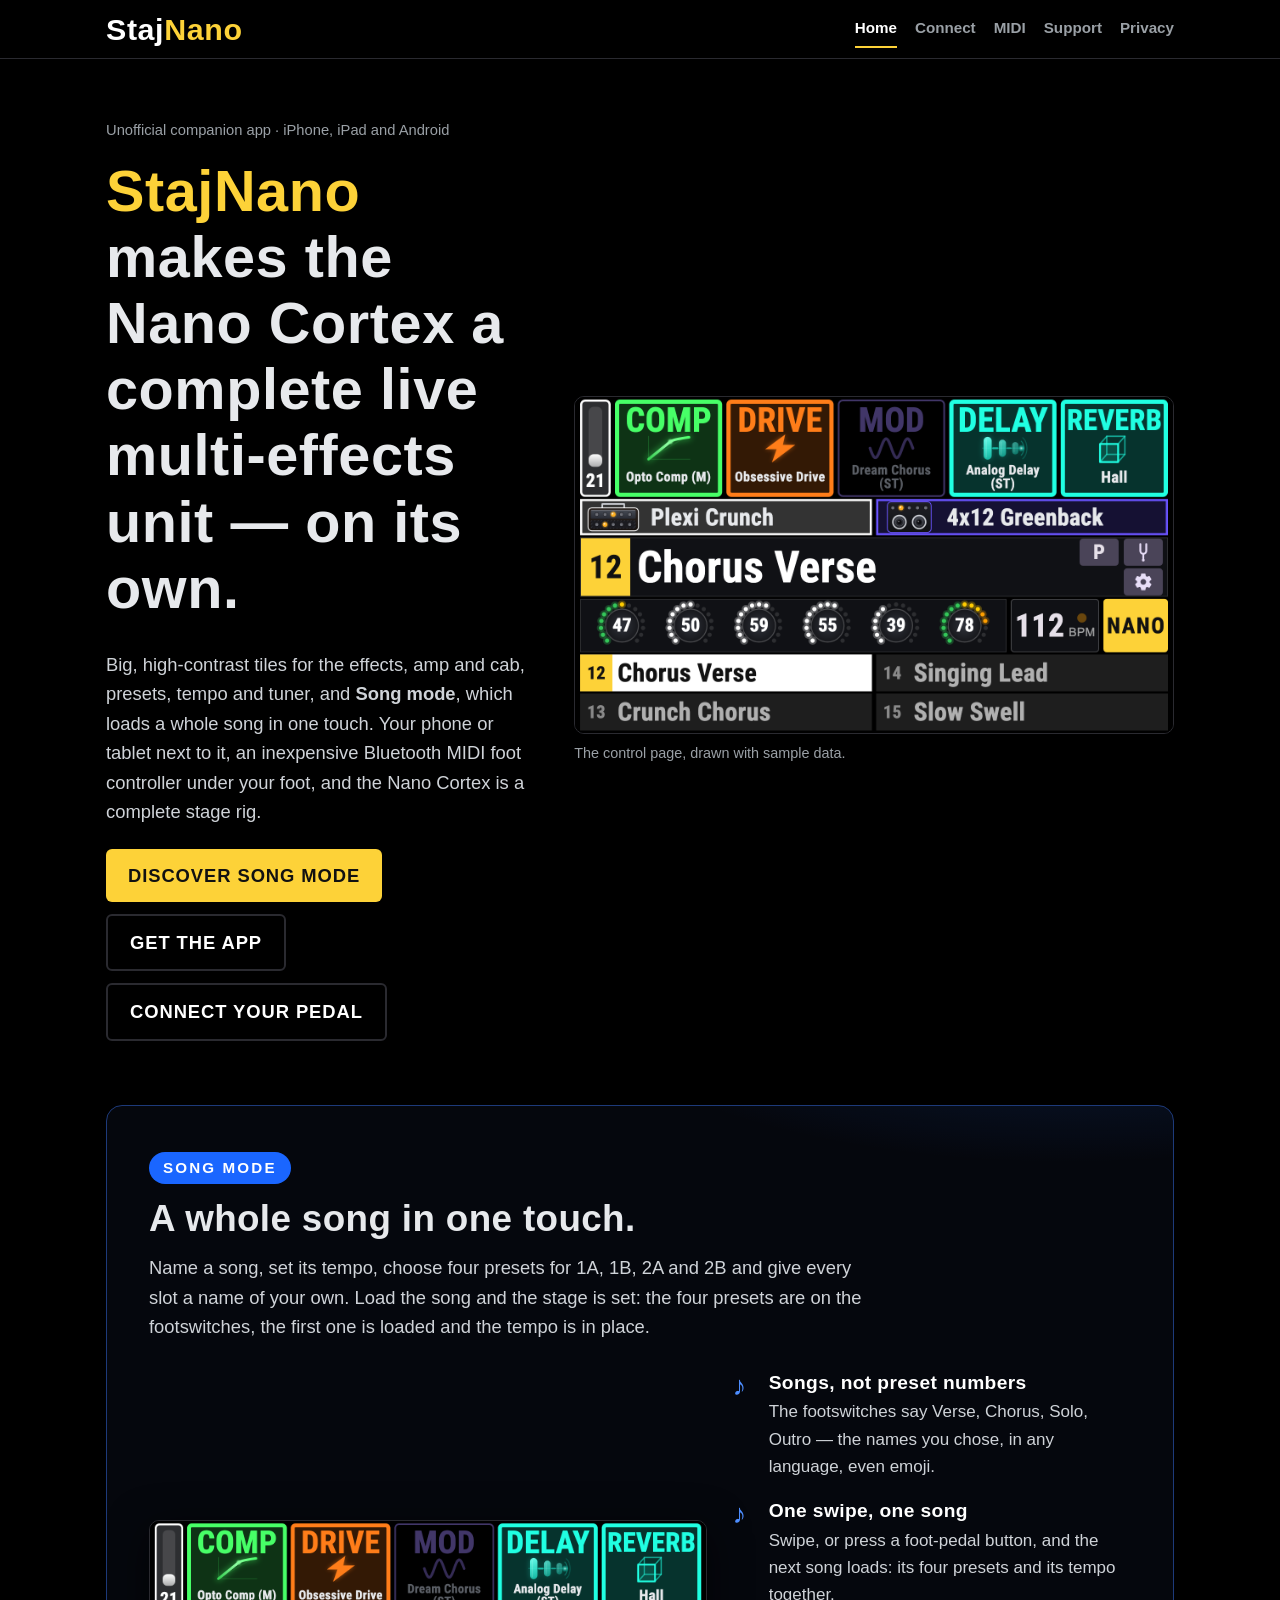
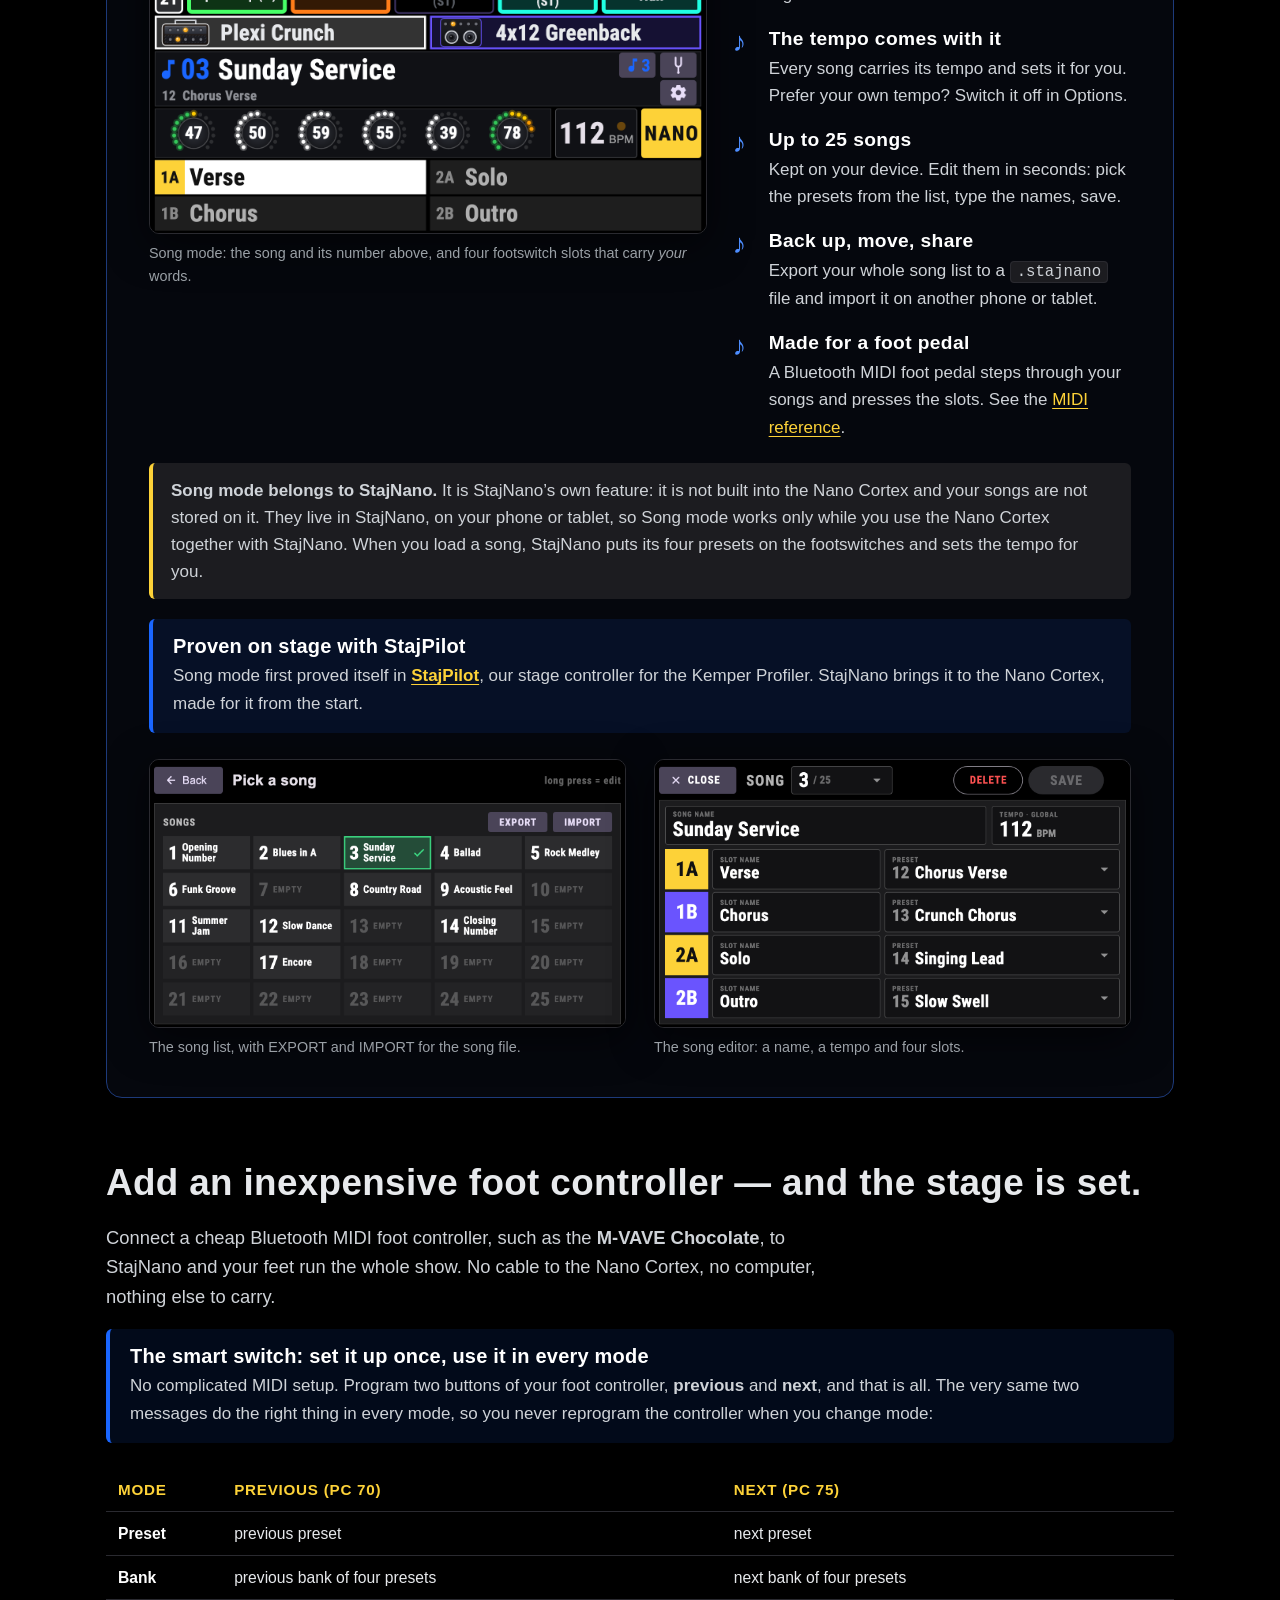
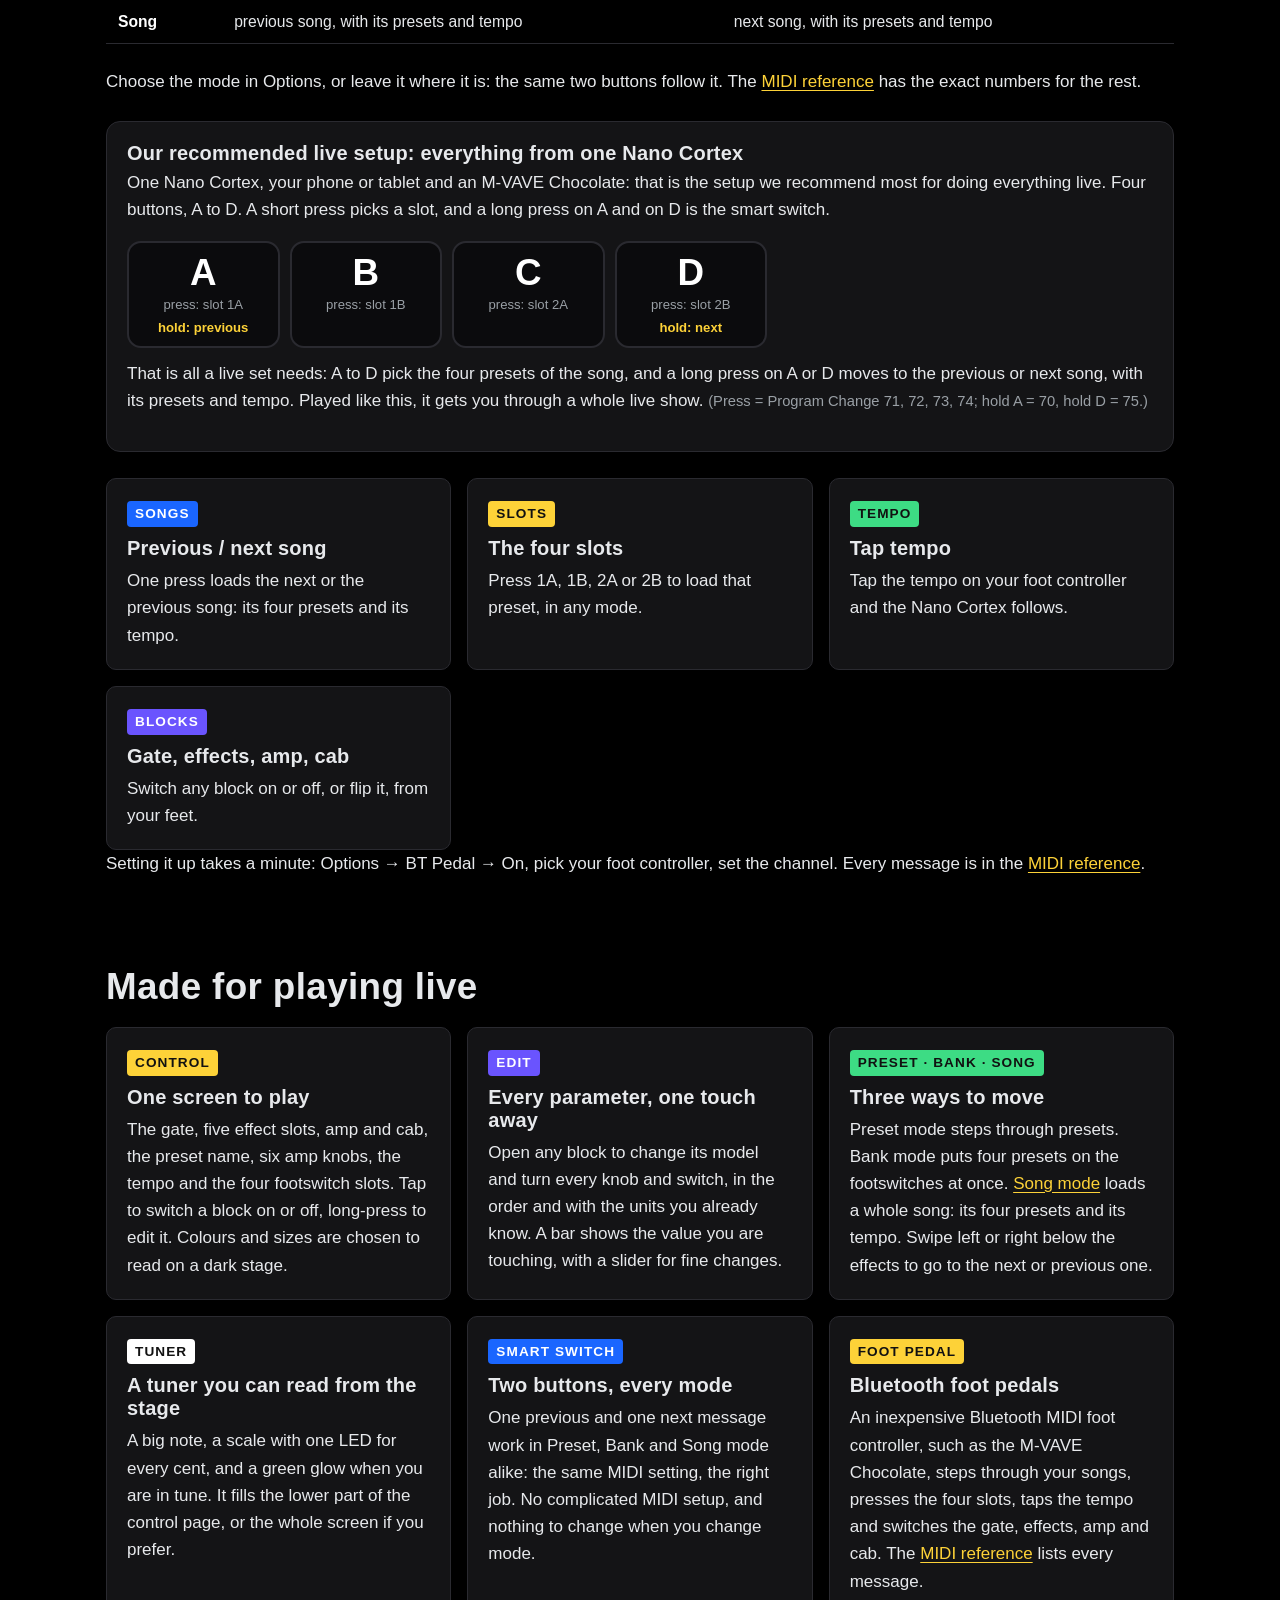
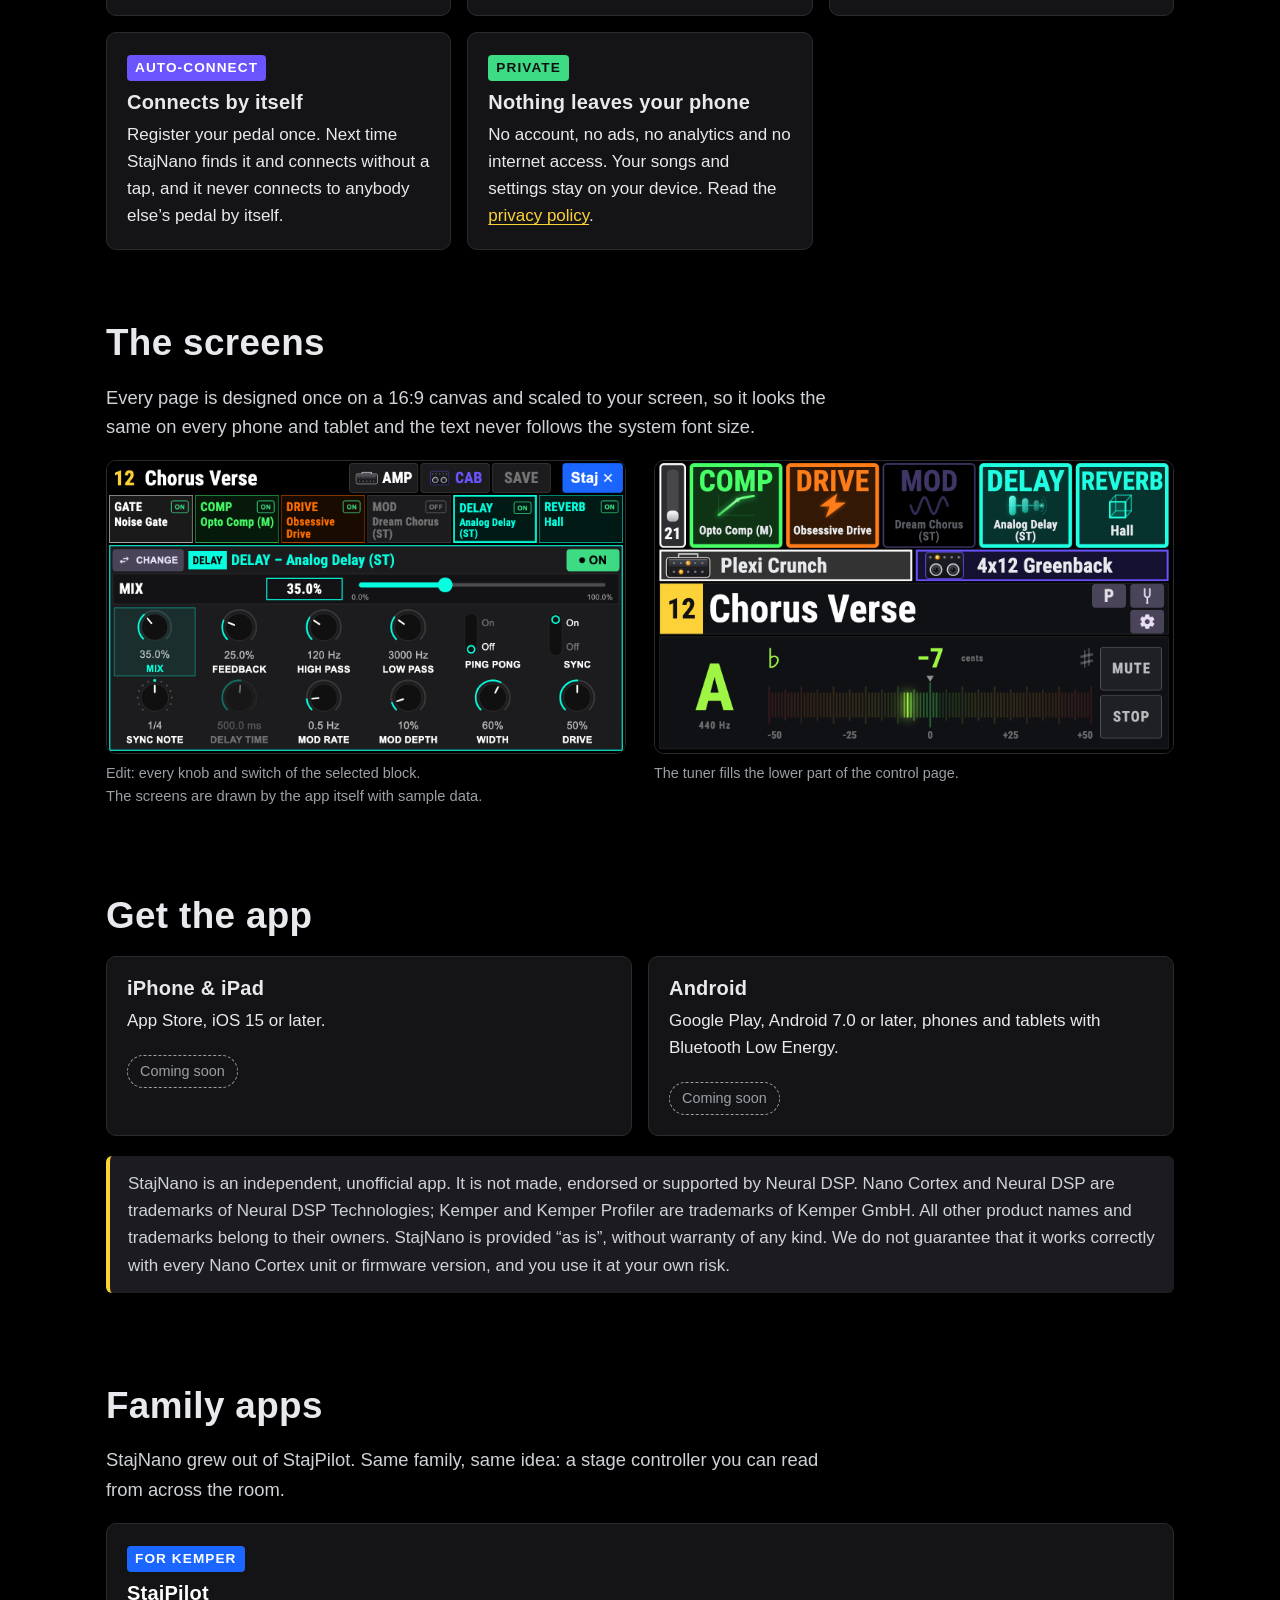
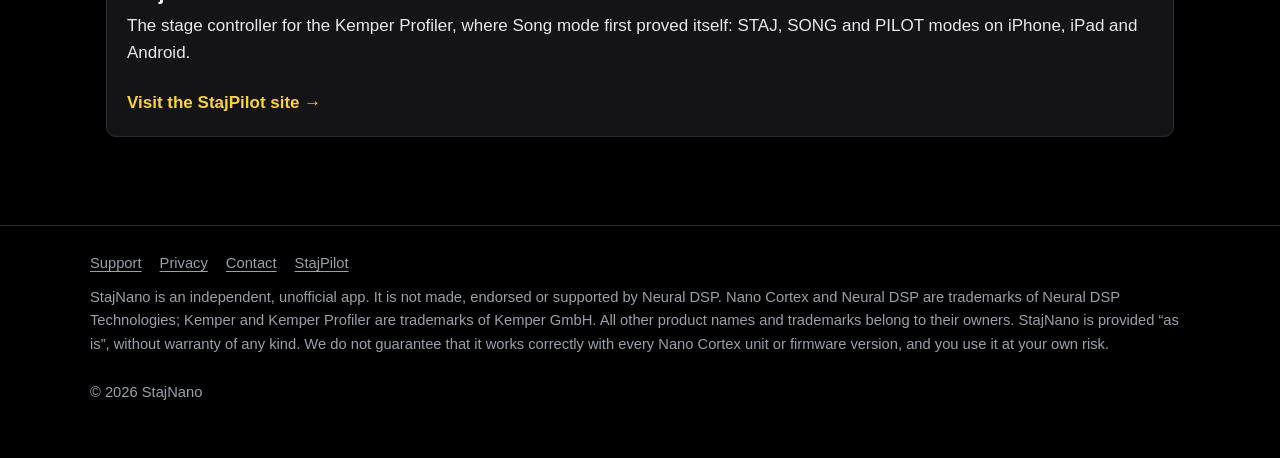
==== index.html @ 540491b1 "The recommended live setup: M-VAVE Chocolate A-D slots, hold A / D as the smart switch Home (four-bu" ====
<!DOCTYPE html>
<html lang="en">
<head>
<meta charset="UTF-8">
<meta name="viewport" content="width=device-width, initial-scale=1">
<title>StajNano | The Nano Cortex as a complete live multi-effects unit</title>
<meta name="description" content="StajNano is an unofficial stage controller app that makes the Nano Cortex a complete live multi-effects unit on its own. Song mode loads a whole song in one touch: four presets, your slot names and the tempo.">
<meta name="robots" content="noindex"><!-- DRAFT: remove this line when the site goes live -->
<meta name="theme-color" content="#000000">
<link rel="icon" type="image/png" sizes="32x32" href="assets/images/favicon-32.png">
<link rel="apple-touch-icon" href="assets/images/icon-192.png">
<link rel="stylesheet" href="assets/styles.css">
</head>
<body>

<header class="site-header">
  <div class="header-inner">
    <a class="wordmark" href="index.html" aria-label="StajNano home">Staj<span class="nano">Nano</span></a>
    <nav class="site-nav" aria-label="Primary">
      <a href="index.html" aria-current="page">Home</a>
      <a href="connect/index.html">Connect</a>
      <a href="midi/index.html">MIDI</a>
      <a href="support/index.html">Support</a>
      <a href="privacy/index.html">Privacy</a>
    </nav>
  </div>
</header>

<main>
  <section class="hero">
    <div class="hero-copy">
      <p class="meta">Unofficial companion app &middot; iPhone, iPad and Android</p>
      <h1><span class="nano">StajNano</span> makes the Nano Cortex a complete live multi-effects unit &mdash; on its own.</h1>
      <p class="lead">Big, high-contrast tiles for the effects, amp and cab, presets, tempo and tuner, and <strong>Song mode</strong>, which loads a
      whole song in one touch. Your phone or tablet next to it, an inexpensive Bluetooth MIDI foot controller under your foot, and the Nano Cortex is
      a complete stage rig.</p>
      <div class="buttons">
        <a class="button" href="#song-mode">Discover Song mode</a>
        <a class="button ghost" href="#get">Get the app</a>
        <a class="button ghost" href="connect/index.html">Connect your pedal</a>
      </div>
    </div>
    <figure class="hero-shot">
      <div class="shot"><img src="assets/images/control.png" width="1408" height="792" fetchpriority="high"
        alt="The StajNano control page: a noise gate and five effect tiles in their own colours, the amp and cab, the preset name Chorus Verse, six amp knobs, a tempo box and four footswitch slots."></div>
      <figcaption>The control page, drawn with sample data.</figcaption>
    </figure>
  </section>

  <section id="song-mode" class="spotlight">
    <span class="pill">SONG MODE</span>
    <h2>A whole song in one touch.</h2>
    <p class="lead">Name a song, set its tempo, choose four presets for 1A, 1B, 2A and 2B and give every slot a name of your own. Load the song and the
    stage is set: the four presets are on the footswitches, the first one is loaded and the tempo is in place.</p>

    <div class="spot-grid">
      <figure>
        <div class="shot"><img src="assets/images/control-song.png" width="1408" height="792" loading="lazy" alt="Song mode on the control page: song 03 Sunday Service with its number and a blue music note, the loaded preset under it, and the four slots named Verse, Chorus, Solo and Outro."></div>
        <figcaption>Song mode: the song and its number above, and four footswitch slots that carry <em>your</em> words.</figcaption>
      </figure>
      <ul class="checks">
        <li><strong>Songs, not preset numbers</strong>The footswitches say Verse, Chorus, Solo, Outro &mdash; the names you chose, in any language, even emoji.</li>
        <li><strong>One swipe, one song</strong>Swipe, or press a foot-pedal button, and the next song loads: its four presets and its tempo together.</li>
        <li><strong>The tempo comes with it</strong>Every song carries its tempo and sets it for you. Prefer your own tempo? Switch it off in Options.</li>
        <li><strong>Up to 25 songs</strong>Kept on your device. Edit them in seconds: pick the presets from the list, type the names, save.</li>
        <li><strong>Back up, move, share</strong>Export your whole song list to a <code>.stajnano</code> file and import it on another phone or tablet.</li>
        <li><strong>Made for a foot pedal</strong>A Bluetooth MIDI foot pedal steps through your songs and presses the slots. See the <a href="midi/index.html">MIDI reference</a>.</li>
      </ul>
    </div>

    <div class="notice">
      <strong>Song mode belongs to StajNano.</strong> It is StajNano&rsquo;s own feature: it is not built into the Nano Cortex and your songs are not
      stored on it. They live in StajNano, on your phone or tablet, so Song mode works only while you use the Nano Cortex together with StajNano. When
      you load a song, StajNano puts its four presets on the footswitches and sets the tempo for you.
    </div>

    <div class="origin">
      <h3>Proven on stage with StajPilot</h3>
      <p>Song mode first proved itself in <a href="https://stajd.github.io/stajpilot/" target="_blank" rel="noopener"><strong>StajPilot</strong></a>, our stage controller for the Kemper Profiler. StajNano brings it to the Nano Cortex,
      made for it from the start.</p>
    </div>

    <div class="gallery two">
      <figure>
        <div class="shot"><img src="assets/images/songs.png" width="1408" height="792" loading="lazy" alt="The song list: twenty-five tiles, the loaded song marked green, with EXPORT and IMPORT buttons."></div>
        <figcaption>The song list, with EXPORT and IMPORT for the song file.</figcaption>
      </figure>
      <figure>
        <div class="shot"><img src="assets/images/song-editor.png" width="1408" height="792" loading="lazy" alt="The song editor: a song name, a tempo, and four slots 1A, 1B, 2A and 2B each with a name and a preset."></div>
        <figcaption>The song editor: a name, a tempo and four slots.</figcaption>
      </figure>
    </div>
  </section>

  <section id="foot-controller">
    <h2>Add an inexpensive foot controller &mdash; and the stage is set.</h2>
    <p class="lead">Connect a cheap Bluetooth MIDI foot controller, such as the <strong>M-VAVE Chocolate</strong>, to StajNano and your feet run the whole
    show. No cable to the Nano Cortex, no computer, nothing else to carry.</p>

    <div class="origin">
      <h3>The smart switch: set it up once, use it in every mode</h3>
      <p>No complicated MIDI setup. Program two buttons of your foot controller, <strong>previous</strong> and <strong>next</strong>, and that is all.
      The very same two messages do the right thing in every mode, so you never reprogram the controller when you change mode:</p>
    </div>
    <div class="table-wrap">
      <table>
        <thead><tr><th>Mode</th><th>Previous (PC 70)</th><th>Next (PC 75)</th></tr></thead>
        <tbody>
          <tr><td>Preset</td><td>previous preset</td><td>next preset</td></tr>
          <tr><td>Bank</td><td>previous bank of four presets</td><td>next bank of four presets</td></tr>
          <tr><td>Song</td><td>previous song, with its presets and tempo</td><td>next song, with its presets and tempo</td></tr>
        </tbody>
      </table>
    </div>
    <p>Choose the mode in Options, or leave it where it is: the same two buttons follow it. The <a href="midi/index.html">MIDI reference</a> has the exact
    numbers for the rest.</p>

    <div class="choc">
      <h3>Our recommended live setup: everything from one Nano Cortex</h3>
      <p>One Nano Cortex, your phone or tablet and an M-VAVE Chocolate: that is the setup we recommend most for doing everything live. Four buttons, A to D.
      A short press picks a slot, and a long press on A and on D is the smart switch.</p>
      <div class="choc-grid">
        <div class="choc-btn"><b>A</b><span>press: slot 1A</span><span class="hold">hold: previous</span></div>
        <div class="choc-btn"><b>B</b><span>press: slot 1B</span></div>
        <div class="choc-btn"><b>C</b><span>press: slot 2A</span></div>
        <div class="choc-btn"><b>D</b><span>press: slot 2B</span><span class="hold">hold: next</span></div>
      </div>
      <p>That is all a live set needs: A to D pick the four presets of the song, and a long press on A or D moves to the previous or next song, with its
      presets and tempo. Played like this, it gets you through a whole live show. <span class="meta">(Press = Program Change 71, 72, 73, 74; hold A = 70,
      hold D = 75.)</span></p>
    </div>

    <div class="grid">
      <div class="card">
        <span class="tag blue">SONGS</span>
        <h3>Previous / next song</h3>
        <p>One press loads the next or the previous song: its four presets and its tempo.</p>
      </div>
      <div class="card">
        <span class="tag">SLOTS</span>
        <h3>The four slots</h3>
        <p>Press 1A, 1B, 2A or 2B to load that preset, in any mode.</p>
      </div>
      <div class="card">
        <span class="tag green">TEMPO</span>
        <h3>Tap tempo</h3>
        <p>Tap the tempo on your foot controller and the Nano Cortex follows.</p>
      </div>
      <div class="card">
        <span class="tag violet">BLOCKS</span>
        <h3>Gate, effects, amp, cab</h3>
        <p>Switch any block on or off, or flip it, from your feet.</p>
      </div>
    </div>
    <p>Setting it up takes a minute: Options &rarr; BT Pedal &rarr; On, pick your foot controller, set the channel. Every message is in the
    <a href="midi/index.html">MIDI reference</a>.</p>
  </section>

  <section id="features">
    <h2>Made for playing live</h2>
    <div class="grid">
      <div class="card">
        <span class="tag">CONTROL</span>
        <h3>One screen to play</h3>
        <p>The gate, five effect slots, amp and cab, the preset name, six amp knobs, the tempo and the four footswitch slots. Tap to switch a
        block on or off, long-press to edit it. Colours and sizes are chosen to read on a dark stage.</p>
      </div>
      <div class="card">
        <span class="tag violet">EDIT</span>
        <h3>Every parameter, one touch away</h3>
        <p>Open any block to change its model and turn every knob and switch, in the order and with the units you already know. A bar shows
        the value you are touching, with a slider for fine changes.</p>
      </div>
      <div class="card">
        <span class="tag green">PRESET &middot; BANK &middot; SONG</span>
        <h3>Three ways to move</h3>
        <p>Preset mode steps through presets. Bank mode puts four presets on the footswitches at once. <a href="#song-mode">Song mode</a> loads a whole
        song: its four presets and its tempo. Swipe left or right below the effects to go to the next or previous one.</p>
      </div>
      <div class="card">
        <span class="tag white">TUNER</span>
        <h3>A tuner you can read from the stage</h3>
        <p>A big note, a scale with one LED for every cent, and a green glow when you are in tune. It fills the lower part of the control page,
        or the whole screen if you prefer.</p>
      </div>
      <div class="card">
        <span class="tag blue">SMART SWITCH</span>
        <h3>Two buttons, every mode</h3>
        <p>One previous and one next message work in Preset, Bank and Song mode alike: the same MIDI setting, the right job. No complicated
        MIDI setup, and nothing to change when you change mode.</p>
      </div>
      <div class="card">
        <span class="tag">FOOT PEDAL</span>
        <h3>Bluetooth foot pedals</h3>
        <p>An inexpensive Bluetooth MIDI foot controller, such as the M-VAVE Chocolate, steps through your songs, presses the four slots, taps the
        tempo and switches the gate, effects, amp and cab. The <a href="midi/index.html">MIDI reference</a> lists every message.</p>
      </div>
      <div class="card">
        <span class="tag violet">AUTO-CONNECT</span>
        <h3>Connects by itself</h3>
        <p>Register your pedal once. Next time StajNano finds it and connects without a tap, and it never connects to anybody else&rsquo;s
        pedal by itself.</p>
      </div>
      <div class="card">
        <span class="tag green">PRIVATE</span>
        <h3>Nothing leaves your phone</h3>
        <p>No account, no ads, no analytics and no internet access. Your songs and settings stay on your device. Read the
        <a href="privacy/index.html">privacy policy</a>.</p>
      </div>
    </div>
  </section>

  <section id="screens">
    <h2>The screens</h2>
    <p class="lead">Every page is designed once on a 16:9 canvas and scaled to your screen, so it looks the same on every phone and tablet and the text
    never follows the system font size.</p>
    <div class="gallery">
      <figure>
        <div class="shot"><img src="assets/images/edit.png" width="1408" height="792" loading="lazy" alt="The edit page with the delay block selected: a mix slider and a grid of knobs and switches."></div>
        <figcaption>Edit: every knob and switch of the selected block.</figcaption>
      </figure>
      <figure>
        <div class="shot"><img src="assets/images/tuner.png" width="1408" height="792" loading="lazy" alt="The tuner in the lower part of the control page: the note A, minus 7 cents, and an LED scale."></div>
        <figcaption>The tuner fills the lower part of the control page.</figcaption>
      </figure>
    </div>
    <p class="meta">The screens are drawn by the app itself with sample data.</p>
  </section>

  <section id="get">
    <h2>Get the app</h2>
    <div class="store">
      <div class="card">
        <h3>iPhone &amp; iPad</h3>
        <p>App Store, iOS 15 or later.</p>
        <span class="soon">Coming soon</span>
      </div>
      <div class="card">
        <h3>Android</h3>
        <p>Google Play, Android 7.0 or later, phones and tablets with Bluetooth Low Energy.</p>
        <span class="soon">Coming soon</span>
      </div>
    </div>
    <p class="notice">StajNano is an independent, unofficial app. It is not made, endorsed or supported by Neural DSP. Nano Cortex and Neural DSP are trademarks of Neural DSP Technologies; Kemper and Kemper Profiler are trademarks of Kemper GmbH. All other product names and trademarks belong to their owners. StajNano is provided &ldquo;as is&rdquo;, without warranty of any kind. We do not guarantee that it works correctly with every Nano Cortex unit or firmware version, and you use it at your own risk.</p>
  </section>
  <section id="family">
    <h2>Family apps</h2>
    <p class="lead">StajNano grew out of StajPilot. Same family, same idea: a stage controller you can read from across the room.</p>
    <div class="family">
      <a class="card" href="https://stajd.github.io/stajpilot/" target="_blank" rel="noopener">
        <span class="tag blue">FOR KEMPER</span>
        <h3>StajPilot</h3>
        <p>The stage controller for the Kemper Profiler, where Song mode first proved itself: STAJ, SONG and PILOT modes on iPhone, iPad and Android.</p>
        <span class="more">Visit the StajPilot site &rarr;</span>
      </a>
    </div>
  </section>
</main>

<footer class="site-footer">
  <div class="footer-inner">
    <nav aria-label="Footer">
      <a href="support/index.html">Support</a>
      <a href="privacy/index.html">Privacy</a>
      <a href="mailto:sk5054@hotmail.com">Contact</a>
      <a href="https://stajd.github.io/stajpilot/" target="_blank" rel="noopener">StajPilot</a>
    </nav>
    <p>StajNano is an independent, unofficial app. It is not made, endorsed or supported by Neural DSP. Nano Cortex and Neural DSP are trademarks of Neural DSP Technologies; Kemper and Kemper Profiler are trademarks of Kemper GmbH. All other product names and trademarks belong to their owners. StajNano is provided &ldquo;as is&rdquo;, without warranty of any kind. We do not guarantee that it works correctly with every Nano Cortex unit or firmware version, and you use it at your own risk.</p>
    <p>&copy; 2026 StajNano</p>
  </div>
</footer>

</body>
</html>
---- assets/styles.css ----
/* StajNano site: one stylesheet, no external fonts, no scripts, no trackers. */

:root {
  --bg: #000;
  --panel: #141416;
  --panel-2: #1c1c20;
  --line: #2a2a30;
  --text: #e7e9ec;
  --muted: #9aa0a6;
  --yellow: #fdd238;
  --violet: #6a54fe;
  --blue: #1a66ff;
  --green: #3ddc84;
  --radius: 10px;
  --head: "Roboto Condensed", "Arial Narrow", "Helvetica Neue", Arial, sans-serif;
  --body: -apple-system, BlinkMacSystemFont, "Segoe UI", Roboto, "Helvetica Neue", Arial, sans-serif;
}

* { box-sizing: border-box; }

html { -webkit-text-size-adjust: 100%; scroll-behavior: smooth; }

body {
  margin: 0;
  background: var(--bg);
  color: var(--text);
  font-family: var(--body);
  font-size: 17px;
  line-height: 1.6;
}

a { color: var(--yellow); text-underline-offset: 3px; }
a:hover { color: #fff; }
a:focus-visible, summary:focus-visible { outline: 3px solid var(--blue); outline-offset: 3px; border-radius: 4px; }

img { max-width: 100%; height: auto; display: block; }

h1, h2, h3 { font-family: var(--head); font-weight: 800; line-height: 1.15; margin: 0 0 .5em; letter-spacing: .01em; }
h1 { font-size: clamp(2.2rem, 6vw, 3.6rem); }
h2 { font-size: clamp(1.6rem, 4vw, 2.3rem); margin-top: 0; }
h3 { font-size: 1.25rem; }
p { margin: 0 0 1em; }

/* ---------- header ---------- */

.site-header { border-bottom: 1px solid var(--line); background: #000; position: sticky; top: 0; z-index: 10; }
.header-inner { max-width: 1100px; margin: 0 auto; padding: 10px 16px; display: flex; flex-wrap: wrap; align-items: center; gap: 6px 24px; }

.wordmark { font-family: var(--head); font-weight: 800; font-size: 1.9rem; letter-spacing: .02em; color: #fff; text-decoration: none; line-height: 1; }
.wordmark .nano { color: var(--yellow); }

.site-nav { display: flex; flex-wrap: wrap; gap: 2px 18px; margin-left: auto; }
.site-nav a { color: var(--muted); text-decoration: none; padding: 6px 0; font-weight: 600; font-size: .95rem; border-bottom: 2px solid transparent; }
.site-nav a:hover { color: #fff; }
.site-nav a[aria-current="page"] { color: #fff; border-bottom-color: var(--yellow); }

/* ---------- layout ---------- */

main { max-width: 1100px; margin: 0 auto; padding: 0 16px 40px; }
main.narrow { max-width: 780px; }
section { padding: 44px 0 8px; }
.lead { font-size: 1.15rem; color: #cfd3d8; max-width: 46rem; }
.meta { color: var(--muted); font-size: .92rem; }

.hero { padding: 40px 0 8px; display: grid; gap: 28px; }
.hero h1 .nano { color: var(--yellow); }
.hero-copy .lead { margin-bottom: 1.2em; }
.hero-shot { margin: 0; }

.shot { border: 1px solid var(--line); border-radius: var(--radius); overflow: hidden; background: #000; box-shadow: 0 10px 40px rgba(0, 0, 0, .6); }
.shot img { width: 100%; }
figure { margin: 0; }
figcaption { color: var(--muted); font-size: .9rem; margin-top: 8px; }

.buttons { display: flex; flex-wrap: wrap; gap: 12px; }
.button { display: inline-block; padding: 12px 22px; border-radius: 6px; background: var(--yellow); color: #111; font-family: var(--head); font-weight: 800; font-size: 1.15rem; letter-spacing: .05em; text-decoration: none; text-transform: uppercase; }
.button:hover { background: #fff; color: #111; }
.button.ghost { background: transparent; color: #fff; border: 2px solid var(--line); }
.button.ghost:hover { border-color: var(--yellow); color: var(--yellow); }

/* ---------- cards ---------- */

.grid { display: grid; gap: 16px; grid-template-columns: repeat(auto-fit, minmax(280px, 1fr)); }
.card { background: var(--panel); border: 1px solid var(--line); border-radius: var(--radius); padding: 20px; }
.card h3 { margin-bottom: .35em; }
.card p:last-child { margin-bottom: 0; }
.card .tag { display: inline-block; font-family: var(--head); font-weight: 800; letter-spacing: .08em; font-size: .85rem; padding: 2px 8px; border-radius: 4px; margin-bottom: 10px; color: #111; background: var(--yellow); }
.card .tag.violet { background: var(--violet); color: #fff; }
.card .tag.green { background: var(--green); }
.card .tag.blue { background: var(--blue); color: #fff; }
.card .tag.white { background: #fff; }

.gallery { display: grid; gap: 28px; grid-template-columns: repeat(auto-fit, minmax(320px, 1fr)); }

.store { display: flex; flex-wrap: wrap; gap: 16px; }
.store .card { flex: 1 1 260px; }
.soon { display: inline-block; margin-top: 4px; padding: 4px 12px; border: 1px dashed var(--muted); border-radius: 999px; color: var(--muted); font-size: .9rem; }

.notice { background: var(--panel-2); border-left: 4px solid var(--yellow); border-radius: 6px; padding: 14px 18px; margin: 20px 0; color: #cfd3d8; }

/* ---------- Song mode, the spotlight of the home page ---------- */

.spotlight { margin-top: 56px; padding: 30px 20px 26px; border: 1px solid #1d3a7a; border-radius: 16px;
  background: radial-gradient(900px 360px at 90% -10%, rgba(26, 102, 255, .26), transparent 60%), #05070d; }
.spotlight h2 { margin-bottom: .35em; }
.pill { display: inline-block; font-family: var(--head); font-weight: 800; letter-spacing: .14em; font-size: .95rem; color: #fff;
  background: var(--blue); padding: 4px 14px; border-radius: 999px; margin-bottom: 14px; }
.spot-grid { display: grid; gap: 26px; margin: 26px 0 22px; }
.checks { list-style: none; padding: 0; margin: 0; display: grid; gap: 16px; }
.checks li { position: relative; padding-left: 36px; color: #cfd3d8; }
.checks li::before { content: "\266A"; position: absolute; left: 0; top: -4px; font-size: 1.7rem; color: #4d8dff; }
.checks strong { display: block; color: #fff; font-family: var(--head); font-size: 1.2rem; letter-spacing: .02em; }
.origin { margin: 0 0 26px; padding: 16px 20px; border-left: 4px solid var(--blue); background: rgba(26, 102, 255, .1); border-radius: 6px; }
.origin h3 { margin-bottom: .2em; color: #fff; }
.origin p { margin: 0; color: #cfd3d8; }
.gallery.two { grid-template-columns: repeat(auto-fit, minmax(300px, 1fr)); }

@media (min-width: 900px) {
  .spotlight { padding: 46px 42px 38px; }
  .spot-grid { grid-template-columns: 7fr 5fr; align-items: center; }
}

/* ---------- the foot controller: the four buttons ---------- */

.choc { margin: 26px 0; padding: 20px; border: 1px solid var(--line); border-radius: 14px; background: var(--panel); }
.choc h3 { margin-bottom: .2em; }
.choc-grid { display: grid; grid-template-columns: repeat(4, minmax(0, 1fr)); gap: 10px; max-width: 640px; margin: 16px 0 12px; }
.choc-btn { background: #0b0b0d; border: 2px solid var(--line); border-radius: 14px; padding: 12px 6px 10px; text-align: center; }
.choc-btn b { display: block; font-family: var(--head); font-size: 2.3rem; line-height: 1; color: #fff; margin-bottom: 6px; }
.choc-btn span { display: block; font-size: .82rem; line-height: 1.25; color: var(--muted); }
.choc-btn .hold { margin-top: 6px; color: var(--yellow); font-weight: 700; }

/* ---------- family apps ---------- */

.family { display: grid; gap: 16px; grid-template-columns: repeat(auto-fit, minmax(280px, 1fr)); }
a.card { display: block; color: inherit; text-decoration: none; transition: border-color .15s, background .15s; }
a.card:hover, a.card:focus-visible { border-color: var(--yellow); background: var(--panel-2); }
a.card h3 { color: #fff; }
.more { display: inline-block; margin-top: 6px; color: var(--yellow); font-weight: 700; }

/* ---------- text pages ---------- */

.steps { counter-reset: step; list-style: none; padding: 0; margin: 0 0 1.5em; }
.steps li { counter-increment: step; position: relative; padding: 4px 0 18px 54px; }
.steps li::before { content: counter(step); position: absolute; left: 0; top: 0; width: 38px; height: 38px; border-radius: 6px; background: var(--yellow); color: #111; font-family: var(--head); font-weight: 800; font-size: 1.4rem; display: grid; place-items: center; }
.steps strong { color: #fff; }

table { width: 100%; border-collapse: collapse; margin: 0 0 1.5em; font-size: .98rem; }
th, td { text-align: left; padding: 9px 12px; border-bottom: 1px solid var(--line); vertical-align: top; }
th { font-family: var(--head); letter-spacing: .05em; color: var(--yellow); font-size: .95rem; text-transform: uppercase; }
td:first-child { white-space: nowrap; font-weight: 700; color: #fff; }
.table-wrap { overflow-x: auto; }

code, kbd { font-family: ui-monospace, "SF Mono", Menlo, Consolas, monospace; background: var(--panel-2); border: 1px solid var(--line); border-radius: 4px; padding: 1px 6px; font-size: .92em; }

details { background: var(--panel); border: 1px solid var(--line); border-radius: var(--radius); margin: 0 0 10px; }
summary { cursor: pointer; padding: 14px 18px; font-weight: 700; list-style-position: inside; }
details[open] summary { border-bottom: 1px solid var(--line); }
details > :not(summary) { margin-left: 18px; margin-right: 18px; }
details > p:first-of-type { margin-top: 14px; }
details > :last-child { margin-bottom: 16px; }

ul.clean { padding-left: 1.2em; margin: 0 0 1em; }
ul.clean li { margin-bottom: .35em; }

/* ---------- footer ---------- */

.site-footer { border-top: 1px solid var(--line); margin-top: 40px; padding: 26px 16px 40px; color: var(--muted); font-size: .92rem; }
.footer-inner { max-width: 1100px; margin: 0 auto; display: grid; gap: 10px; }
.footer-inner nav { display: flex; flex-wrap: wrap; gap: 4px 18px; }
.footer-inner a { color: var(--muted); }
.footer-inner a:hover { color: #fff; }

@media (min-width: 900px) {
  .hero { grid-template-columns: 5fr 7fr; align-items: center; gap: 40px; padding-top: 60px; }
  section { padding-top: 64px; }
}

@media (max-width: 560px) {
  body { font-size: 16px; }
  .site-nav { margin-left: 0; }
  .steps li { padding-left: 48px; }
}

@media (prefers-reduced-motion: reduce) { html { scroll-behavior: auto; } }
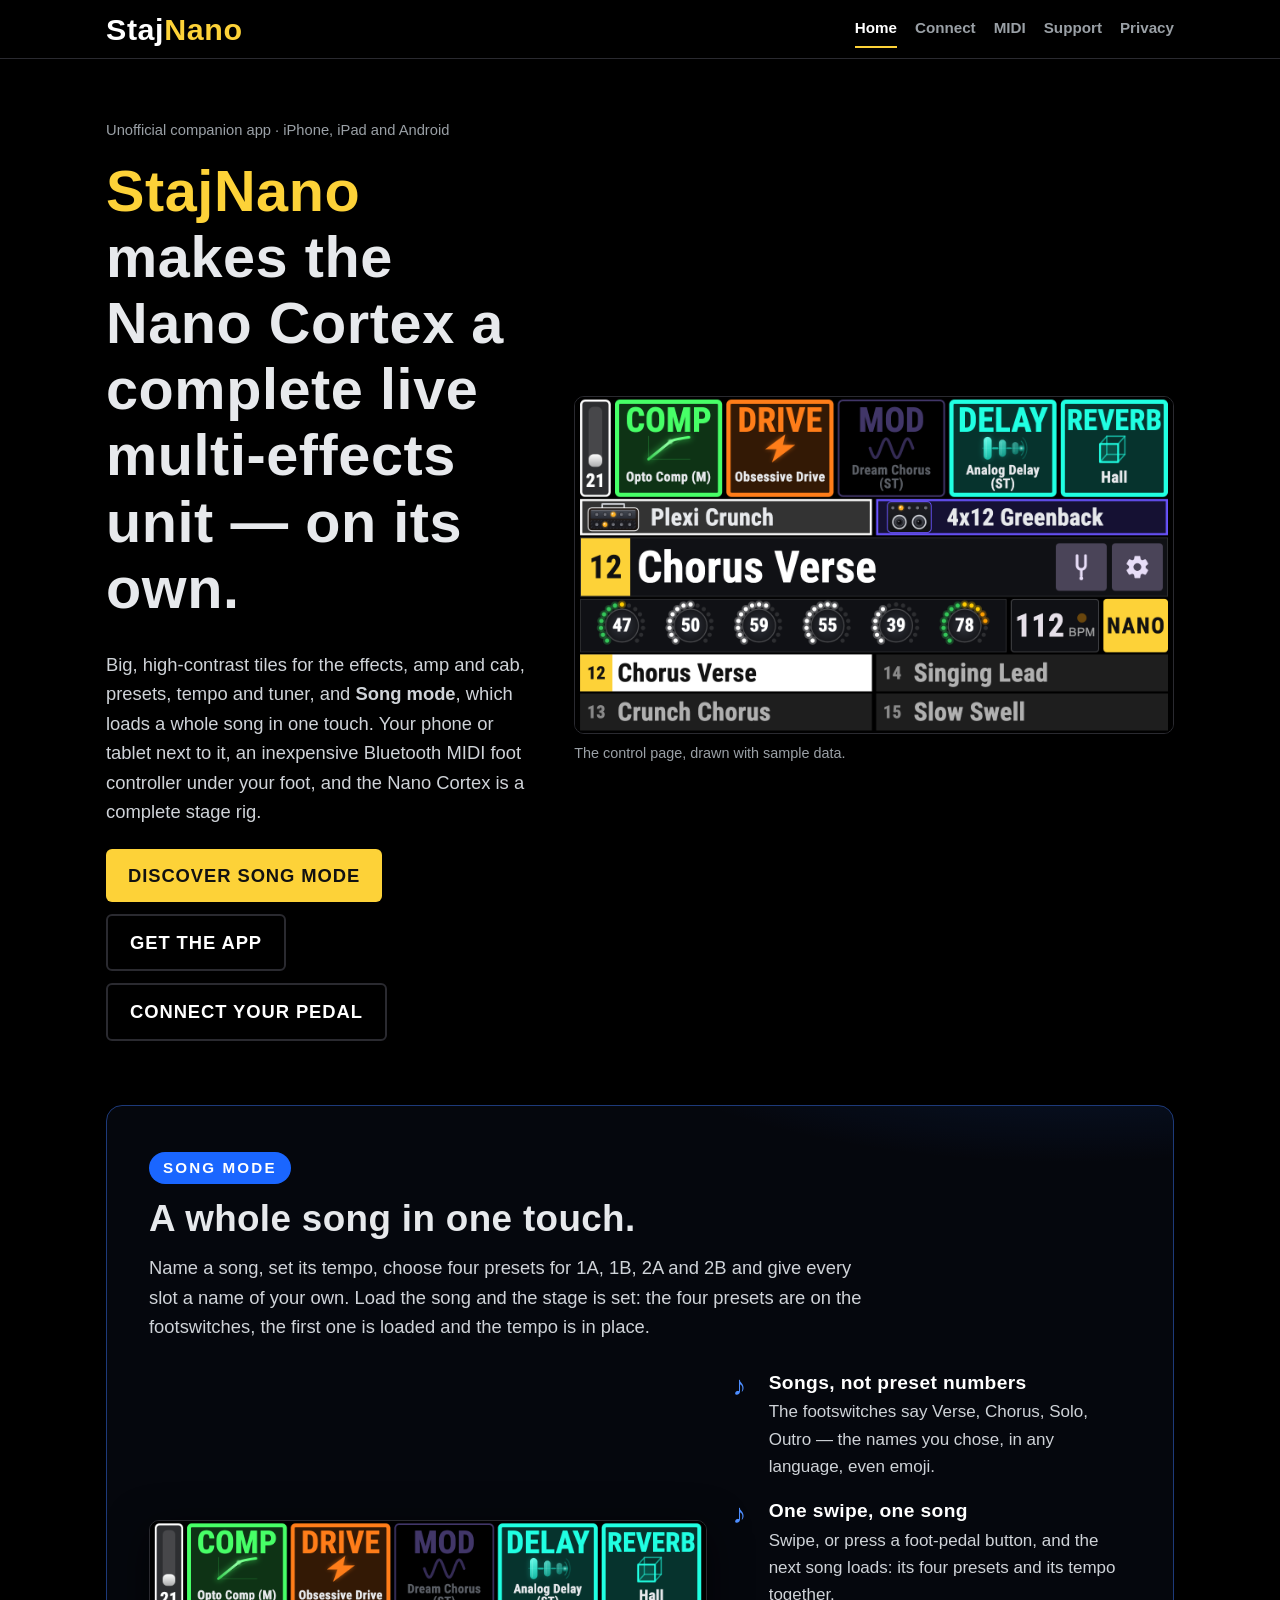
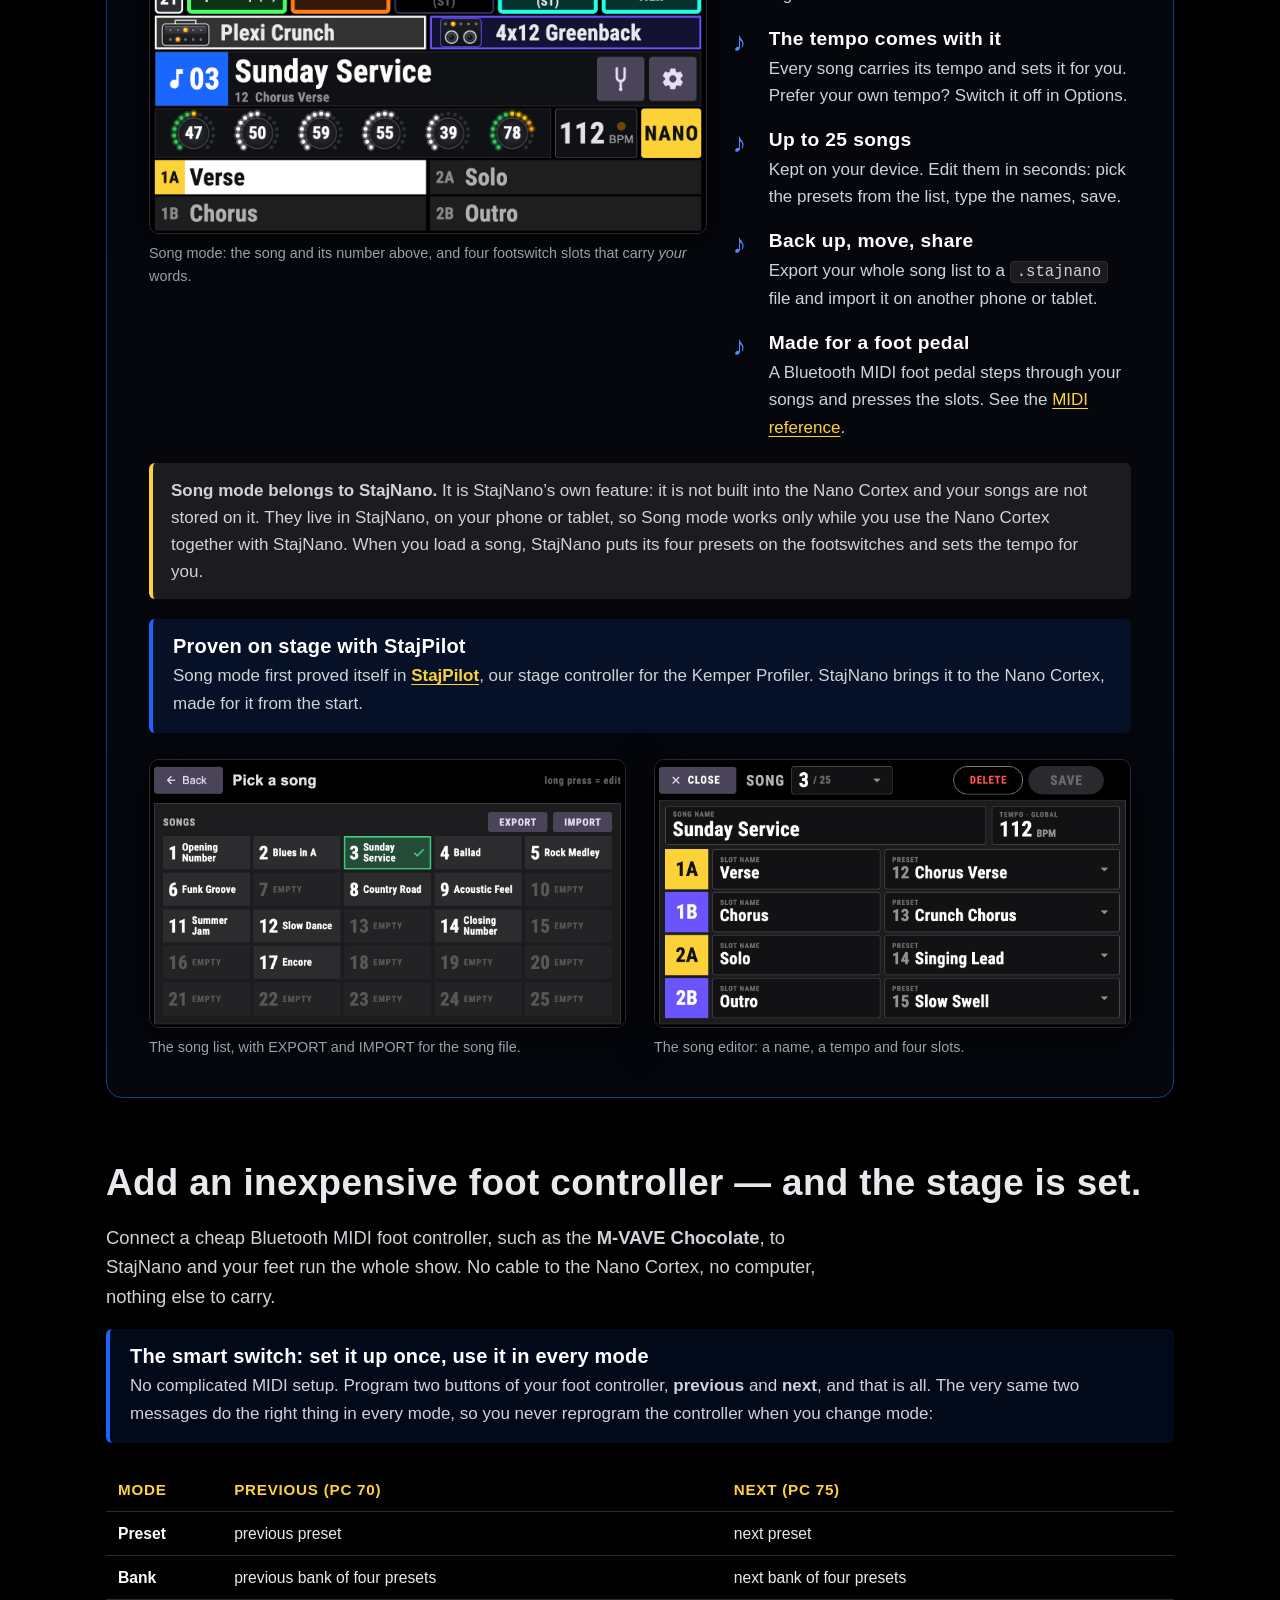
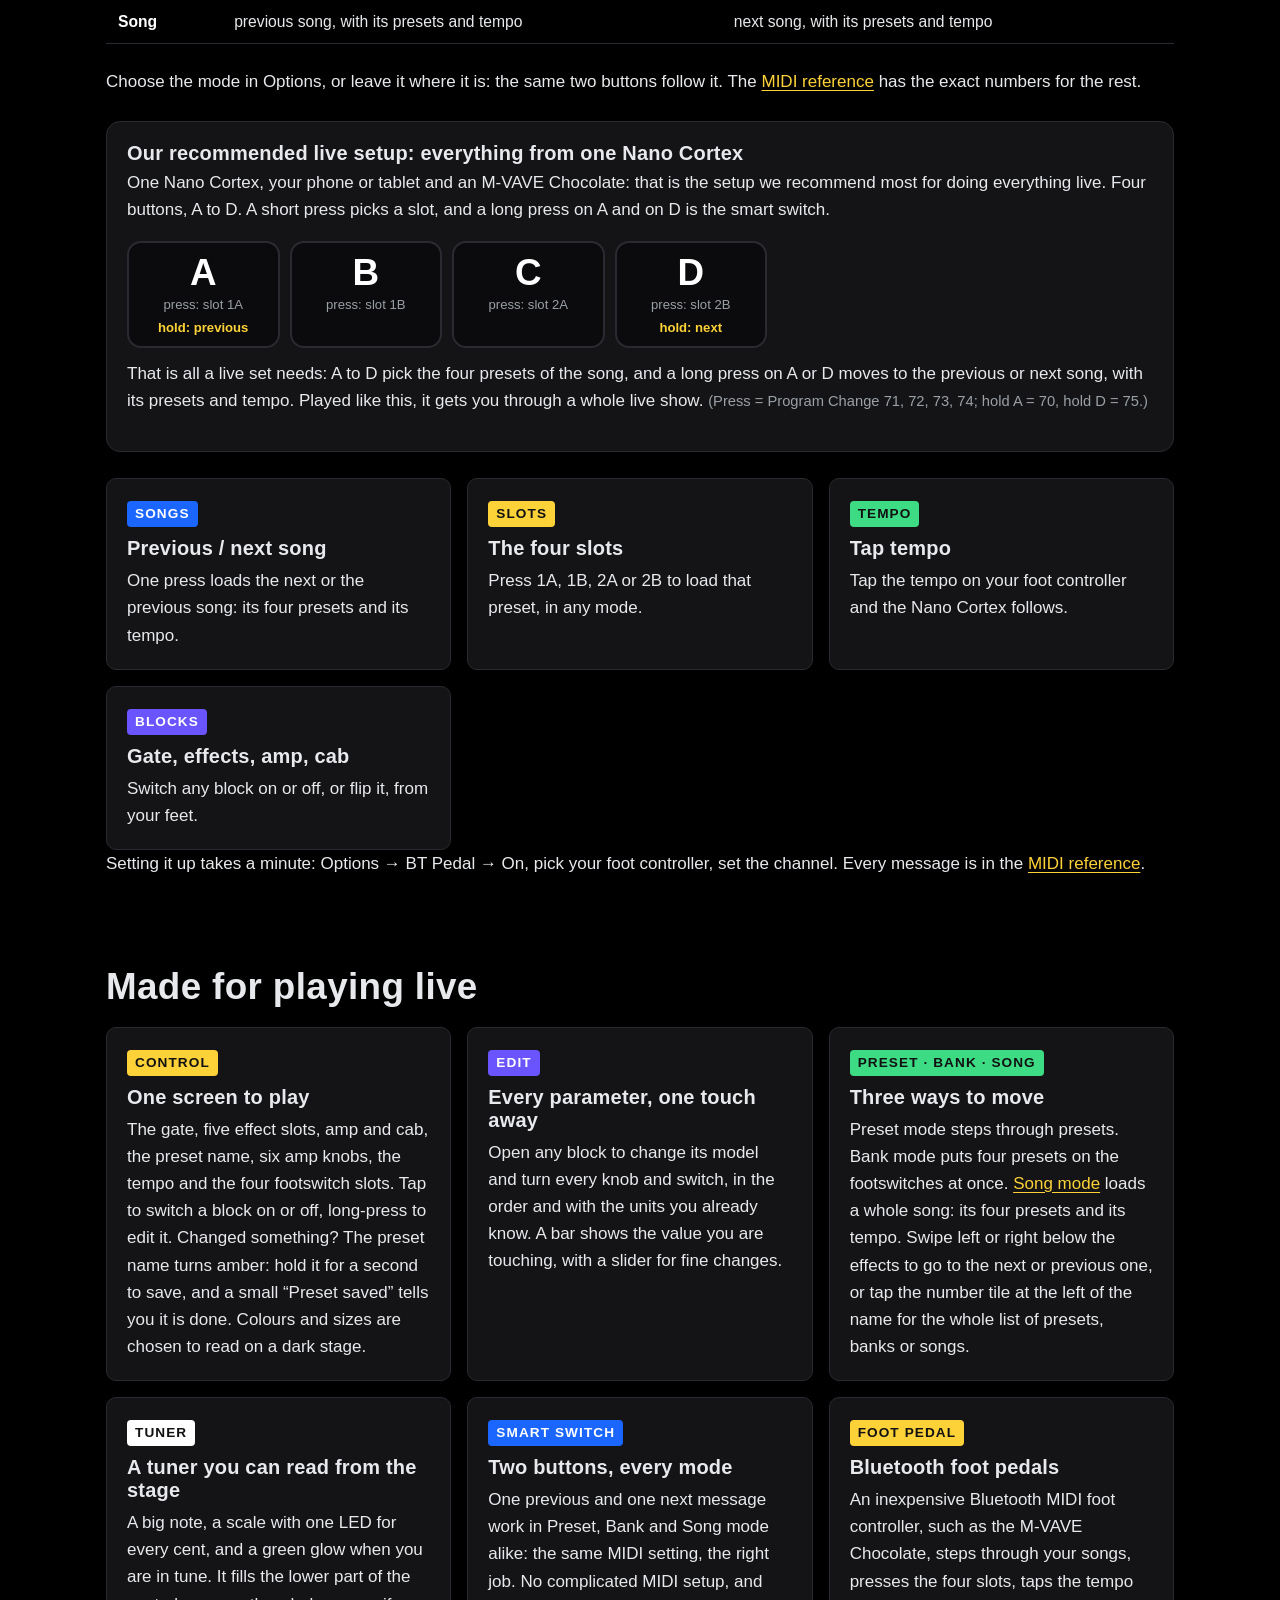
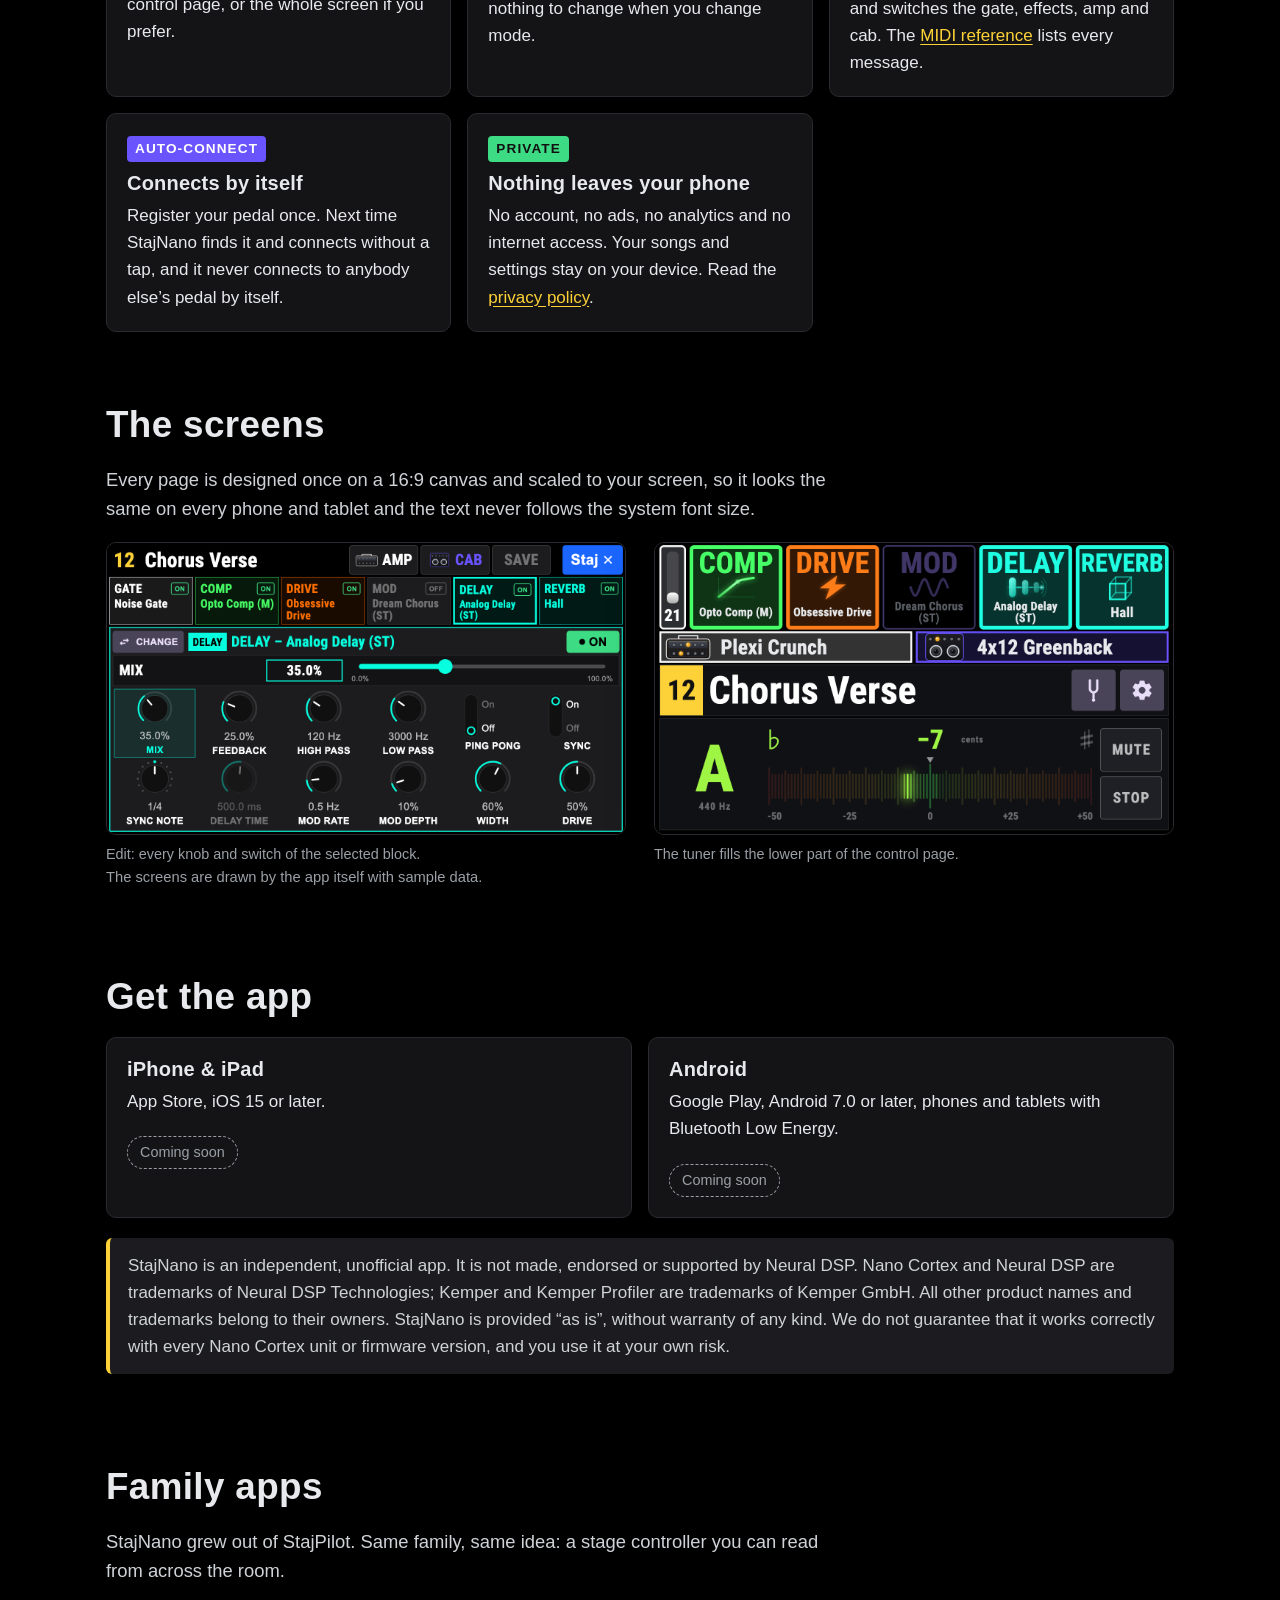
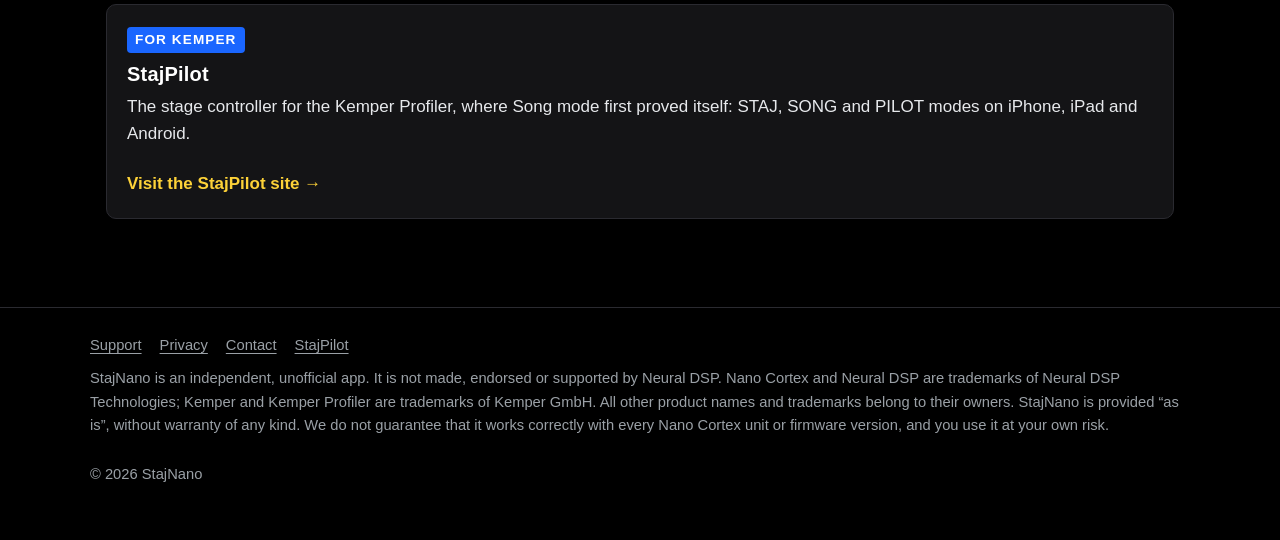
==== commit d0f3eae0: "Screens of 2026-11-09: tuner and options only on the name bar, blue song tile, 1-second hold to save" ====
--- a/index.html
+++ b/index.html
@@ -163,7 +163,8 @@
         <span class="tag">CONTROL</span>
         <h3>One screen to play</h3>
         <p>The gate, five effect slots, amp and cab, the preset name, six amp knobs, the tempo and the four footswitch slots. Tap to switch a
-        block on or off, long-press to edit it. Colours and sizes are chosen to read on a dark stage.</p>
+        block on or off, long-press to edit it. Changed something? The preset name turns amber: hold it for a second to save, and a
+        small &ldquo;Preset saved&rdquo; tells you it is done. Colours and sizes are chosen to read on a dark stage.</p>
       </div>
       <div class="card">
         <span class="tag violet">EDIT</span>
@@ -175,7 +176,8 @@
         <span class="tag green">PRESET &middot; BANK &middot; SONG</span>
         <h3>Three ways to move</h3>
         <p>Preset mode steps through presets. Bank mode puts four presets on the footswitches at once. <a href="#song-mode">Song mode</a> loads a whole
-        song: its four presets and its tempo. Swipe left or right below the effects to go to the next or previous one.</p>
+        song: its four presets and its tempo. Swipe left or right below the effects to go to the next or previous one, or tap the number tile
+        at the left of the name for the whole list of presets, banks or songs.</p>
       </div>
       <div class="card">
         <span class="tag white">TUNER</span>
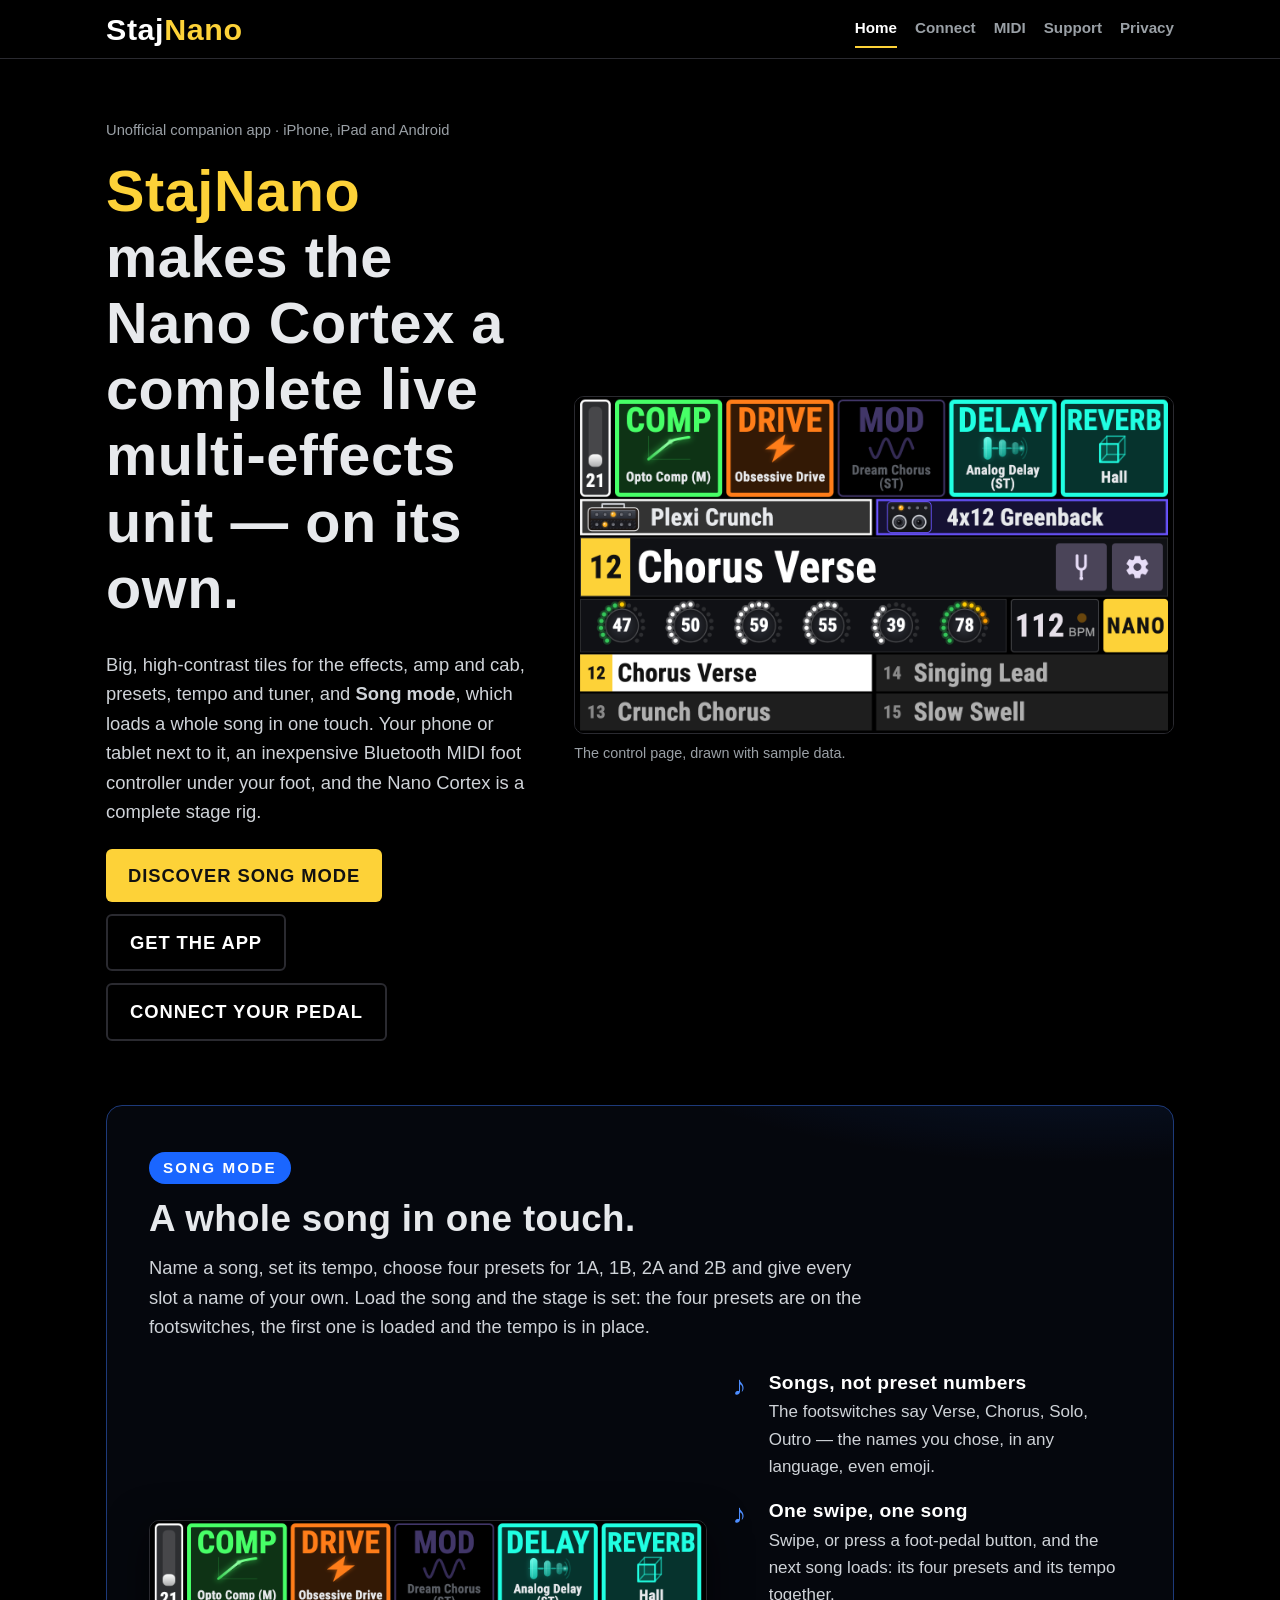
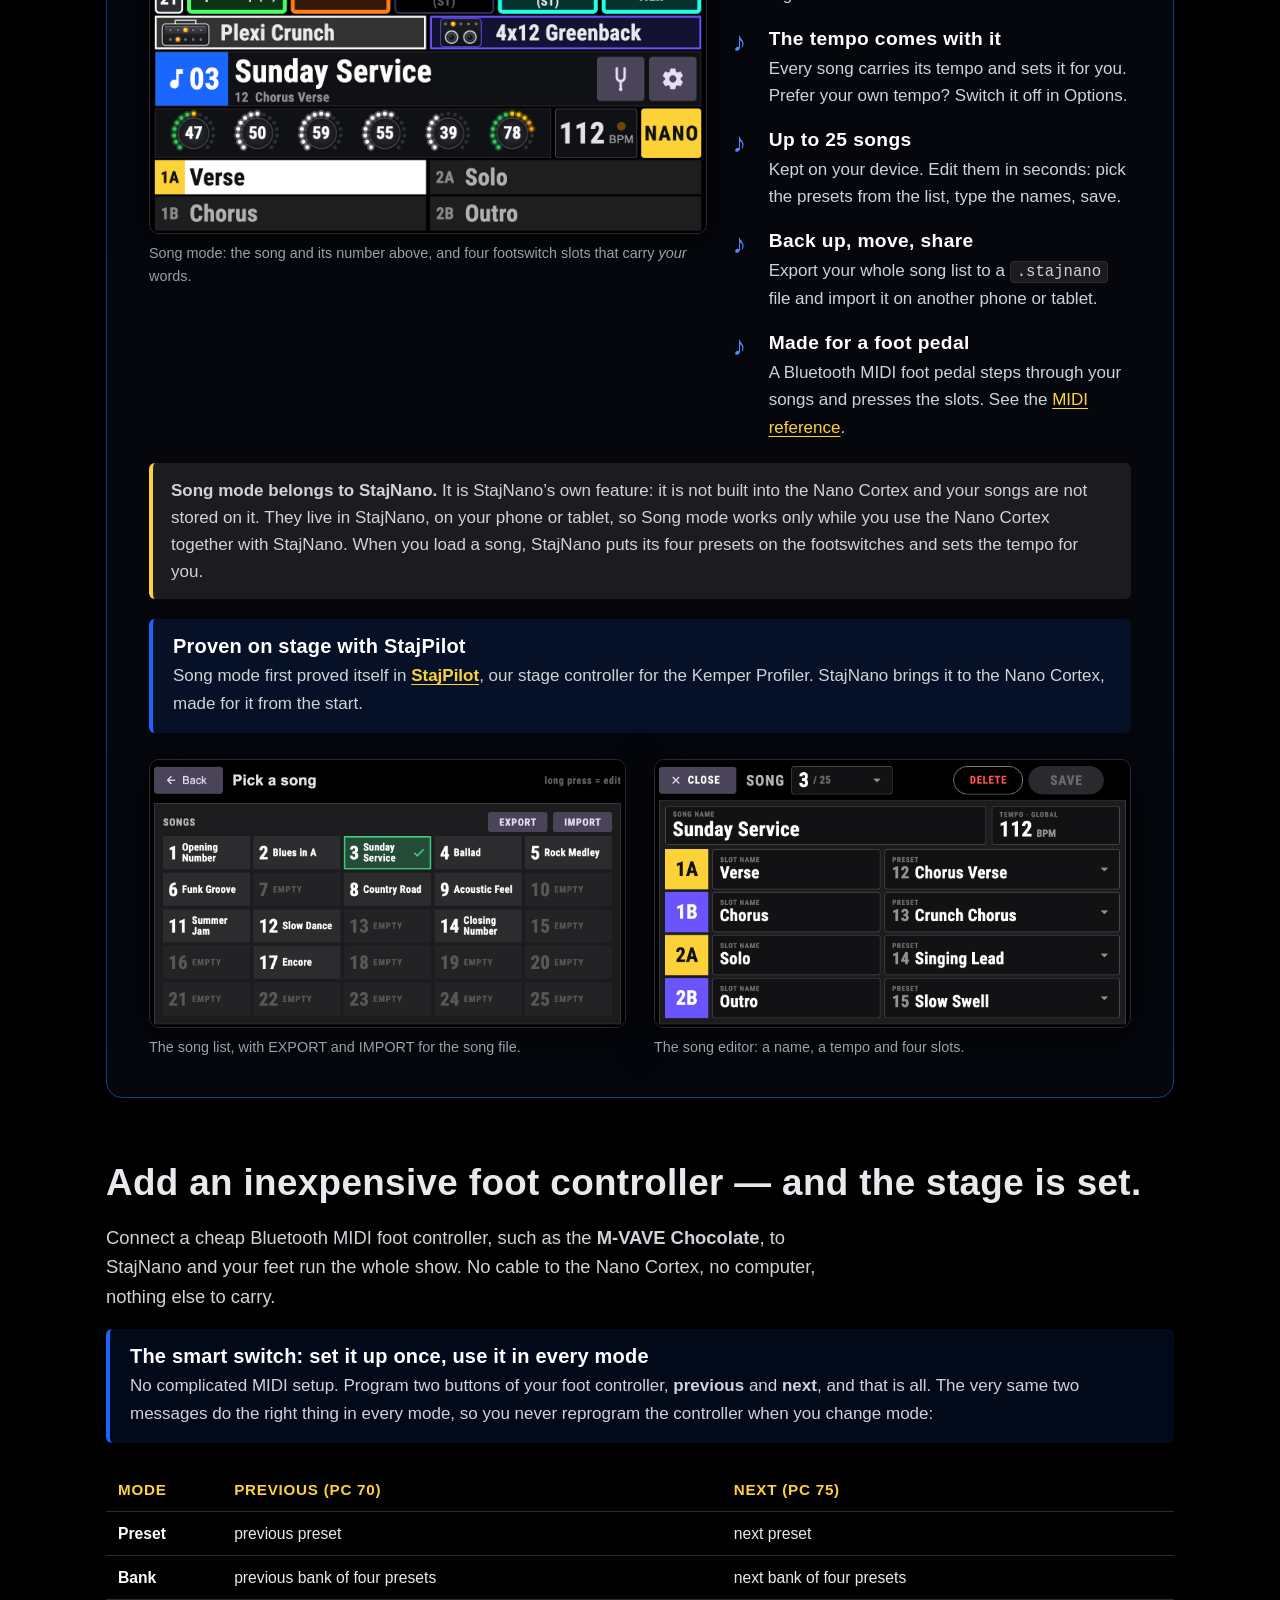
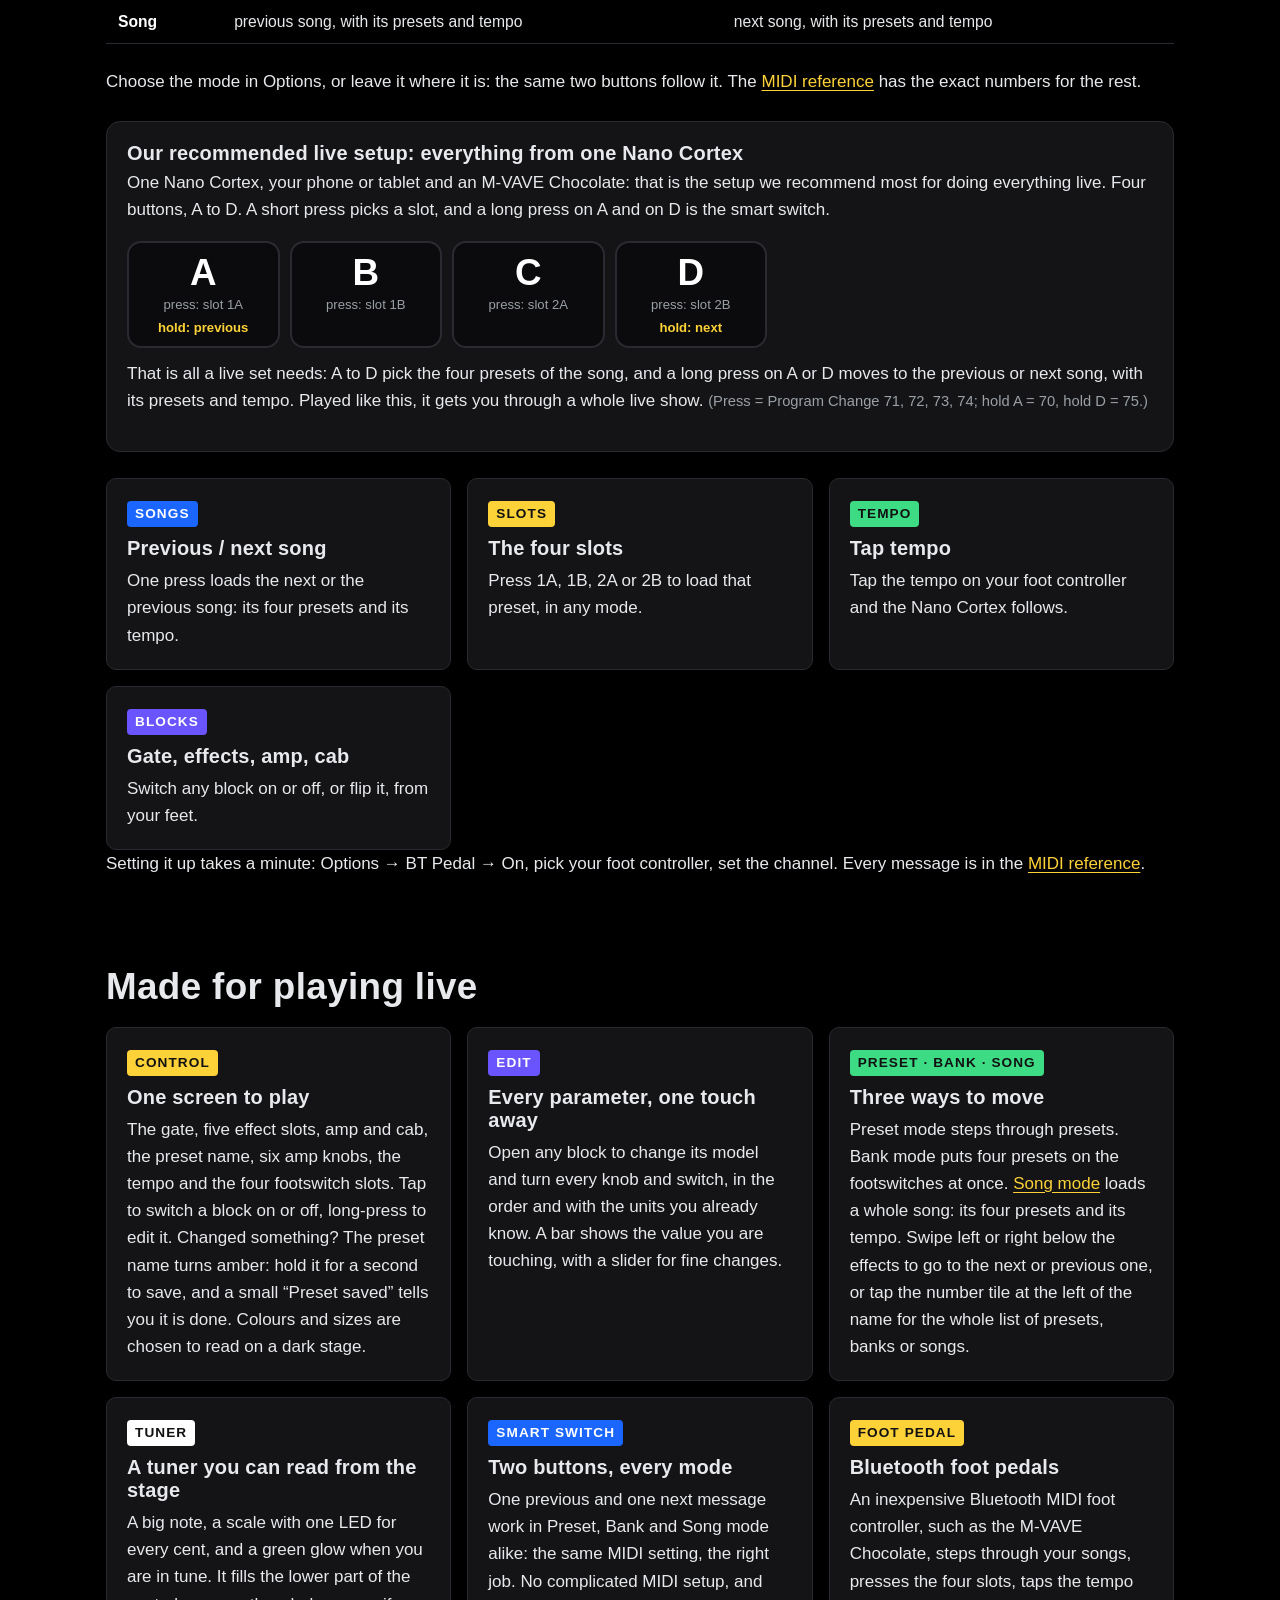
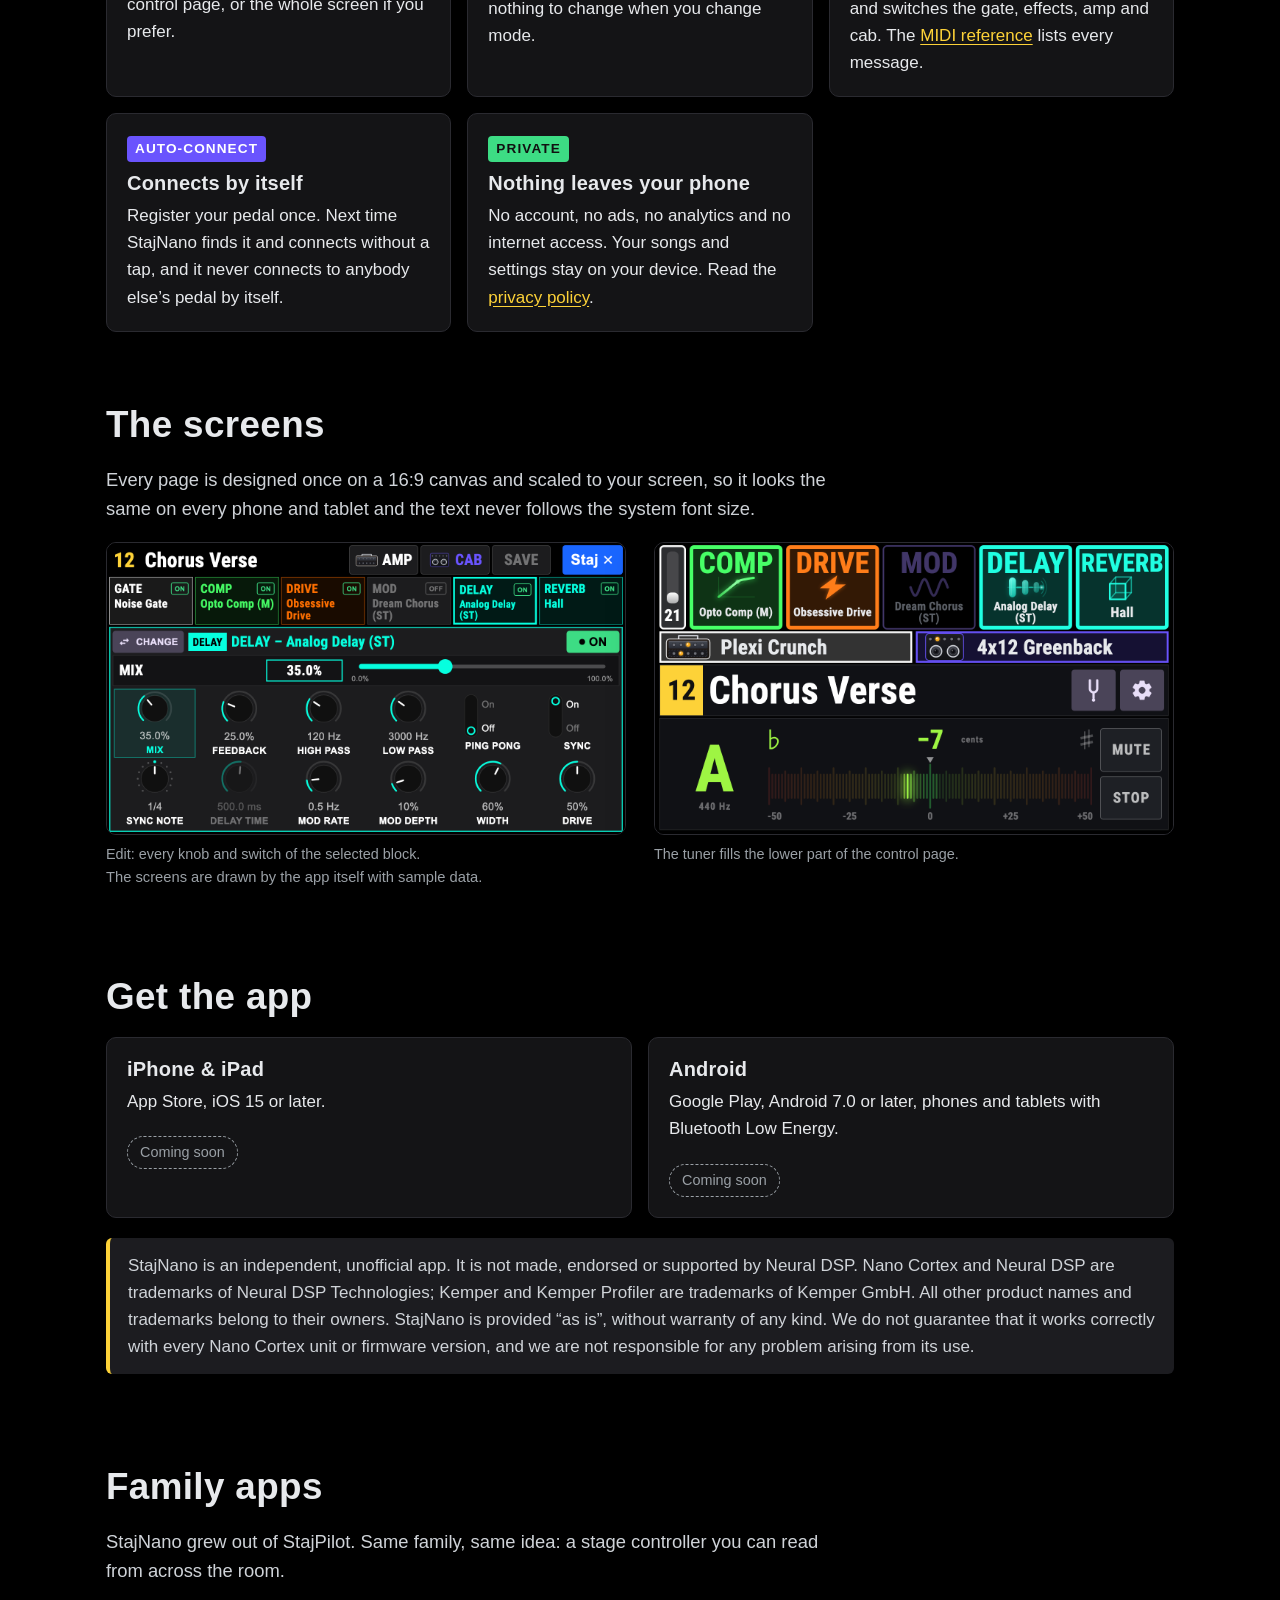
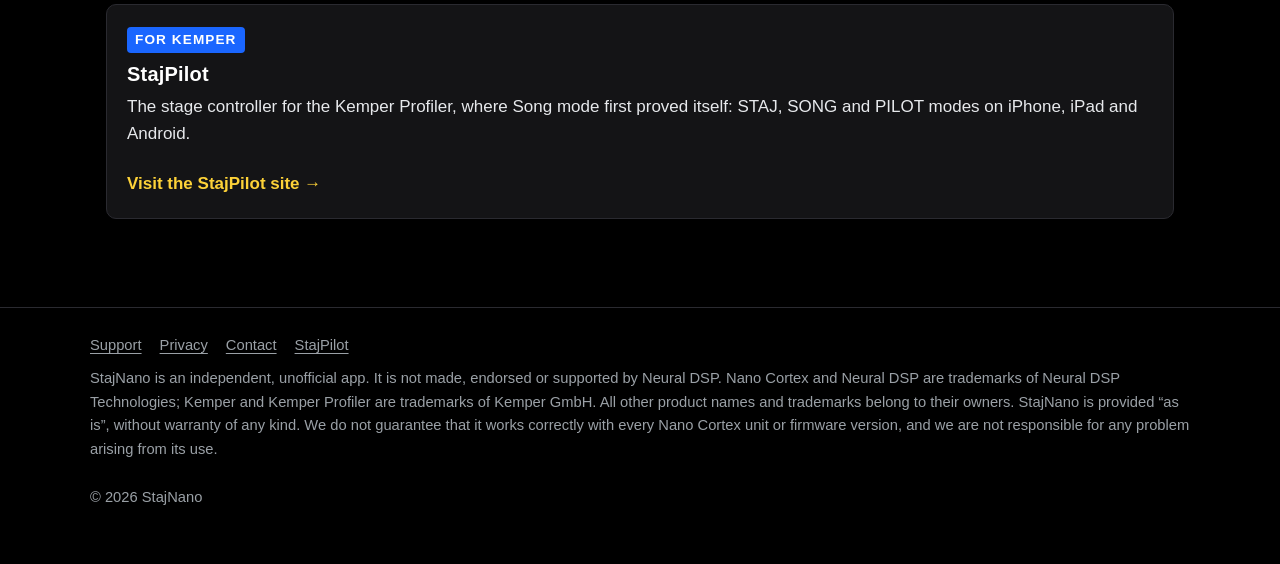
==== commit b1c85e4d: "Footer: 'we are not responsible for any problem arising from its use' instead of 'you use it at your" ====
--- a/index.html
+++ b/index.html
@@ -243,7 +243,7 @@
         <span class="soon">Coming soon</span>
       </div>
     </div>
-    <p class="notice">StajNano is an independent, unofficial app. It is not made, endorsed or supported by Neural DSP. Nano Cortex and Neural DSP are trademarks of Neural DSP Technologies; Kemper and Kemper Profiler are trademarks of Kemper GmbH. All other product names and trademarks belong to their owners. StajNano is provided &ldquo;as is&rdquo;, without warranty of any kind. We do not guarantee that it works correctly with every Nano Cortex unit or firmware version, and you use it at your own risk.</p>
+    <p class="notice">StajNano is an independent, unofficial app. It is not made, endorsed or supported by Neural DSP. Nano Cortex and Neural DSP are trademarks of Neural DSP Technologies; Kemper and Kemper Profiler are trademarks of Kemper GmbH. All other product names and trademarks belong to their owners. StajNano is provided &ldquo;as is&rdquo;, without warranty of any kind. We do not guarantee that it works correctly with every Nano Cortex unit or firmware version, and we are not responsible for any problem arising from its use.</p>
   </section>
   <section id="family">
     <h2>Family apps</h2>
@@ -267,7 +267,7 @@
       <a href="mailto:sk5054@hotmail.com">Contact</a>
       <a href="https://stajd.github.io/stajpilot/" target="_blank" rel="noopener">StajPilot</a>
     </nav>
-    <p>StajNano is an independent, unofficial app. It is not made, endorsed or supported by Neural DSP. Nano Cortex and Neural DSP are trademarks of Neural DSP Technologies; Kemper and Kemper Profiler are trademarks of Kemper GmbH. All other product names and trademarks belong to their owners. StajNano is provided &ldquo;as is&rdquo;, without warranty of any kind. We do not guarantee that it works correctly with every Nano Cortex unit or firmware version, and you use it at your own risk.</p>
+    <p>StajNano is an independent, unofficial app. It is not made, endorsed or supported by Neural DSP. Nano Cortex and Neural DSP are trademarks of Neural DSP Technologies; Kemper and Kemper Profiler are trademarks of Kemper GmbH. All other product names and trademarks belong to their owners. StajNano is provided &ldquo;as is&rdquo;, without warranty of any kind. We do not guarantee that it works correctly with every Nano Cortex unit or firmware version, and we are not responsible for any problem arising from its use.</p>
     <p>&copy; 2026 StajNano</p>
   </div>
 </footer>
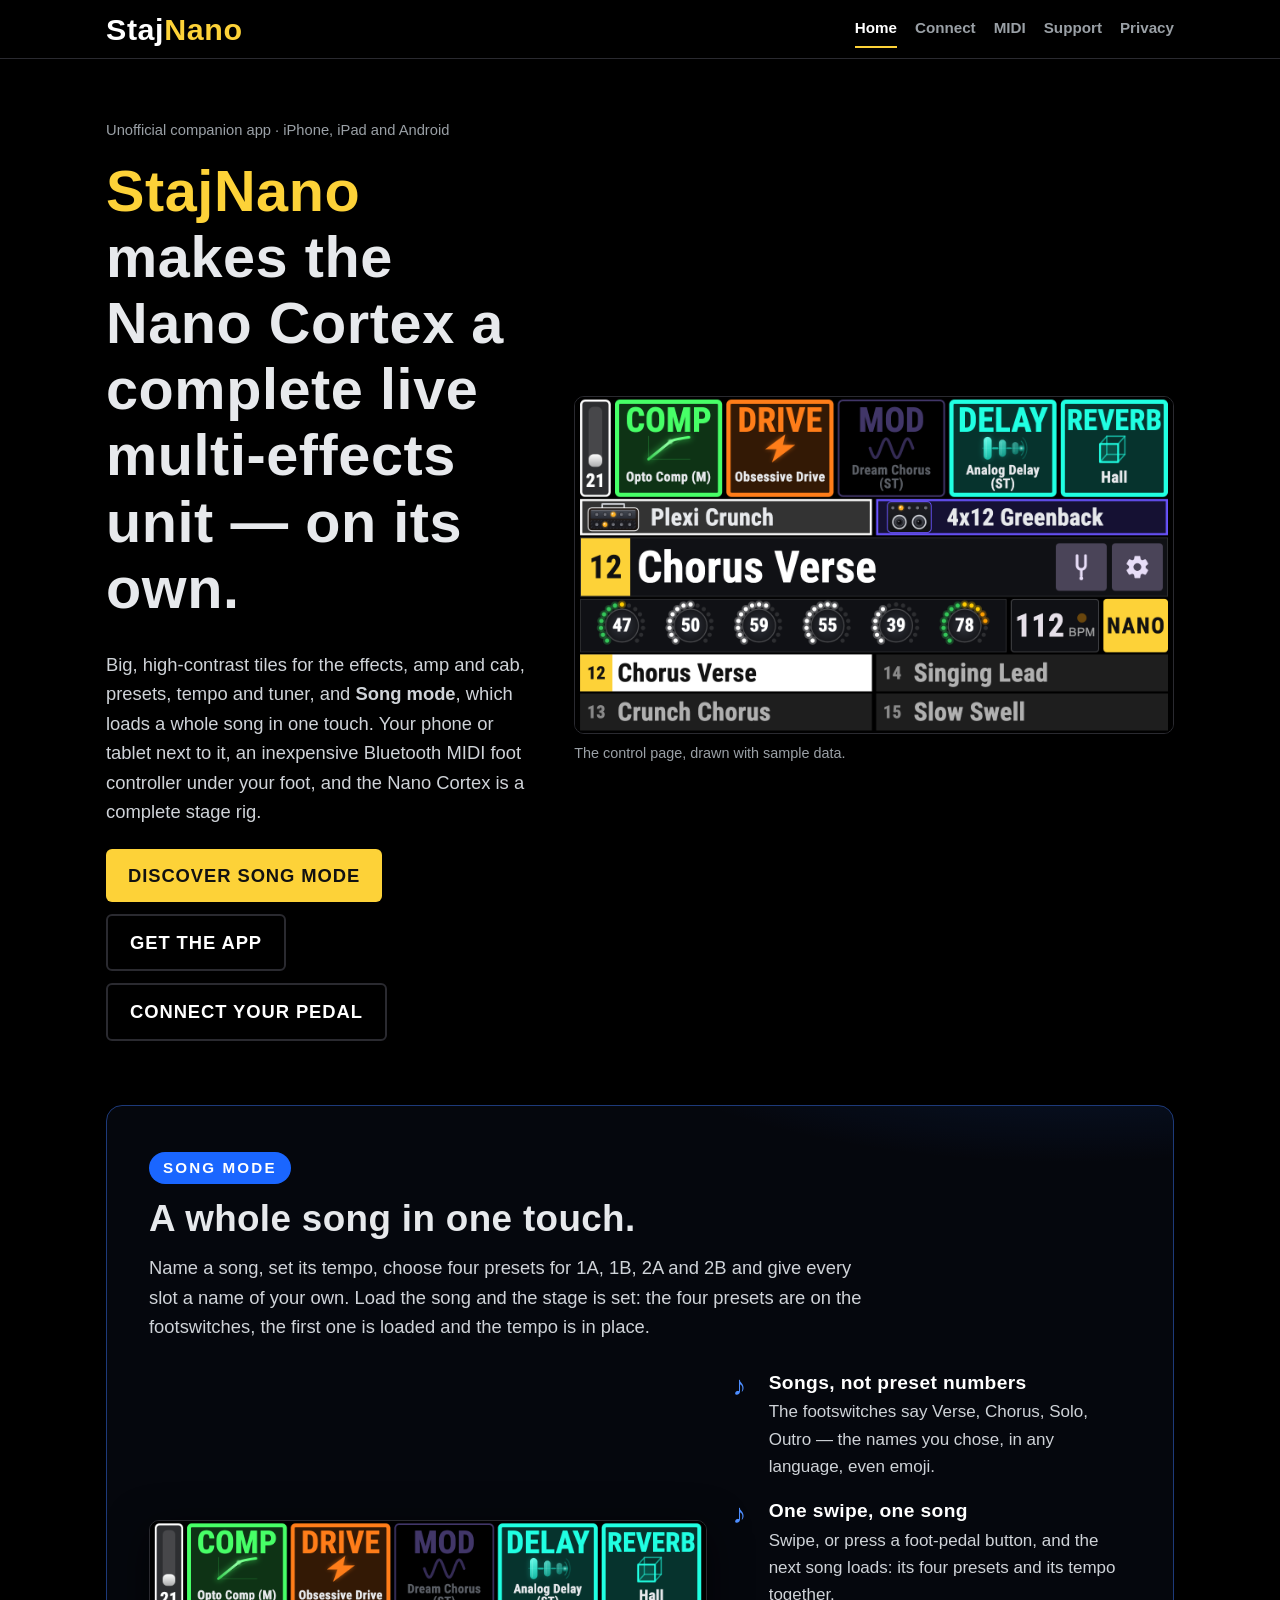
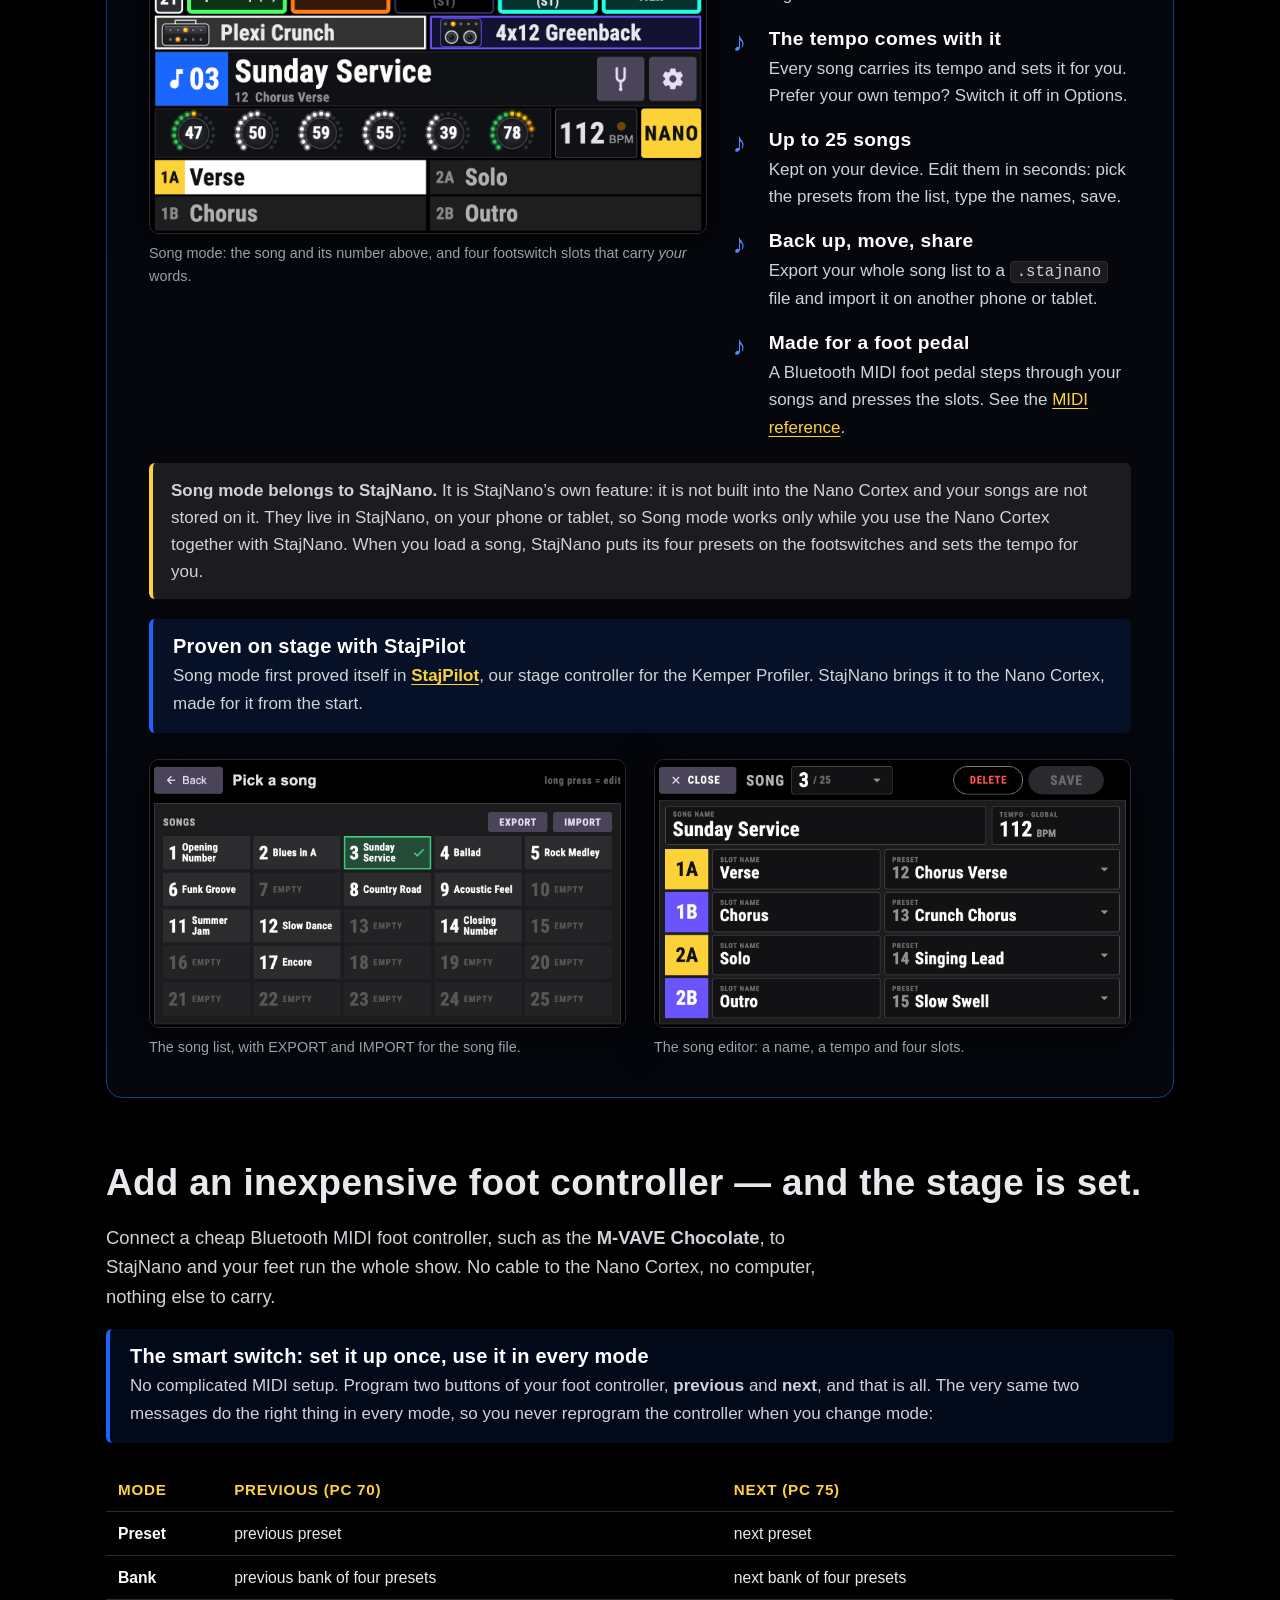
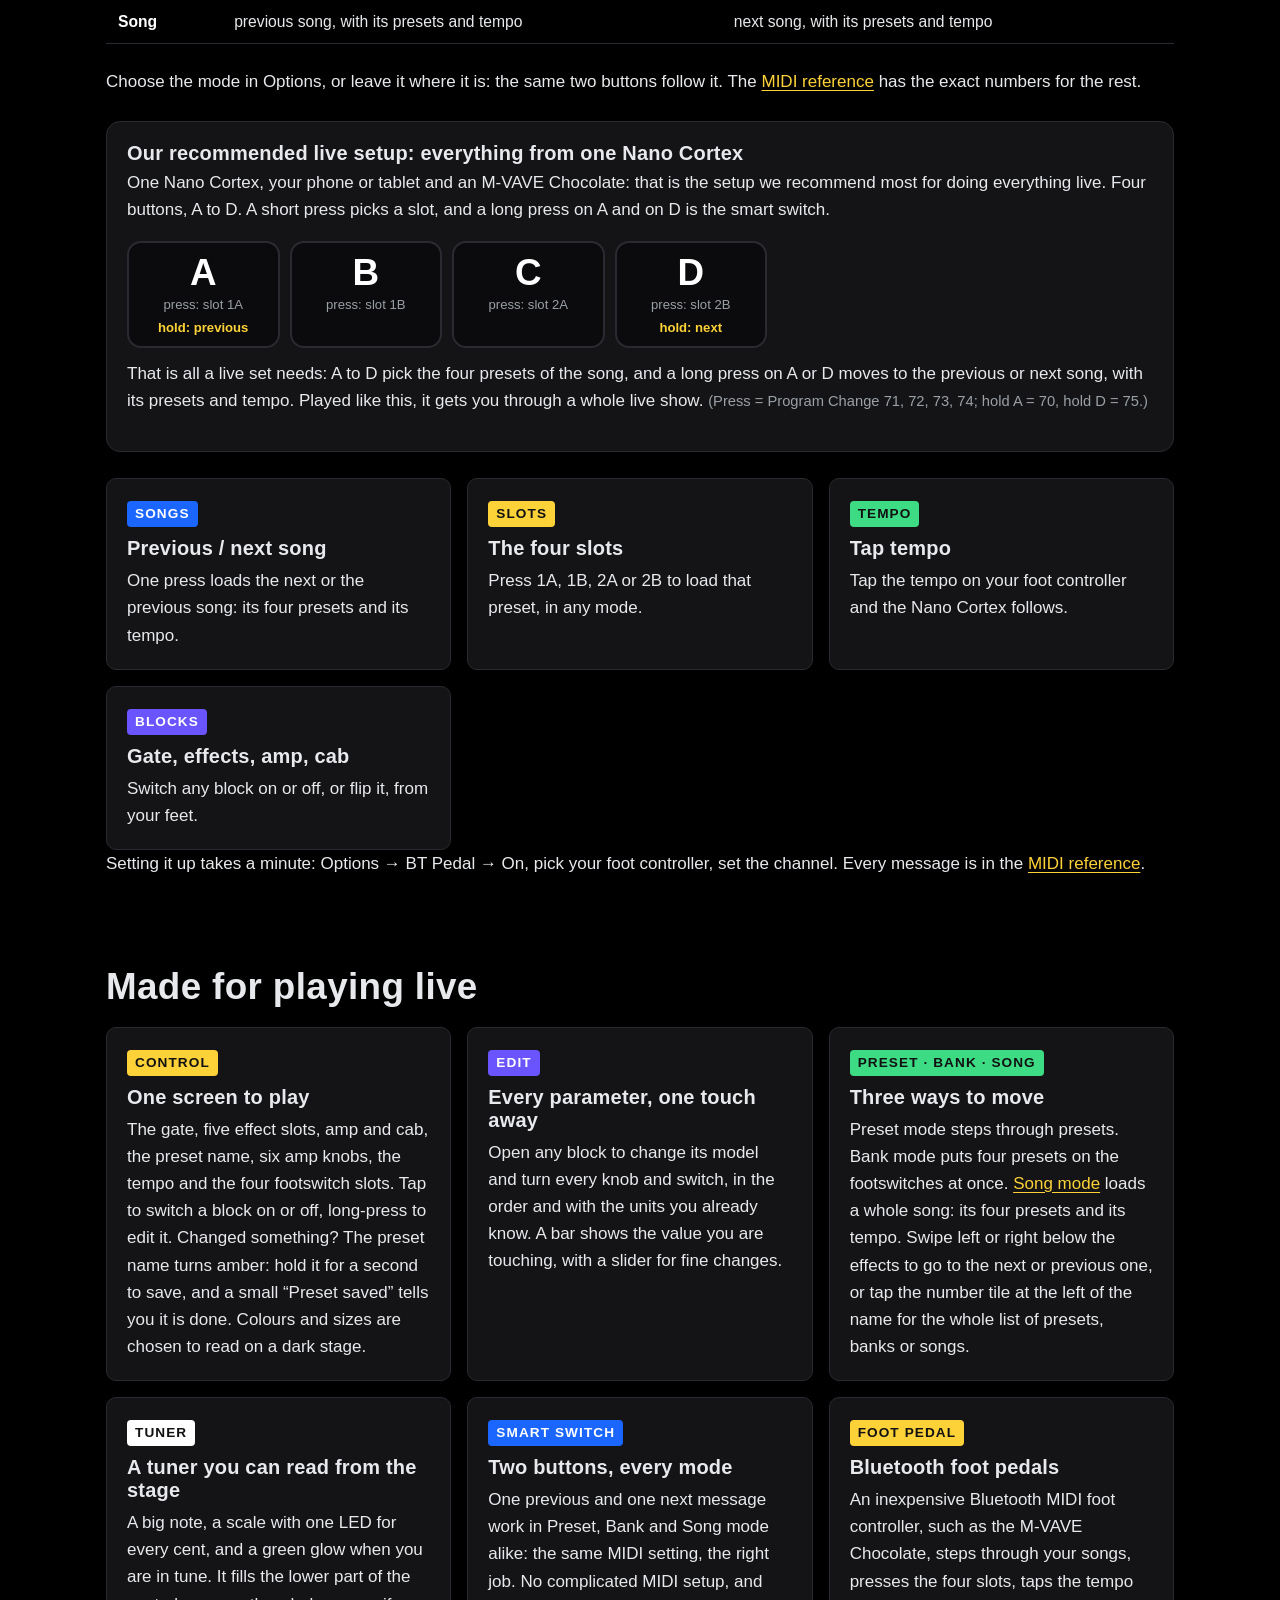
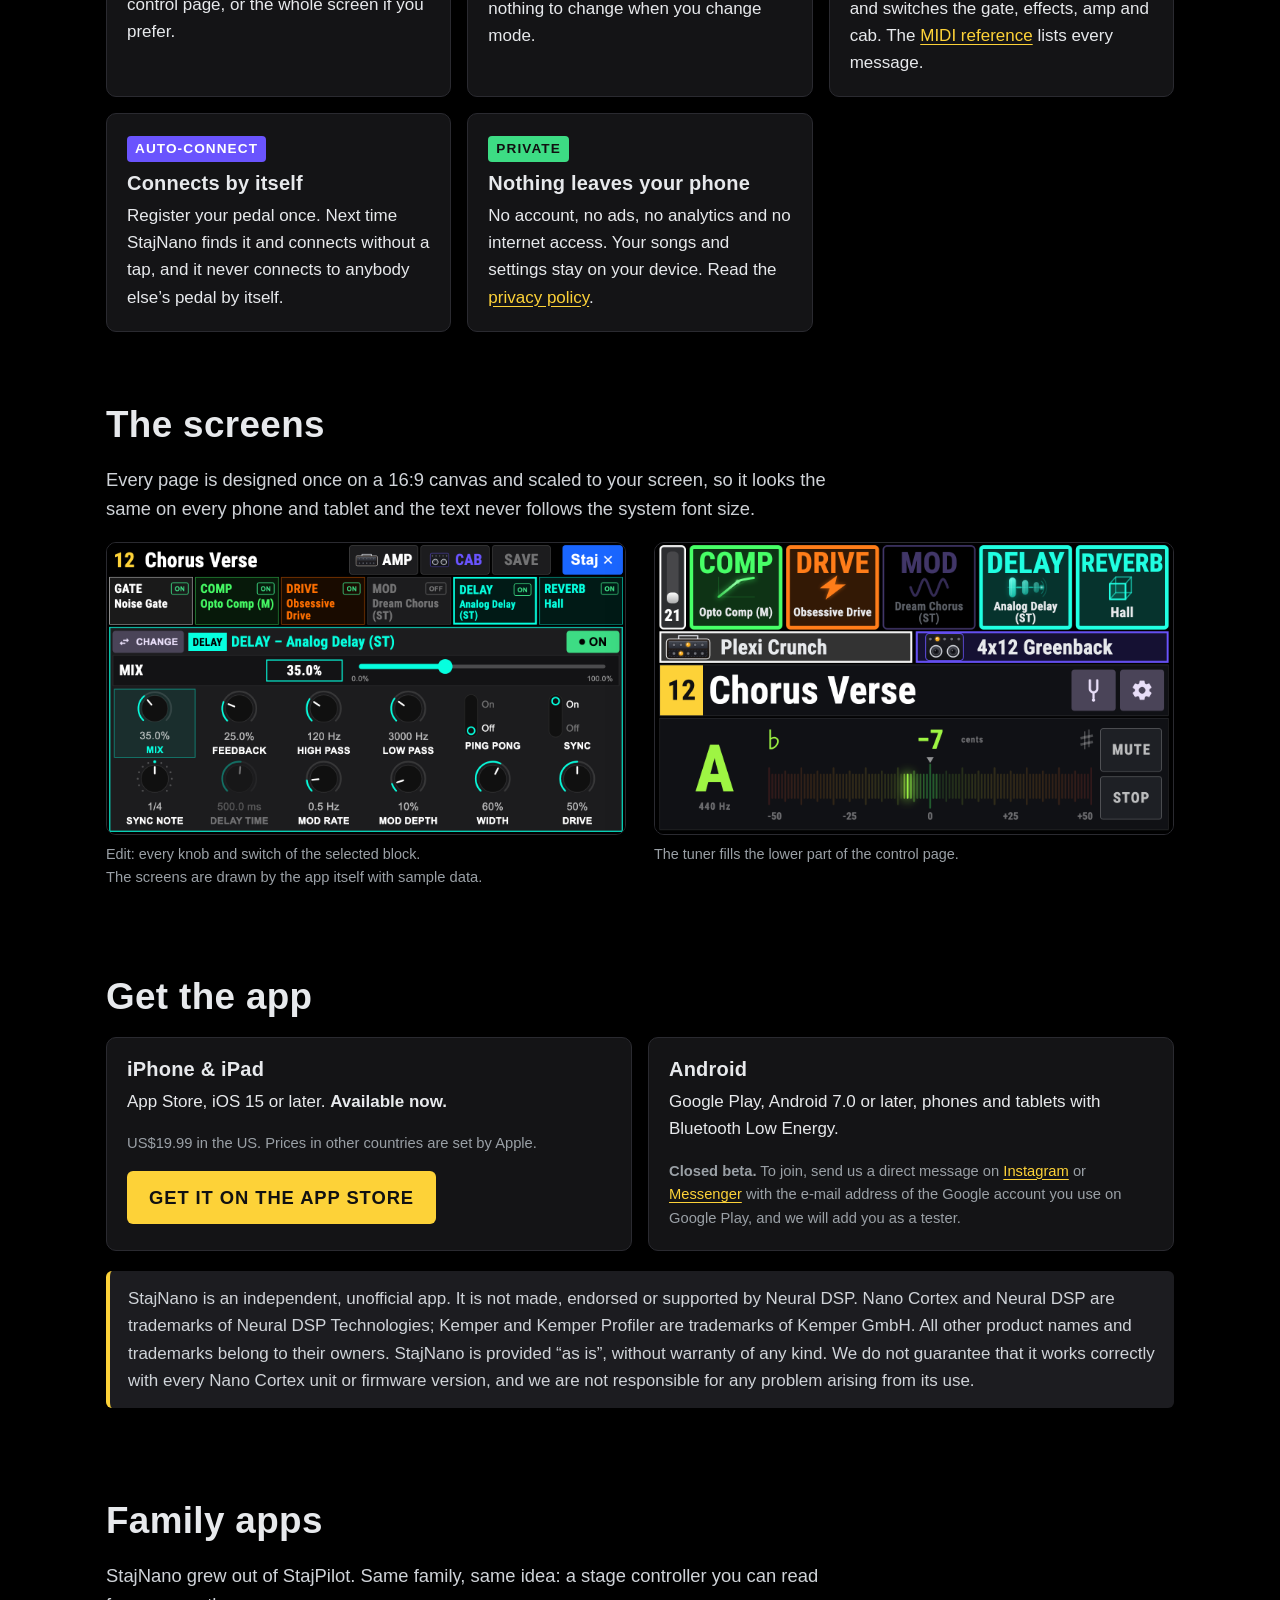
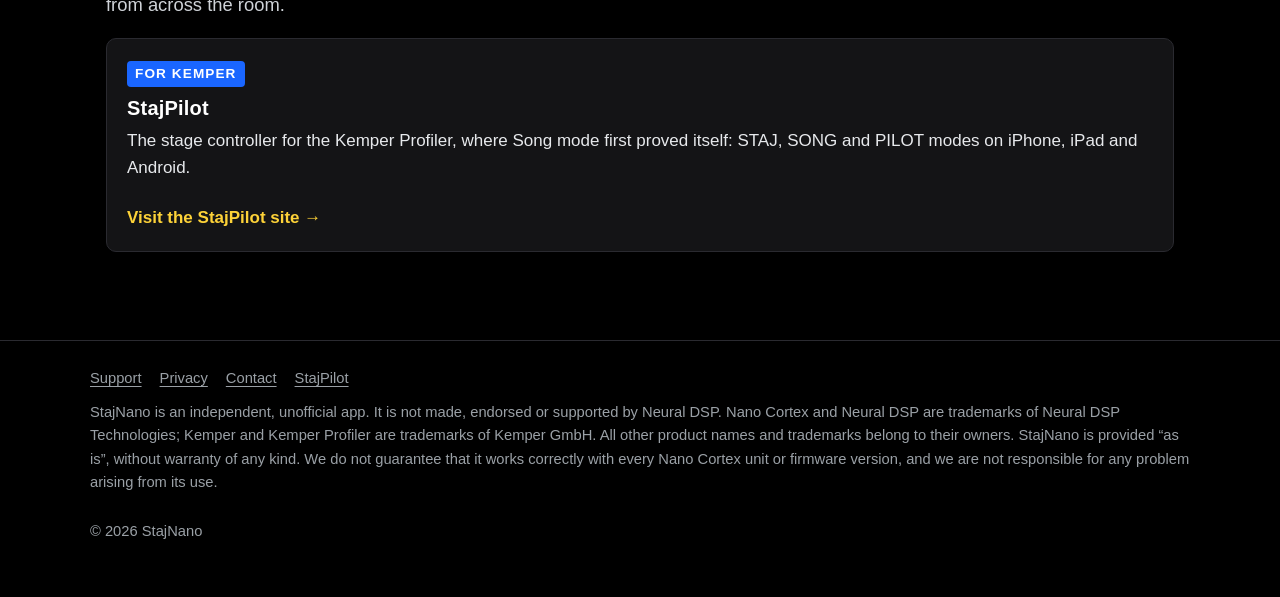
==== commit de79c3ae: "Home: the App Store version is out (Available now, US$19.99, link); Android is in closed beta (join " ====
--- a/index.html
+++ b/index.html
@@ -234,13 +234,14 @@
     <div class="store">
       <div class="card">
         <h3>iPhone &amp; iPad</h3>
-        <p>App Store, iOS 15 or later.</p>
-        <span class="soon">Coming soon</span>
+        <p>App Store, iOS 15 or later. <strong>Available now.</strong></p>
+        <p class="meta">US$19.99 in the US. Prices in other countries are set by Apple.</p>
+        <p><a class="button" href="https://apps.apple.com/app/id6832845690" target="_blank" rel="noopener">Get it on the App Store</a></p>
       </div>
       <div class="card">
         <h3>Android</h3>
         <p>Google Play, Android 7.0 or later, phones and tablets with Bluetooth Low Energy.</p>
-        <span class="soon">Coming soon</span>
+        <p class="meta"><strong>Closed beta.</strong> To join, send us a direct message on <a href="https://www.instagram.com/stajpilot/" target="_blank" rel="noopener">Instagram</a> or <a href="https://m.me/61593274005028" target="_blank" rel="noopener">Messenger</a> with the e-mail address of the Google account you use on Google Play, and we will add you as a tester.</p>
       </div>
     </div>
     <p class="notice">StajNano is an independent, unofficial app. It is not made, endorsed or supported by Neural DSP. Nano Cortex and Neural DSP are trademarks of Neural DSP Technologies; Kemper and Kemper Profiler are trademarks of Kemper GmbH. All other product names and trademarks belong to their owners. StajNano is provided &ldquo;as is&rdquo;, without warranty of any kind. We do not guarantee that it works correctly with every Nano Cortex unit or firmware version, and we are not responsible for any problem arising from its use.</p>
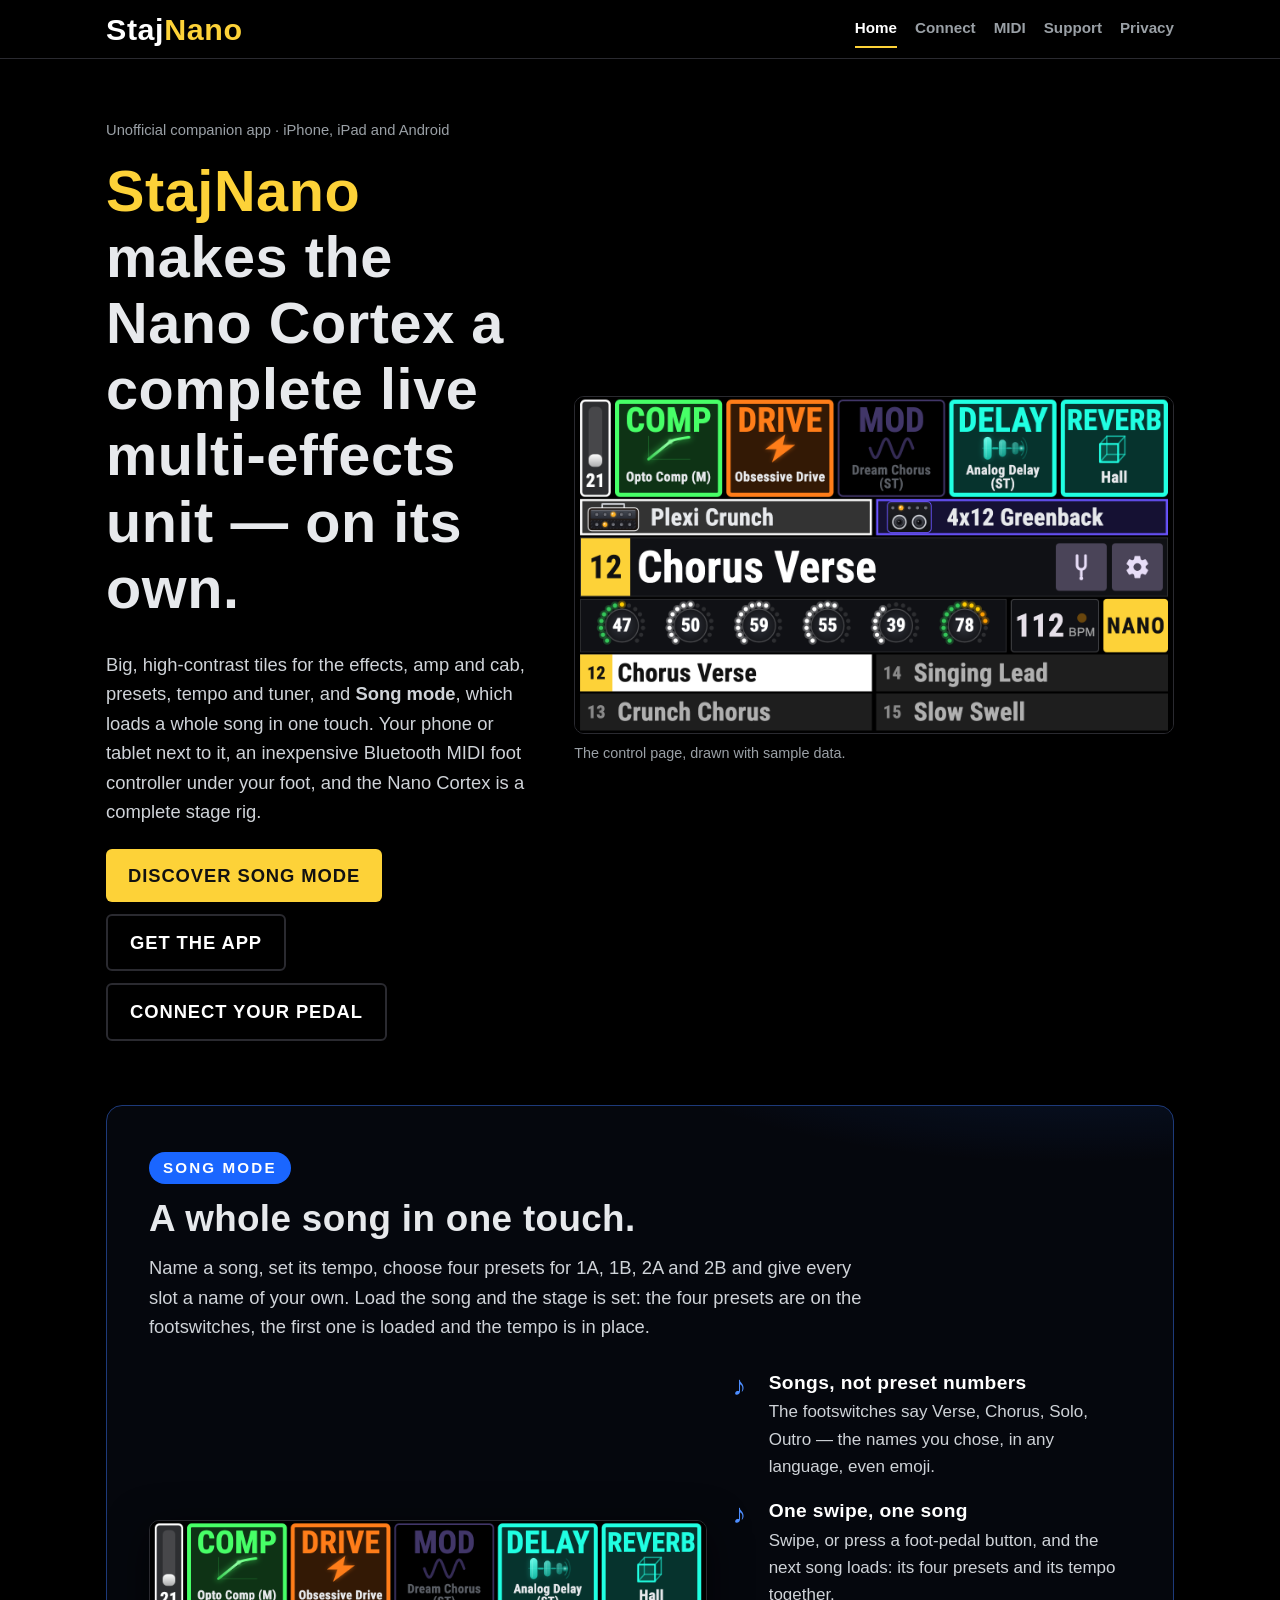
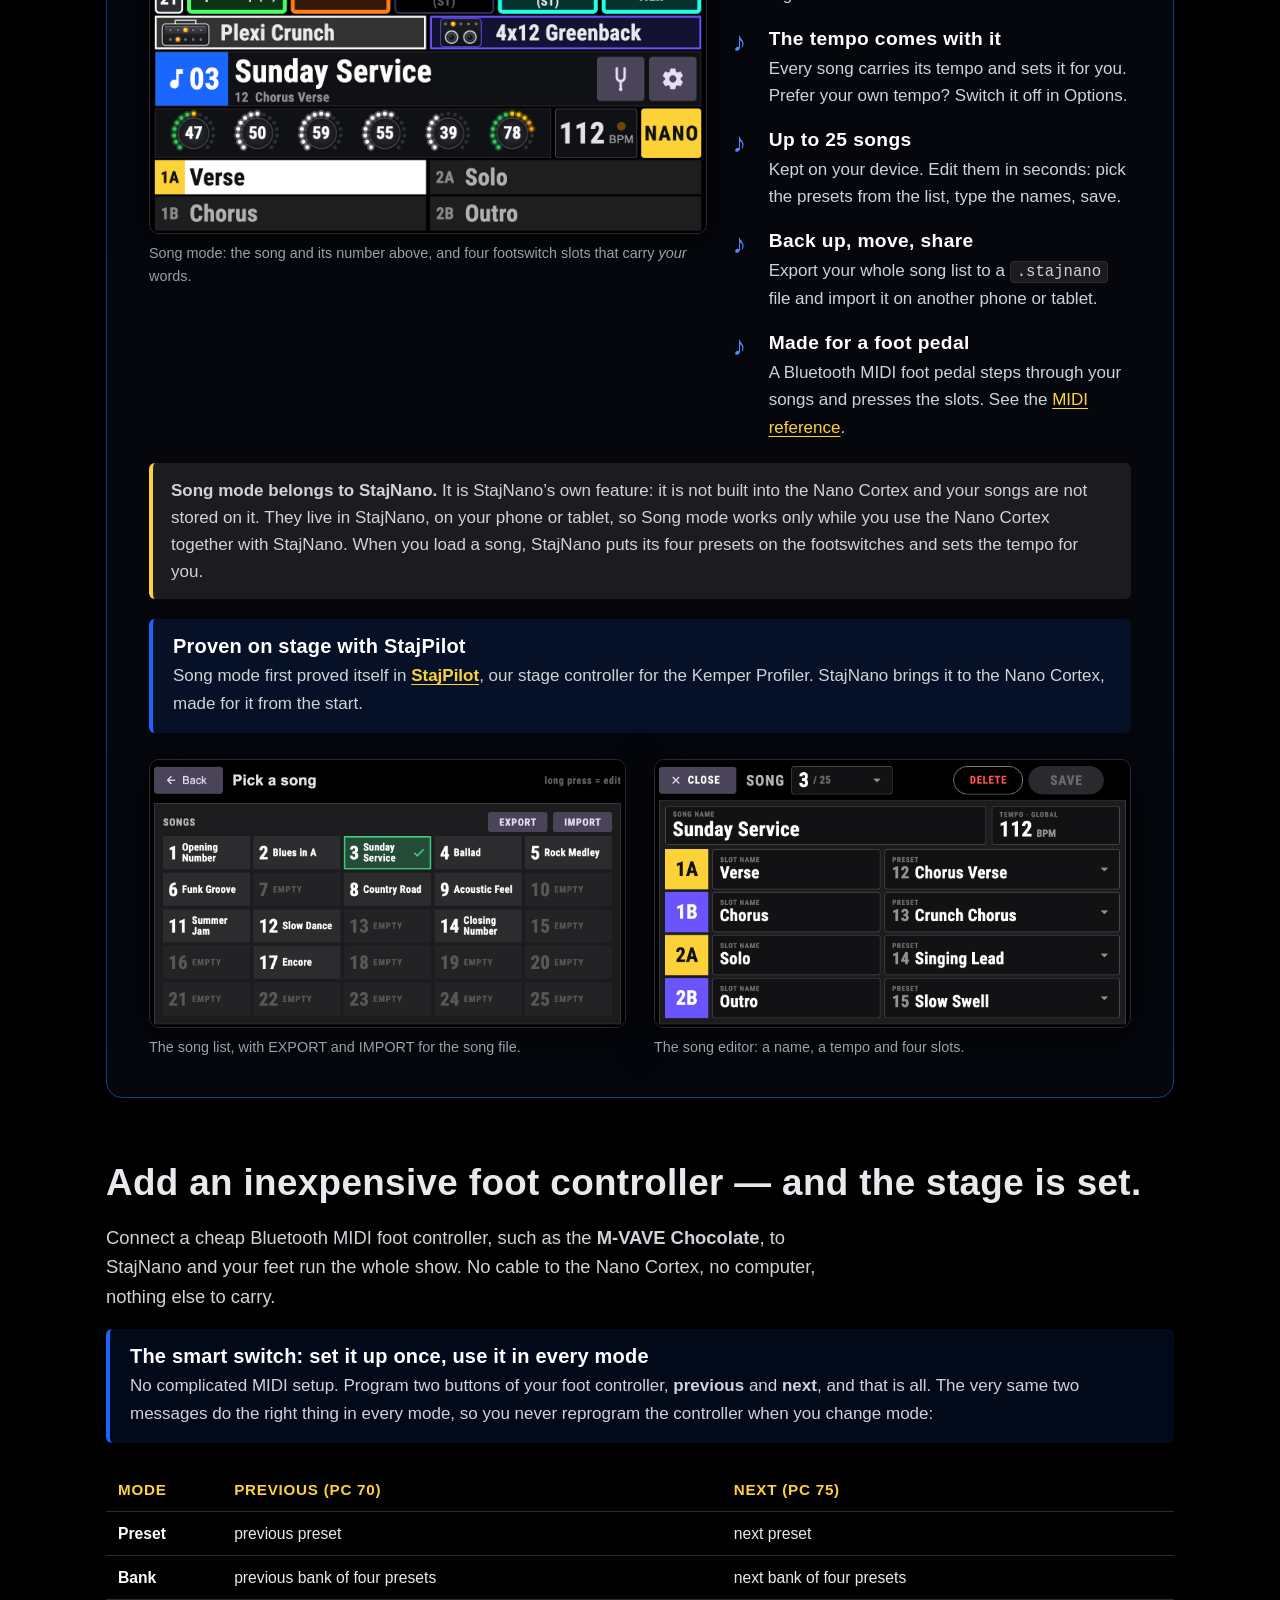
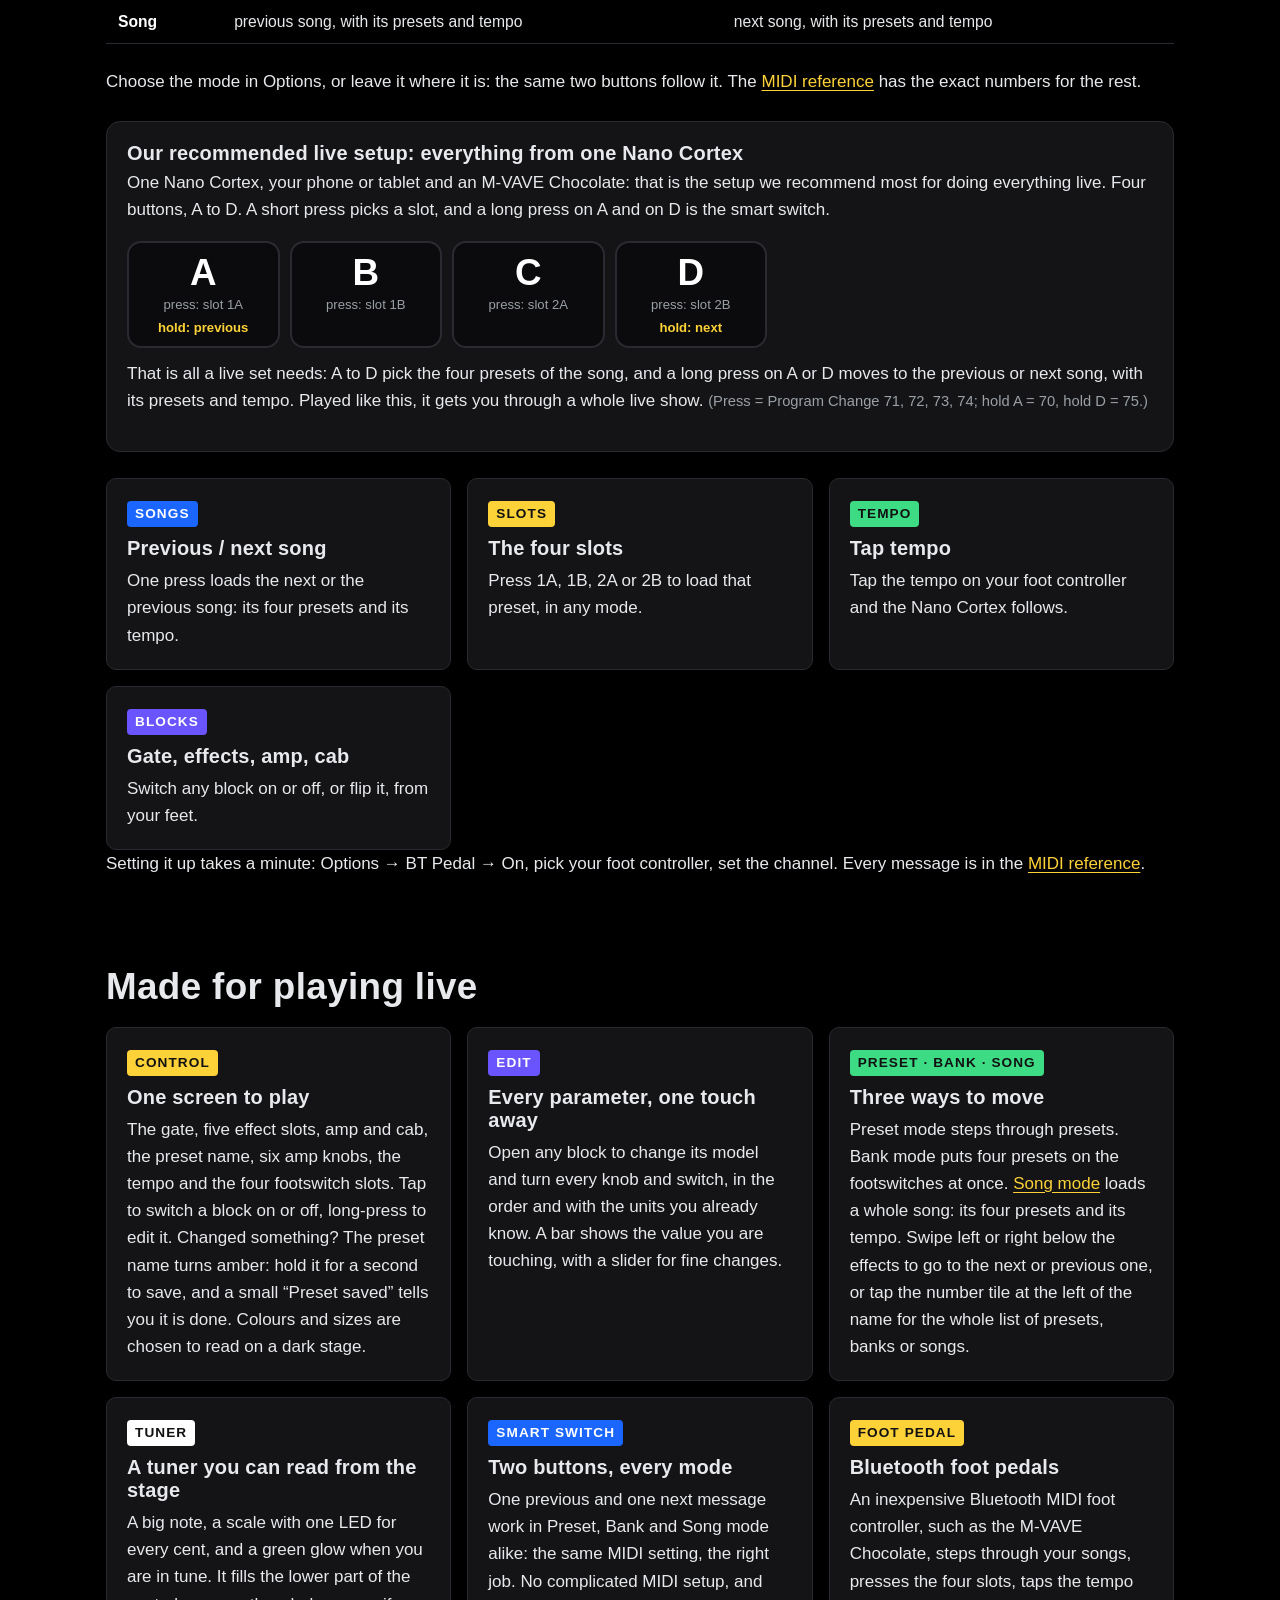
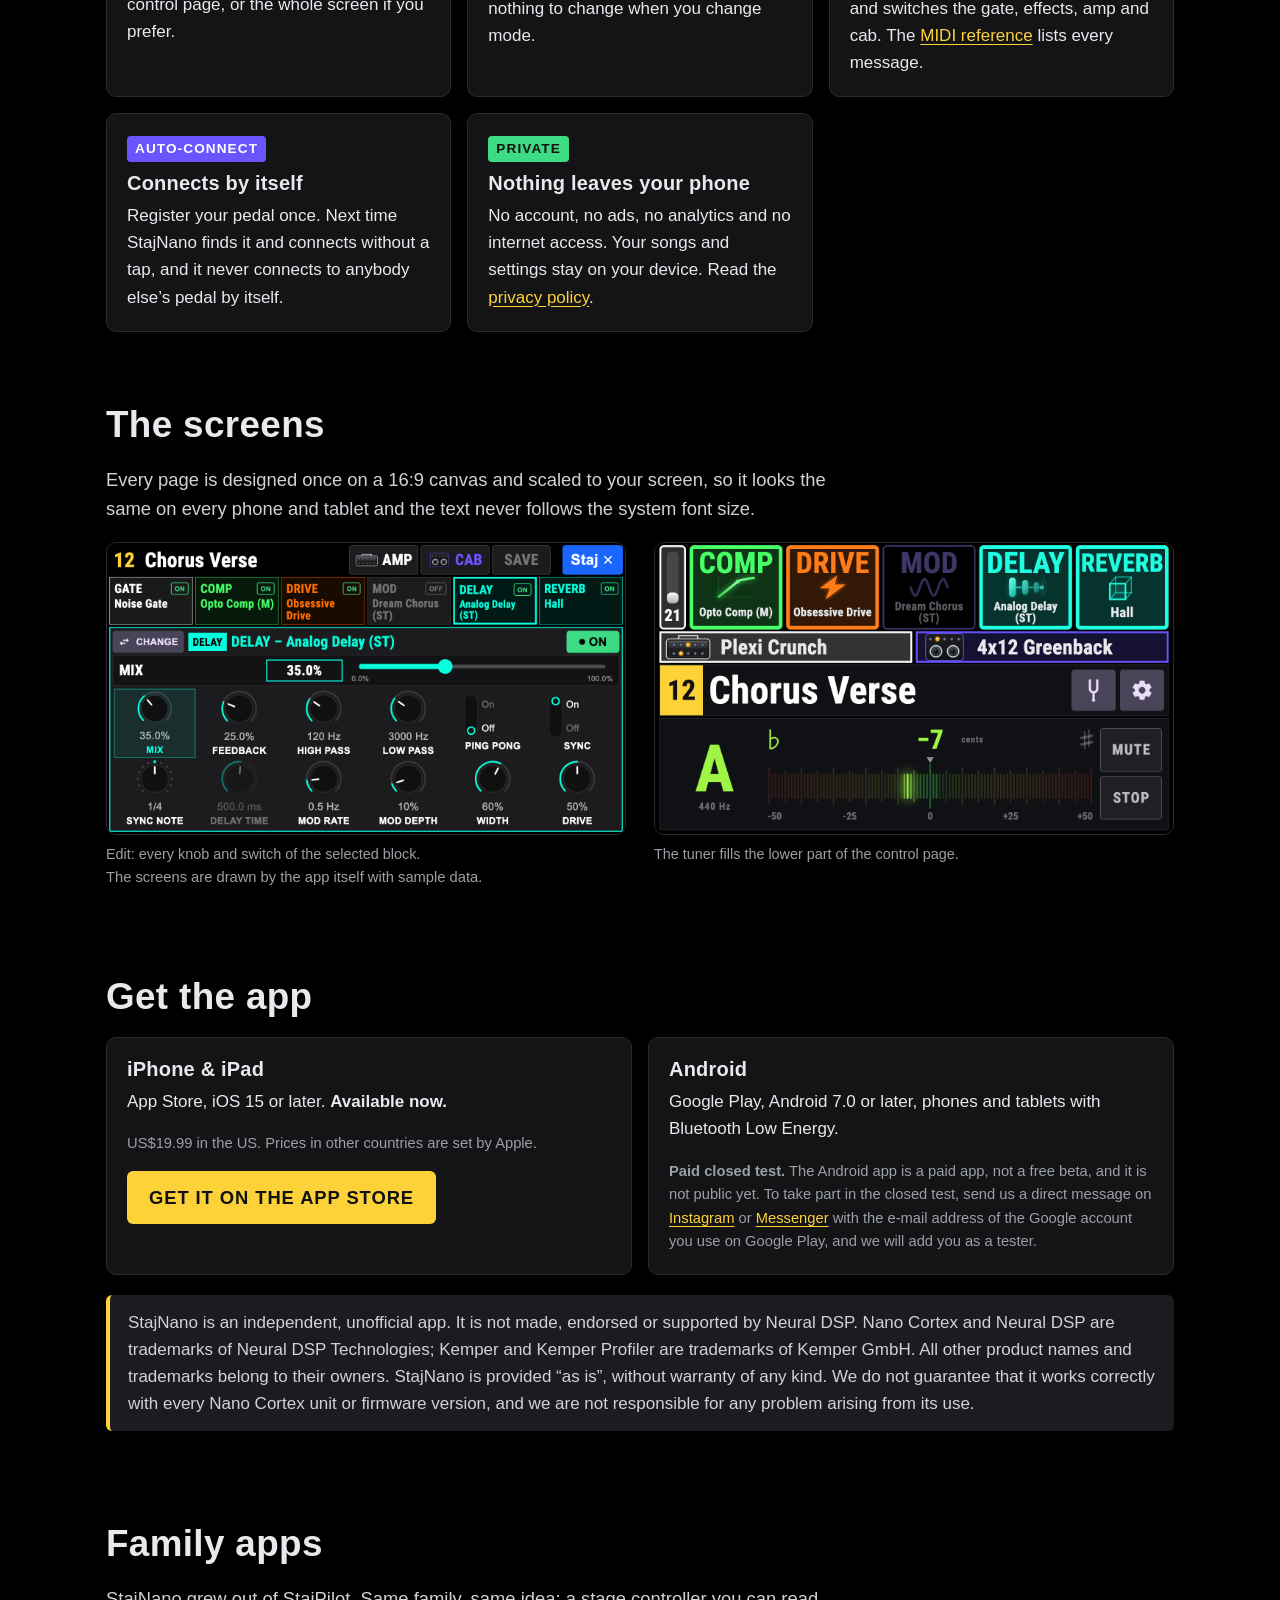
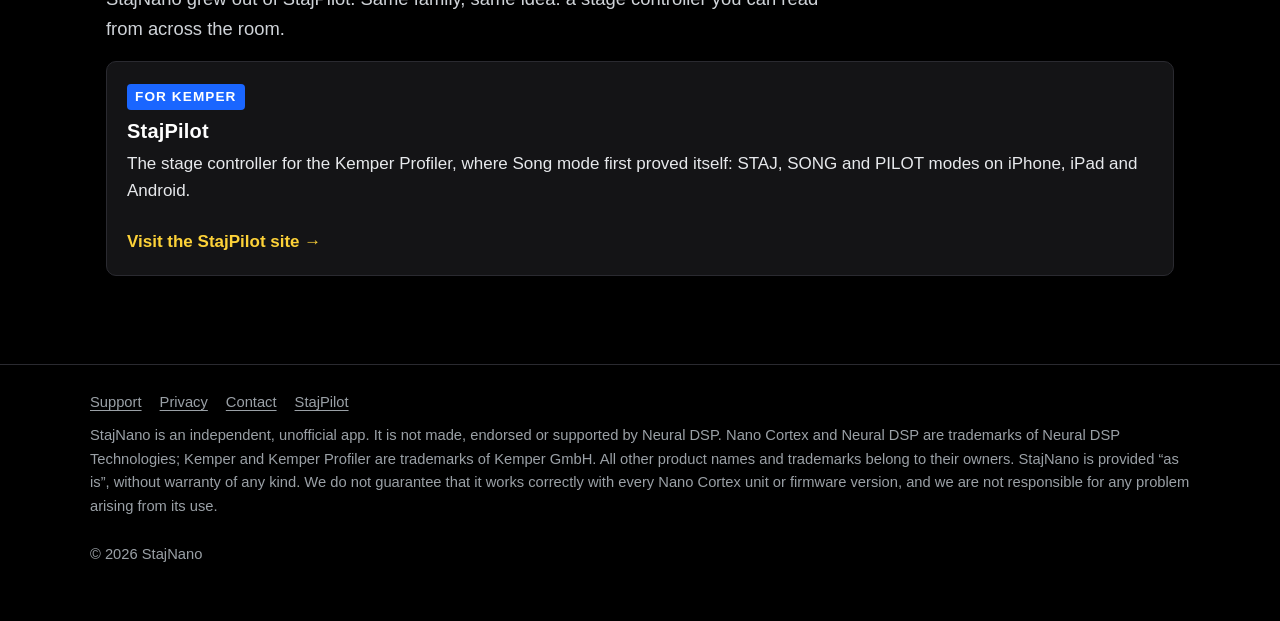
==== commit fd46f2af: "Home: Android card says PAID closed test (not a free beta, not public yet) Co-Authored-By: Claude So" ====
--- a/index.html
+++ b/index.html
@@ -241,7 +241,7 @@
       <div class="card">
         <h3>Android</h3>
         <p>Google Play, Android 7.0 or later, phones and tablets with Bluetooth Low Energy.</p>
-        <p class="meta"><strong>Closed beta.</strong> To join, send us a direct message on <a href="https://www.instagram.com/stajpilot/" target="_blank" rel="noopener">Instagram</a> or <a href="https://m.me/61593274005028" target="_blank" rel="noopener">Messenger</a> with the e-mail address of the Google account you use on Google Play, and we will add you as a tester.</p>
+        <p class="meta"><strong>Paid closed test.</strong> The Android app is a paid app, not a free beta, and it is not public yet. To take part in the closed test, send us a direct message on <a href="https://www.instagram.com/stajpilot/" target="_blank" rel="noopener">Instagram</a> or <a href="https://m.me/61593274005028" target="_blank" rel="noopener">Messenger</a> with the e-mail address of the Google account you use on Google Play, and we will add you as a tester.</p>
       </div>
     </div>
     <p class="notice">StajNano is an independent, unofficial app. It is not made, endorsed or supported by Neural DSP. Nano Cortex and Neural DSP are trademarks of Neural DSP Technologies; Kemper and Kemper Profiler are trademarks of Kemper GmbH. All other product names and trademarks belong to their owners. StajNano is provided &ldquo;as is&rdquo;, without warranty of any kind. We do not guarantee that it works correctly with every Nano Cortex unit or firmware version, and we are not responsible for any problem arising from its use.</p>
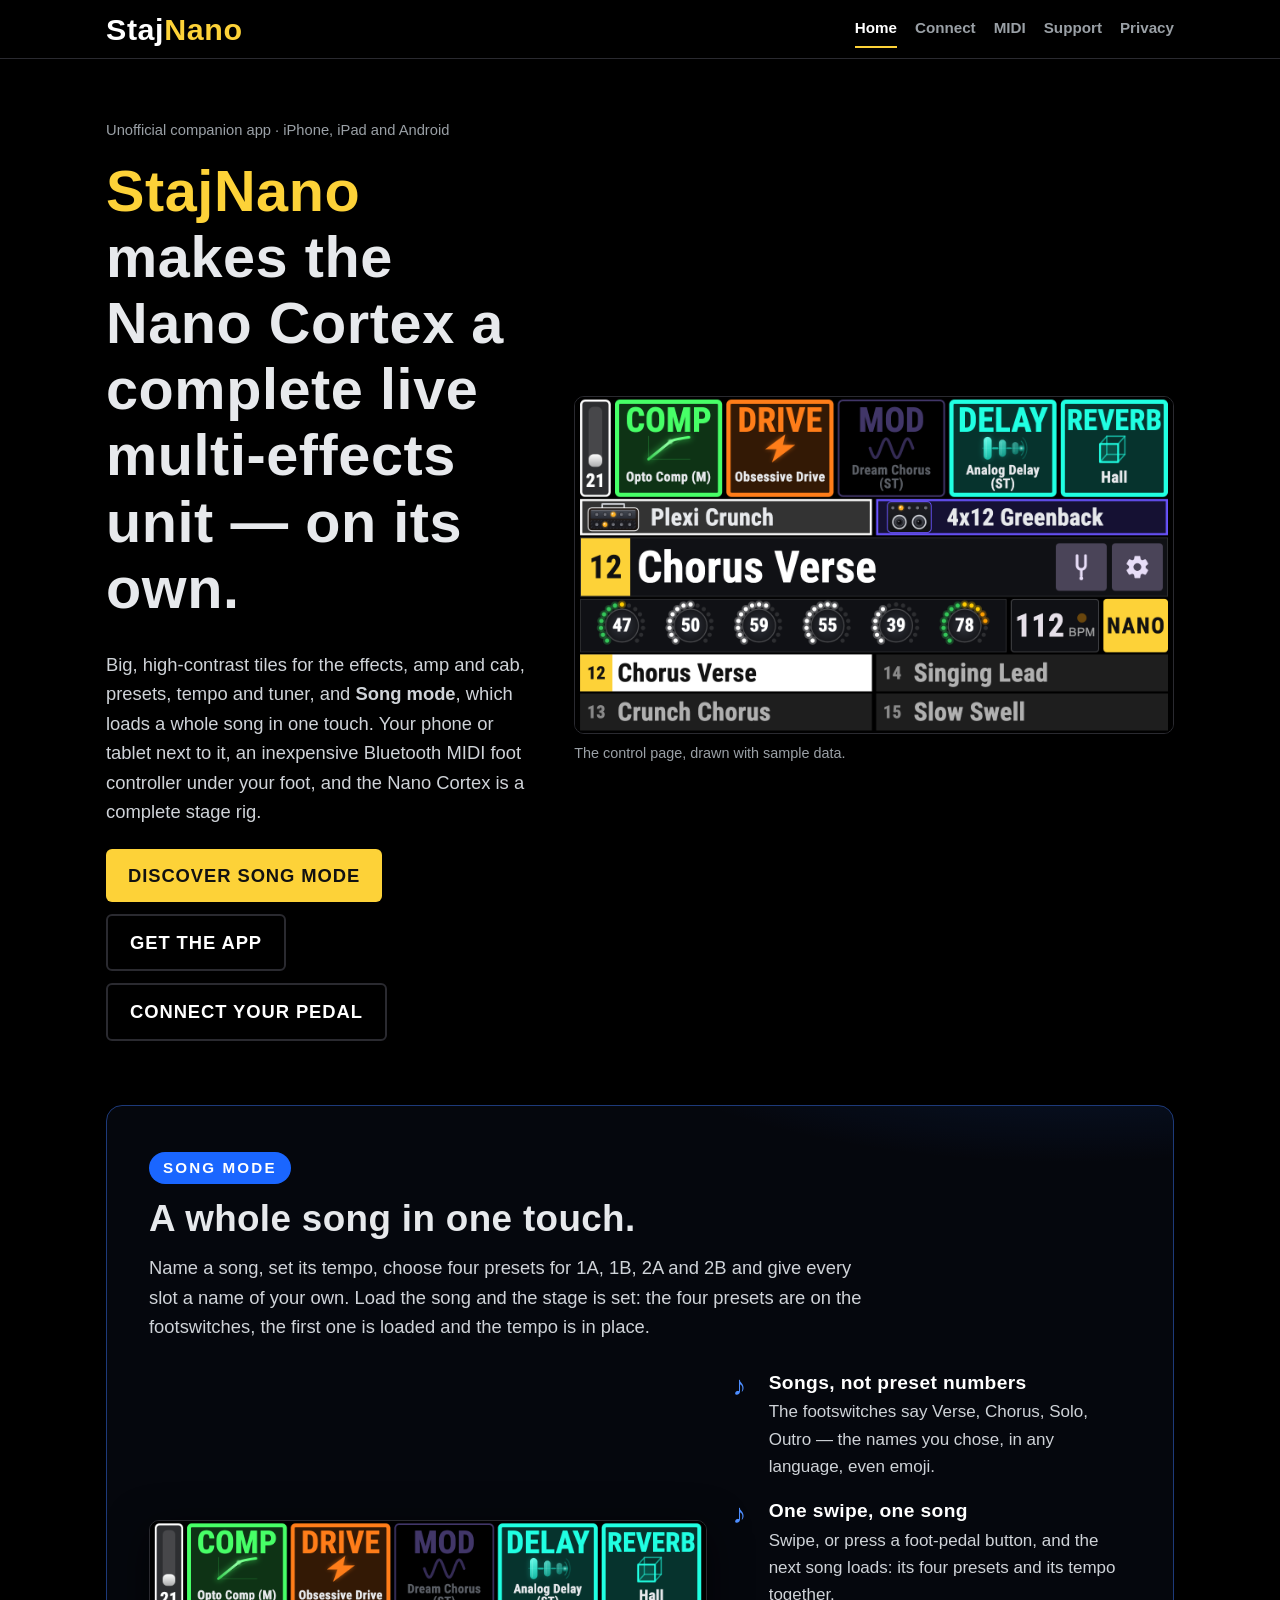
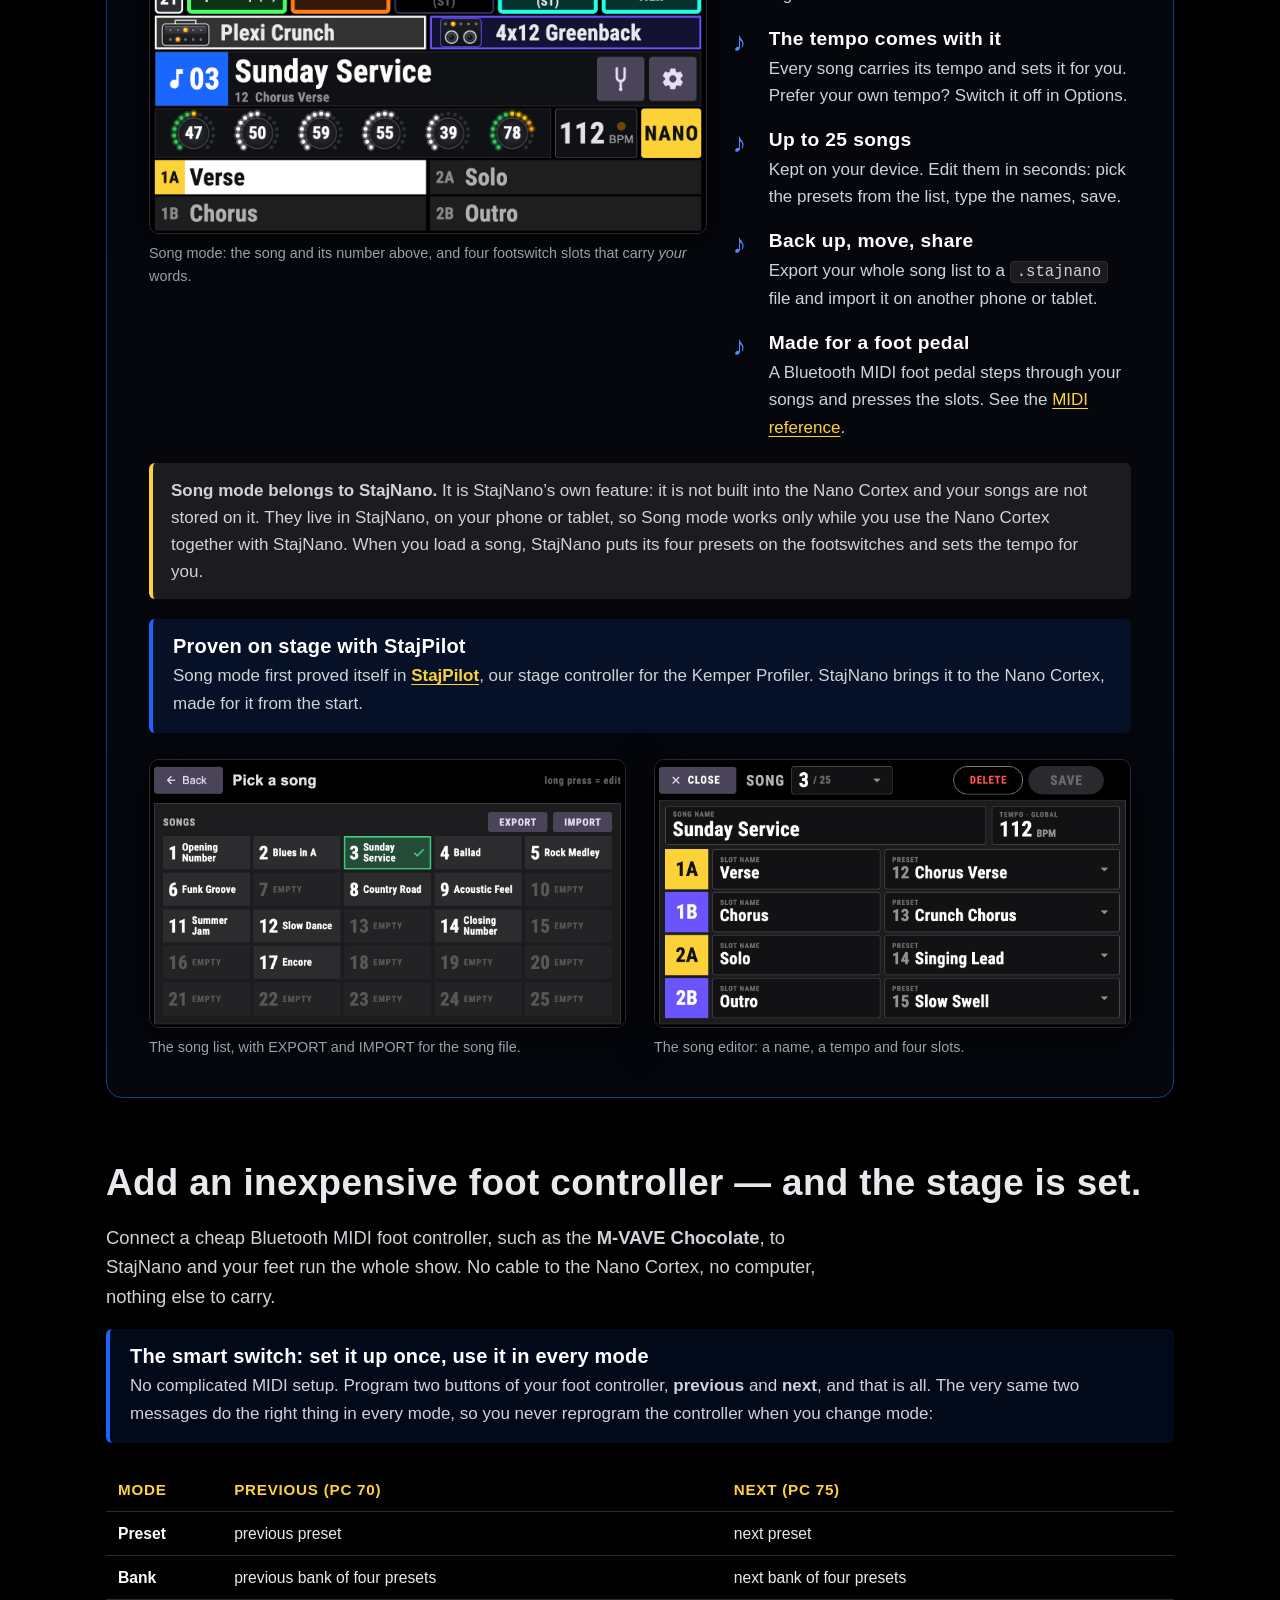
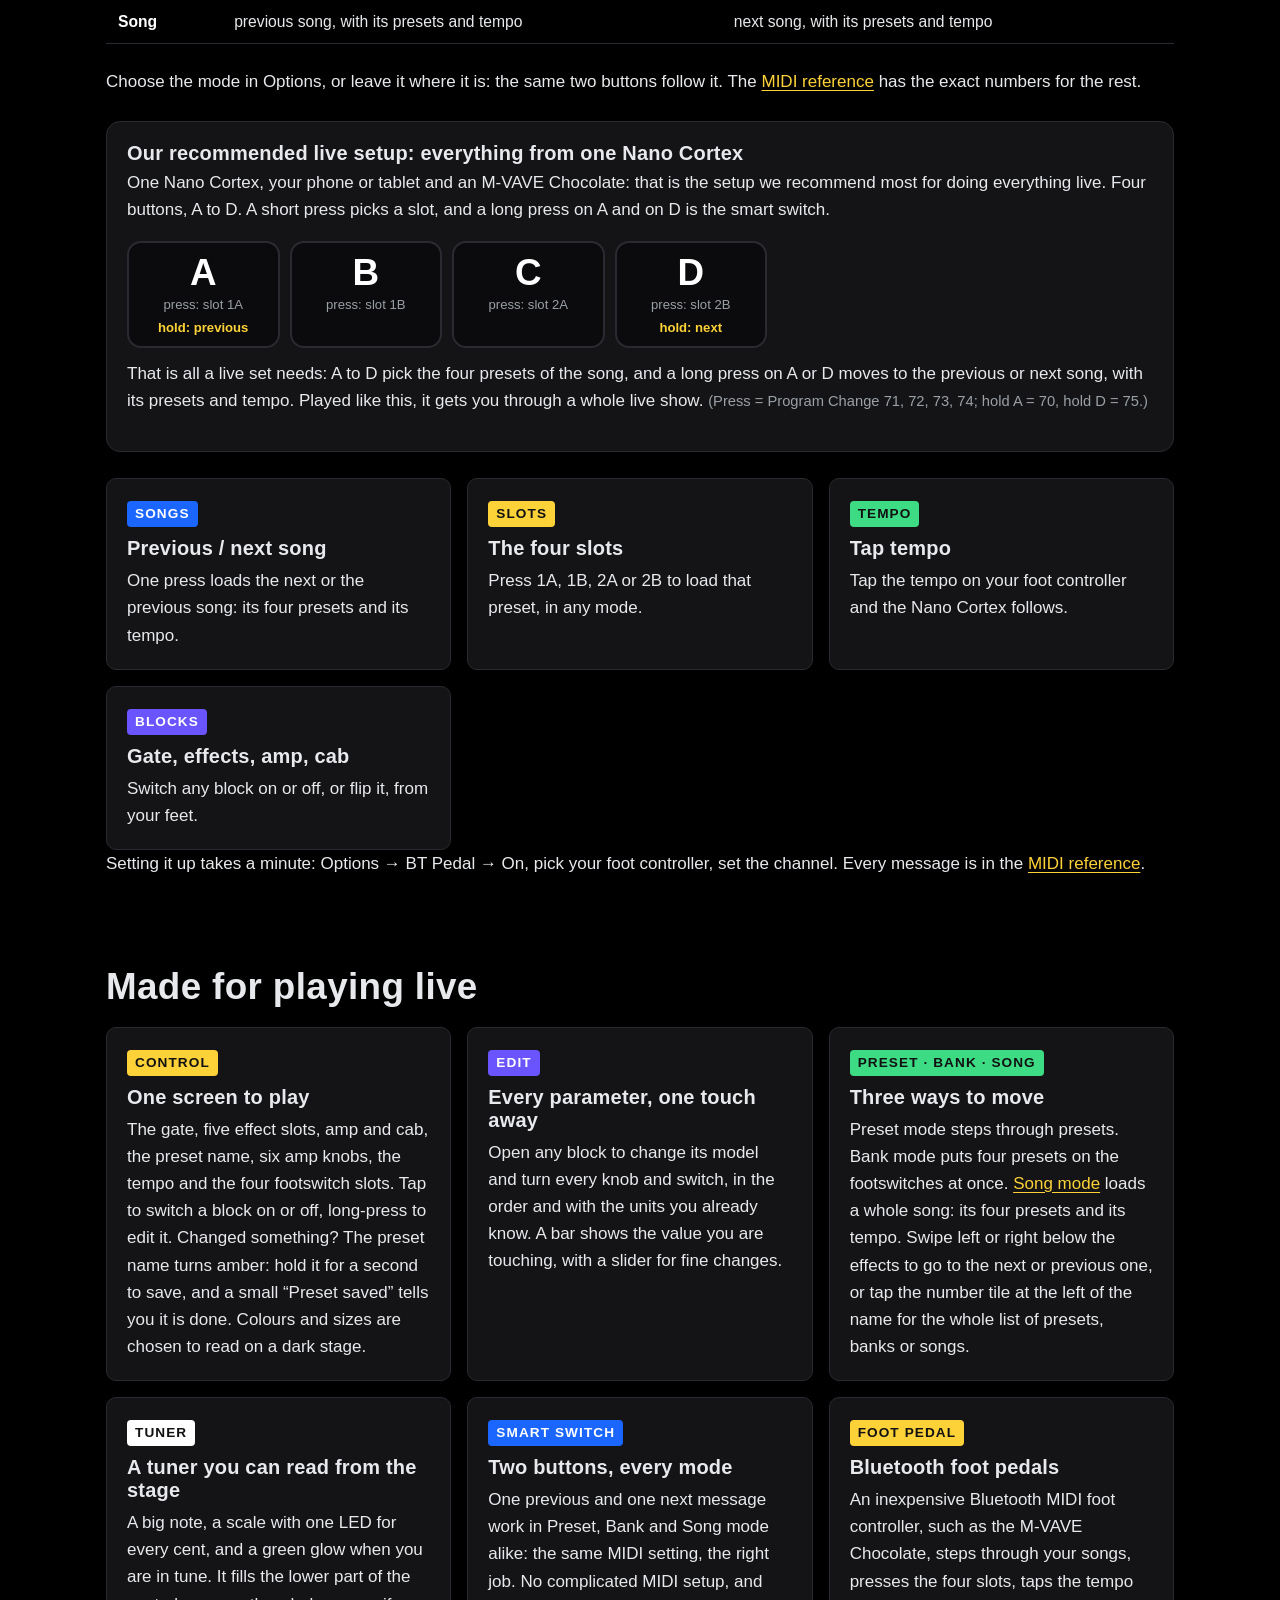
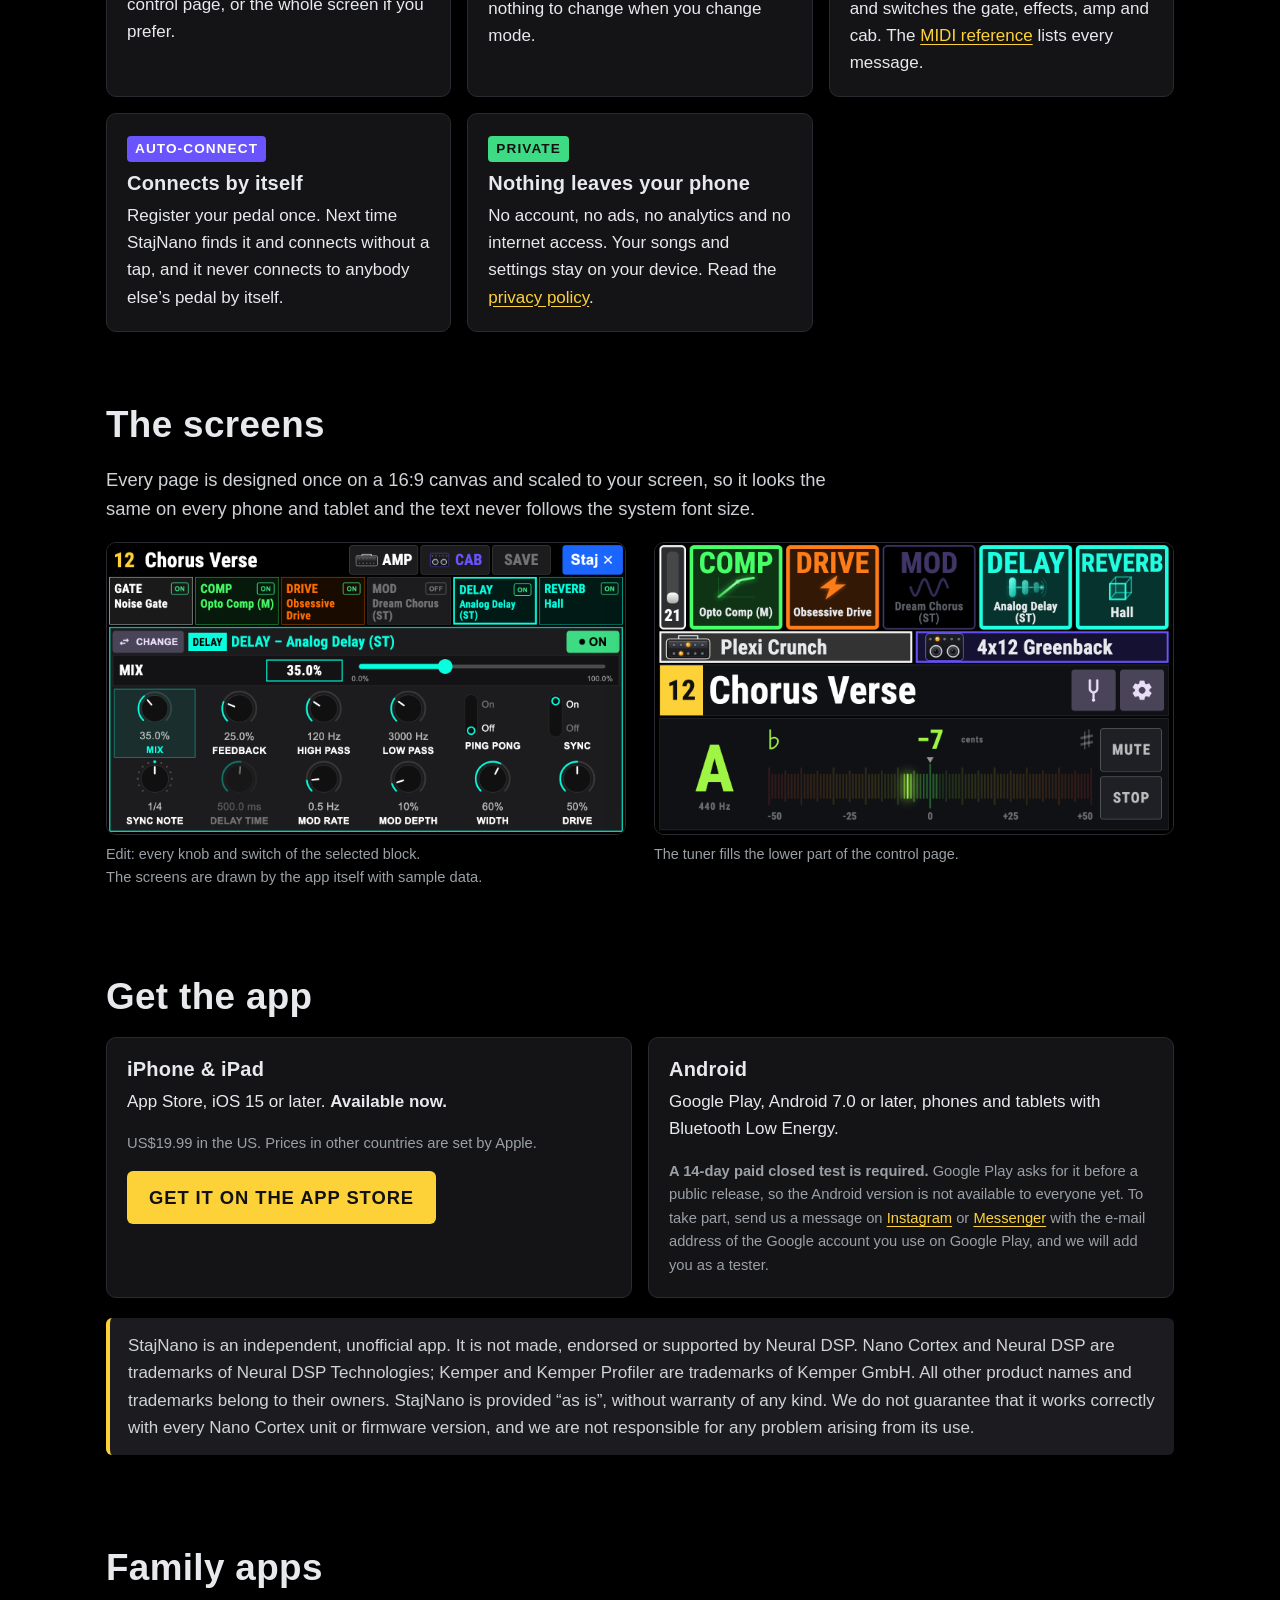
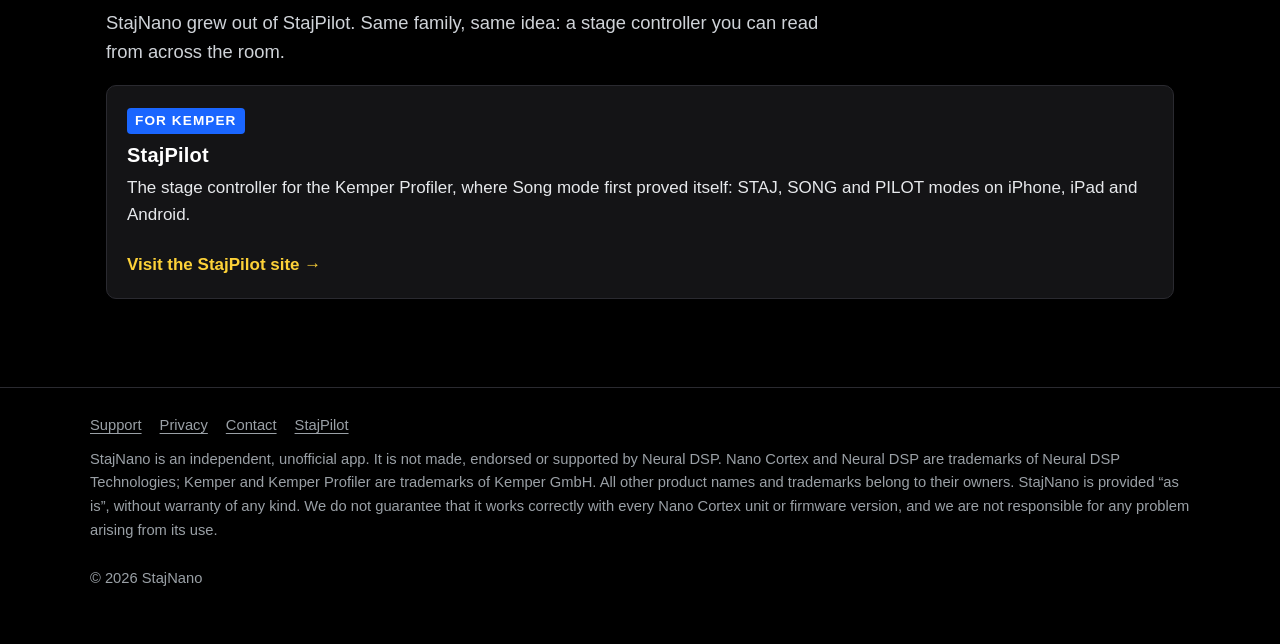
==== commit f5eab8f8: "Home: Android card says a 14-day paid closed test is required by Google Play Co-Authored-By: Claude " ====
--- a/index.html
+++ b/index.html
@@ -241,7 +241,7 @@
       <div class="card">
         <h3>Android</h3>
         <p>Google Play, Android 7.0 or later, phones and tablets with Bluetooth Low Energy.</p>
-        <p class="meta"><strong>Paid closed test.</strong> The Android app is a paid app, not a free beta, and it is not public yet. To take part in the closed test, send us a direct message on <a href="https://www.instagram.com/stajpilot/" target="_blank" rel="noopener">Instagram</a> or <a href="https://m.me/61593274005028" target="_blank" rel="noopener">Messenger</a> with the e-mail address of the Google account you use on Google Play, and we will add you as a tester.</p>
+        <p class="meta"><strong>A 14-day paid closed test is required.</strong> Google Play asks for it before a public release, so the Android version is not available to everyone yet. To take part, send us a message on <a href="https://www.instagram.com/stajpilot/" target="_blank" rel="noopener">Instagram</a> or <a href="https://m.me/61593274005028" target="_blank" rel="noopener">Messenger</a> with the e-mail address of the Google account you use on Google Play, and we will add you as a tester.</p>
       </div>
     </div>
     <p class="notice">StajNano is an independent, unofficial app. It is not made, endorsed or supported by Neural DSP. Nano Cortex and Neural DSP are trademarks of Neural DSP Technologies; Kemper and Kemper Profiler are trademarks of Kemper GmbH. All other product names and trademarks belong to their owners. StajNano is provided &ldquo;as is&rdquo;, without warranty of any kind. We do not guarantee that it works correctly with every Nano Cortex unit or firmware version, and we are not responsible for any problem arising from its use.</p>
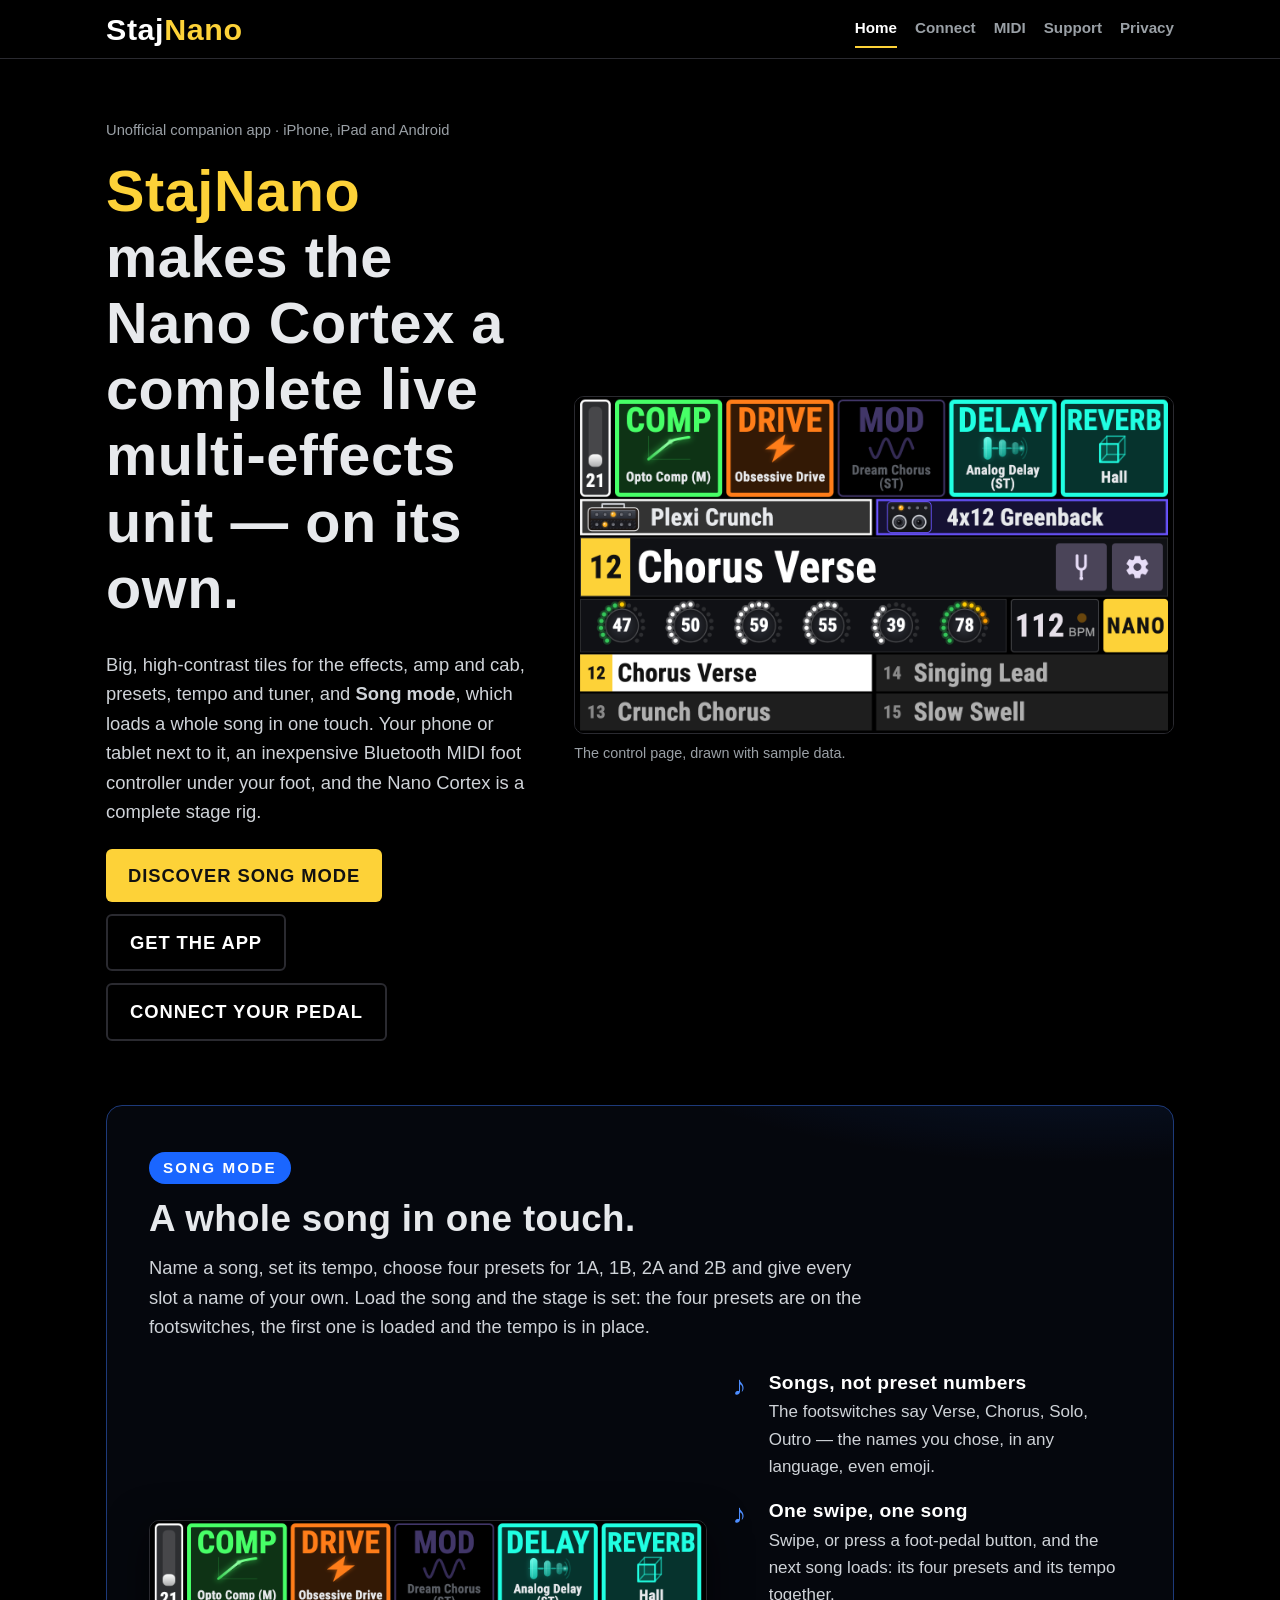
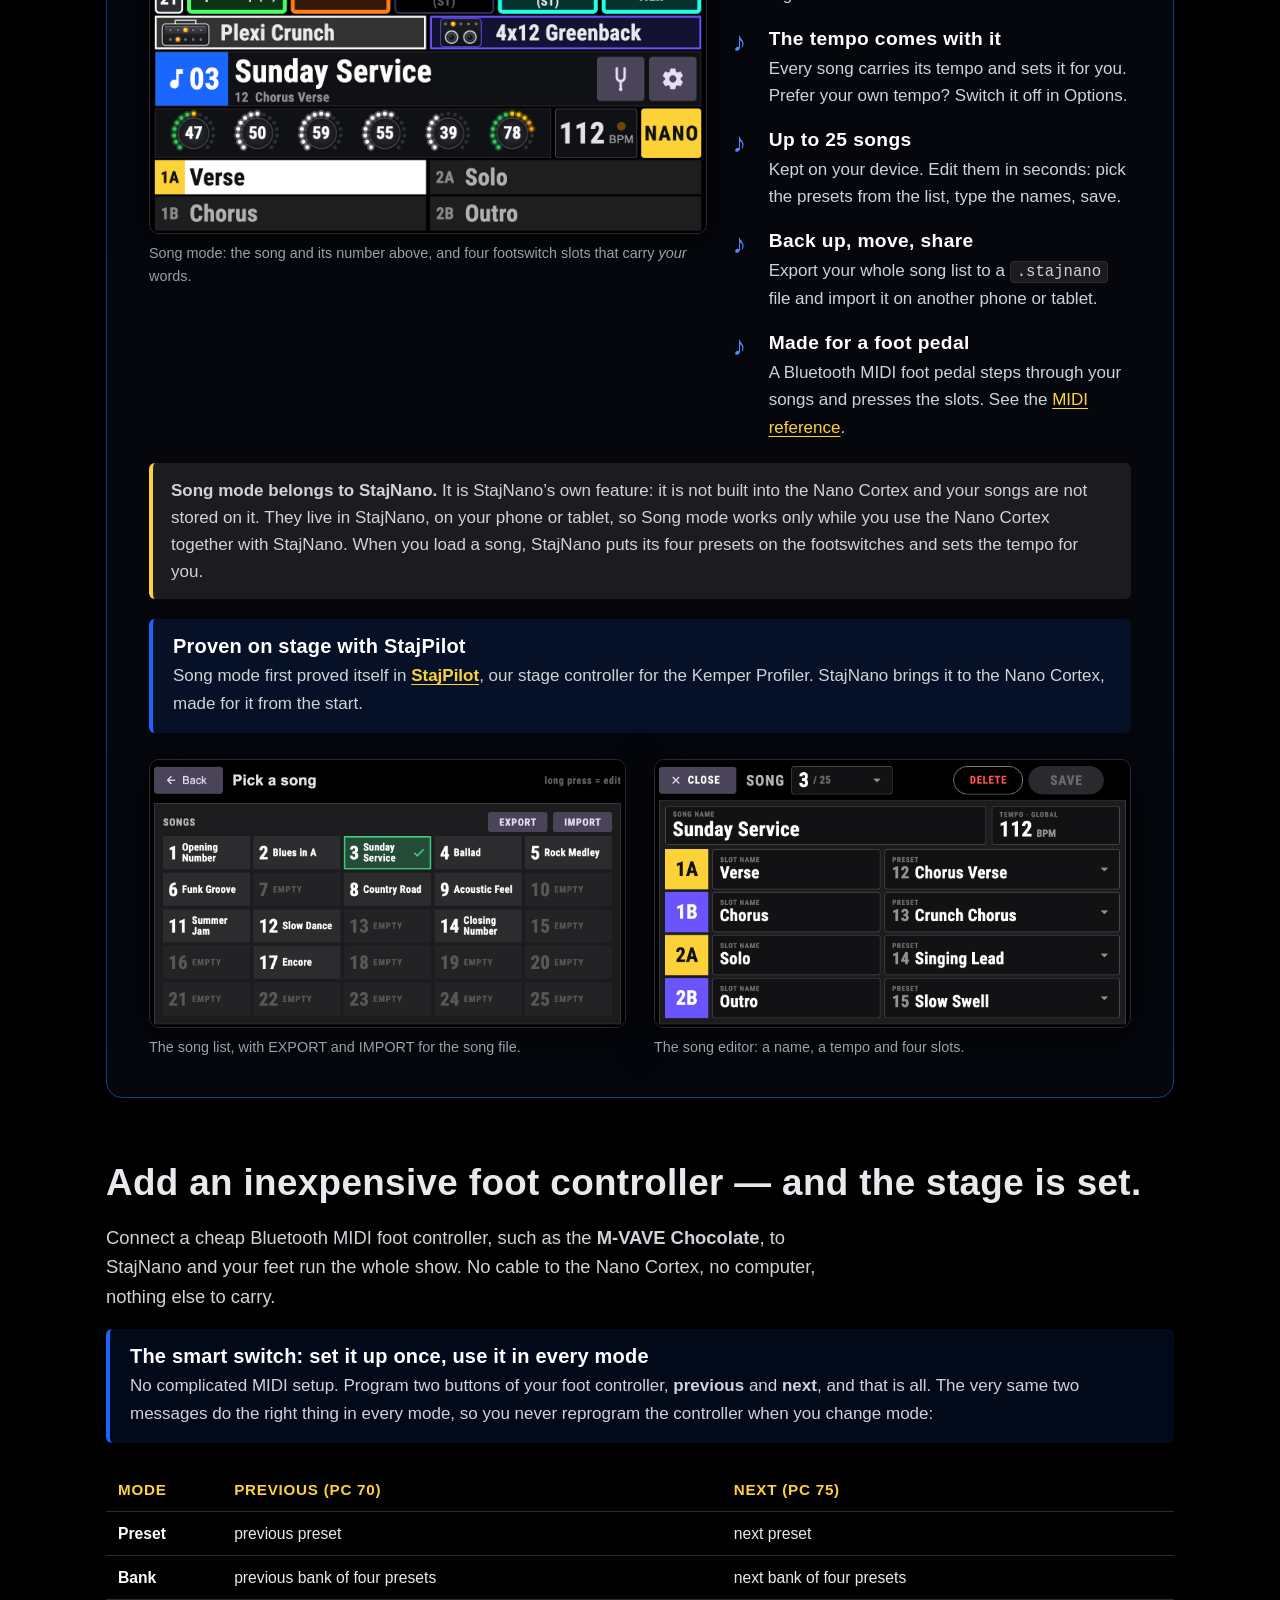
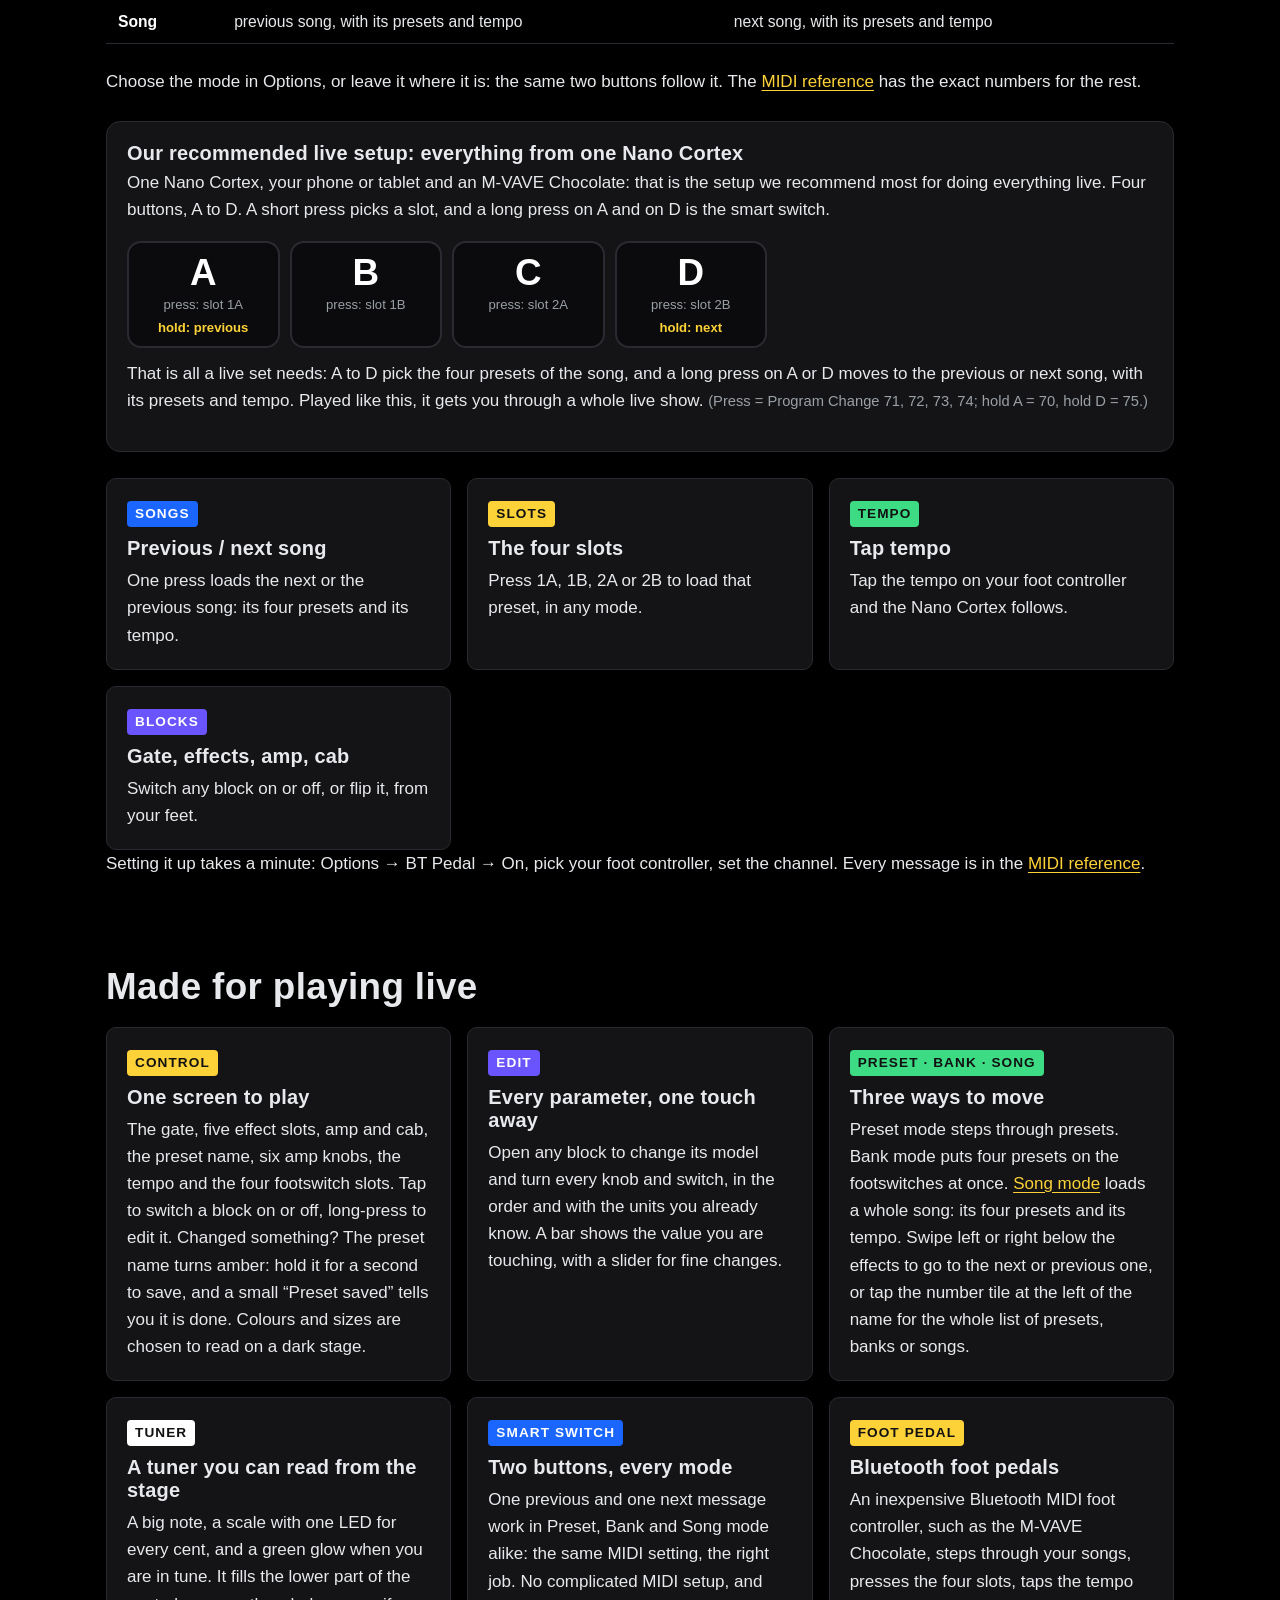
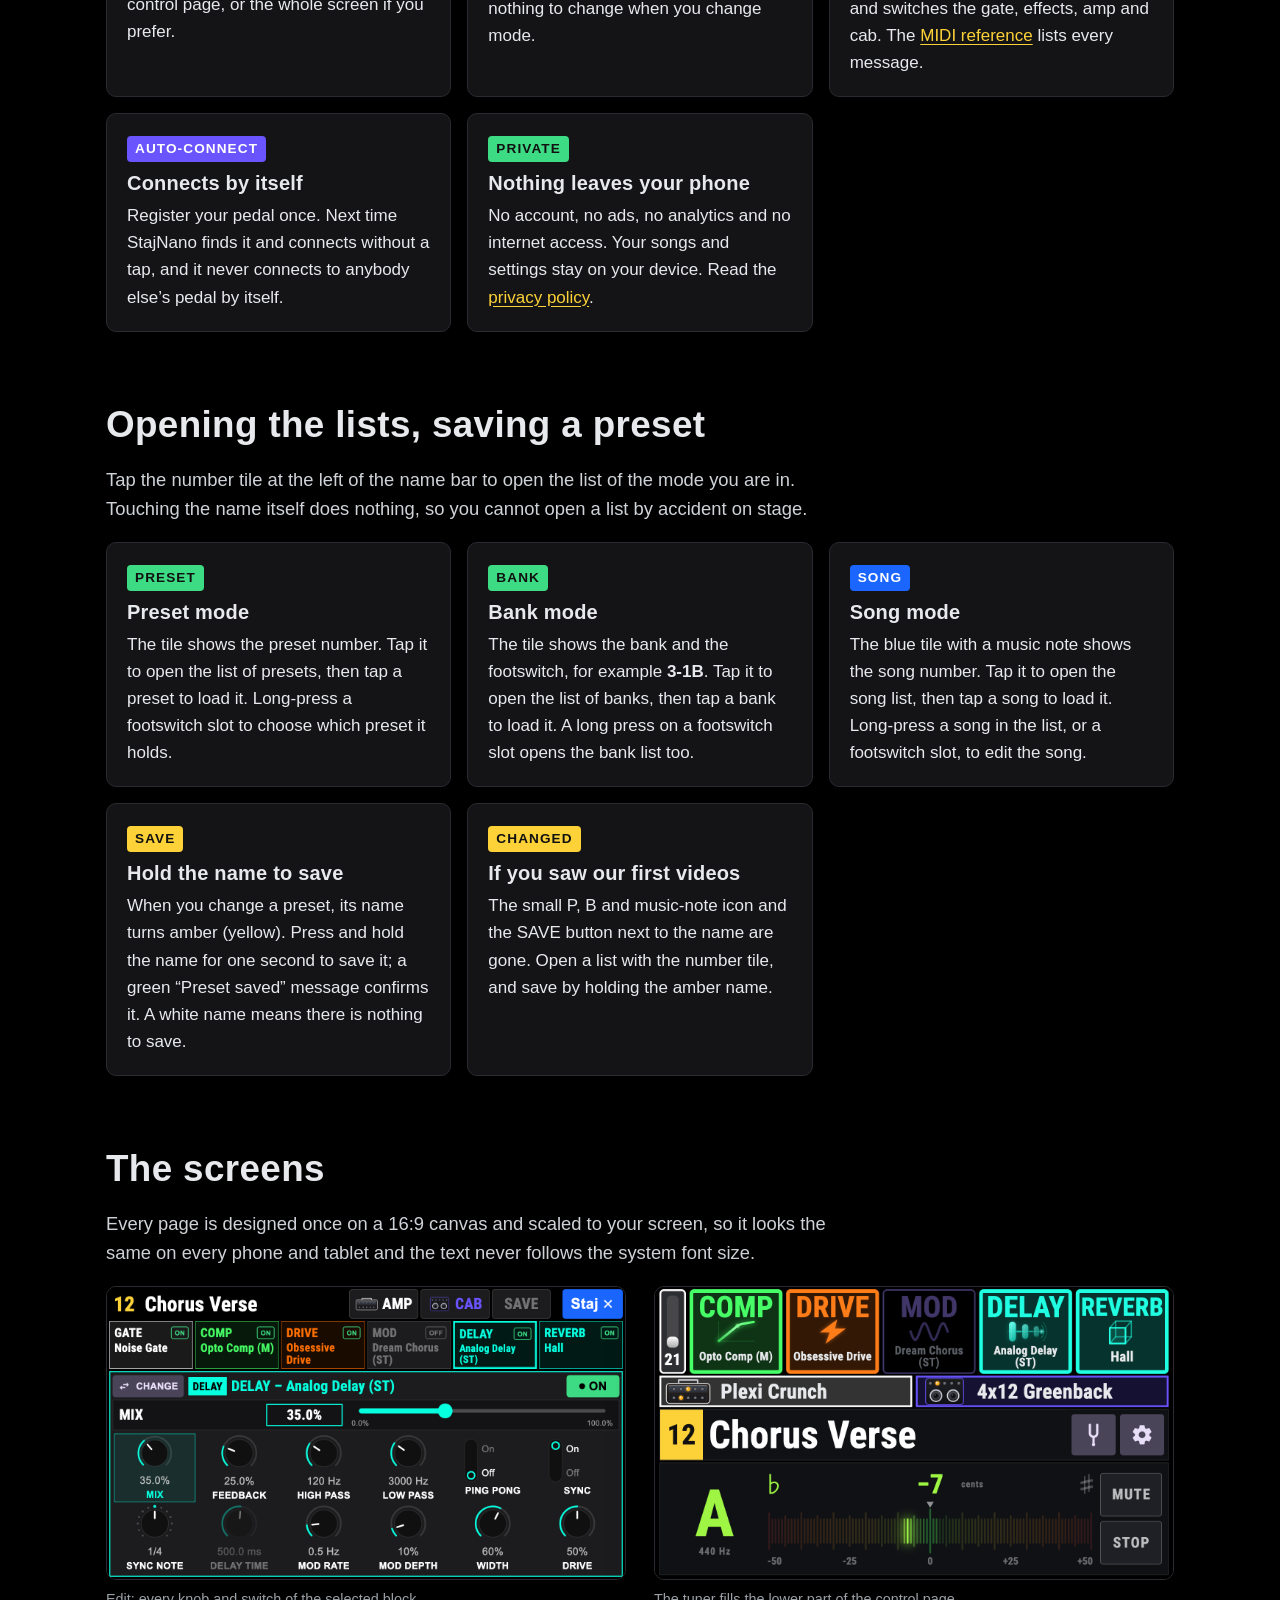
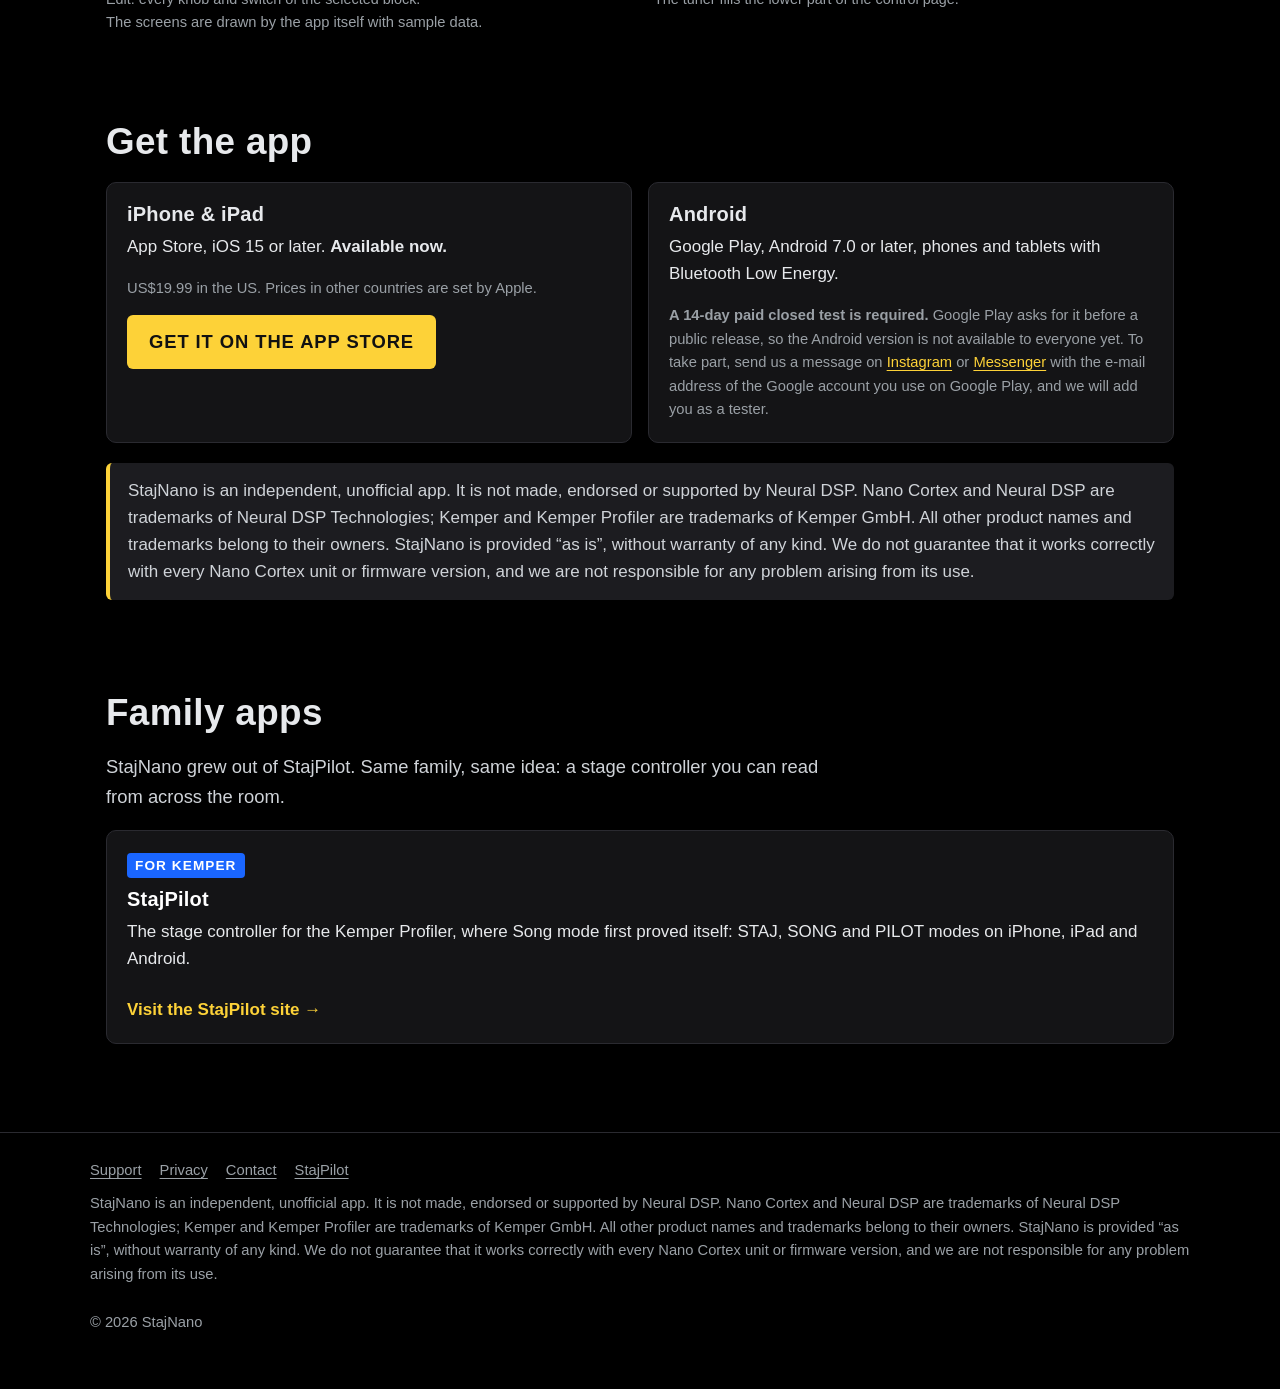
==== commit 3080f908: "home: how to open the lists and save a preset (number tile, hold the amber name), what changed since" ====
--- a/index.html
+++ b/index.html
@@ -212,6 +212,44 @@
     </div>
   </section>
 
+  <section id="lists">
+    <h2>Opening the lists, saving a preset</h2>
+    <p class="lead">Tap the number tile at the left of the name bar to open the list of the mode you are in. Touching the name itself does nothing,
+    so you cannot open a list by accident on stage.</p>
+    <div class="grid">
+      <div class="card">
+        <span class="tag green">PRESET</span>
+        <h3>Preset mode</h3>
+        <p>The tile shows the preset number. Tap it to open the list of presets, then tap a preset to load it. Long-press a footswitch slot to choose
+        which preset it holds.</p>
+      </div>
+      <div class="card">
+        <span class="tag green">BANK</span>
+        <h3>Bank mode</h3>
+        <p>The tile shows the bank and the footswitch, for example <strong>3-1B</strong>. Tap it to open the list of banks, then tap a bank to load it.
+        A long press on a footswitch slot opens the bank list too.</p>
+      </div>
+      <div class="card">
+        <span class="tag blue">SONG</span>
+        <h3>Song mode</h3>
+        <p>The blue tile with a music note shows the song number. Tap it to open the song list, then tap a song to load it. Long-press a song in the
+        list, or a footswitch slot, to edit the song.</p>
+      </div>
+      <div class="card">
+        <span class="tag">SAVE</span>
+        <h3>Hold the name to save</h3>
+        <p>When you change a preset, its name turns amber (yellow). Press and hold the name for one second to save it; a green &ldquo;Preset
+        saved&rdquo; message confirms it. A white name means there is nothing to save.</p>
+      </div>
+      <div class="card">
+        <span class="tag">CHANGED</span>
+        <h3>If you saw our first videos</h3>
+        <p>The small P, B and music-note icon and the SAVE button next to the name are gone. Open a list with the number tile, and save by holding
+        the amber name.</p>
+      </div>
+    </div>
+  </section>
+
   <section id="screens">
     <h2>The screens</h2>
     <p class="lead">Every page is designed once on a 16:9 canvas and scaled to your screen, so it looks the same on every phone and tablet and the text
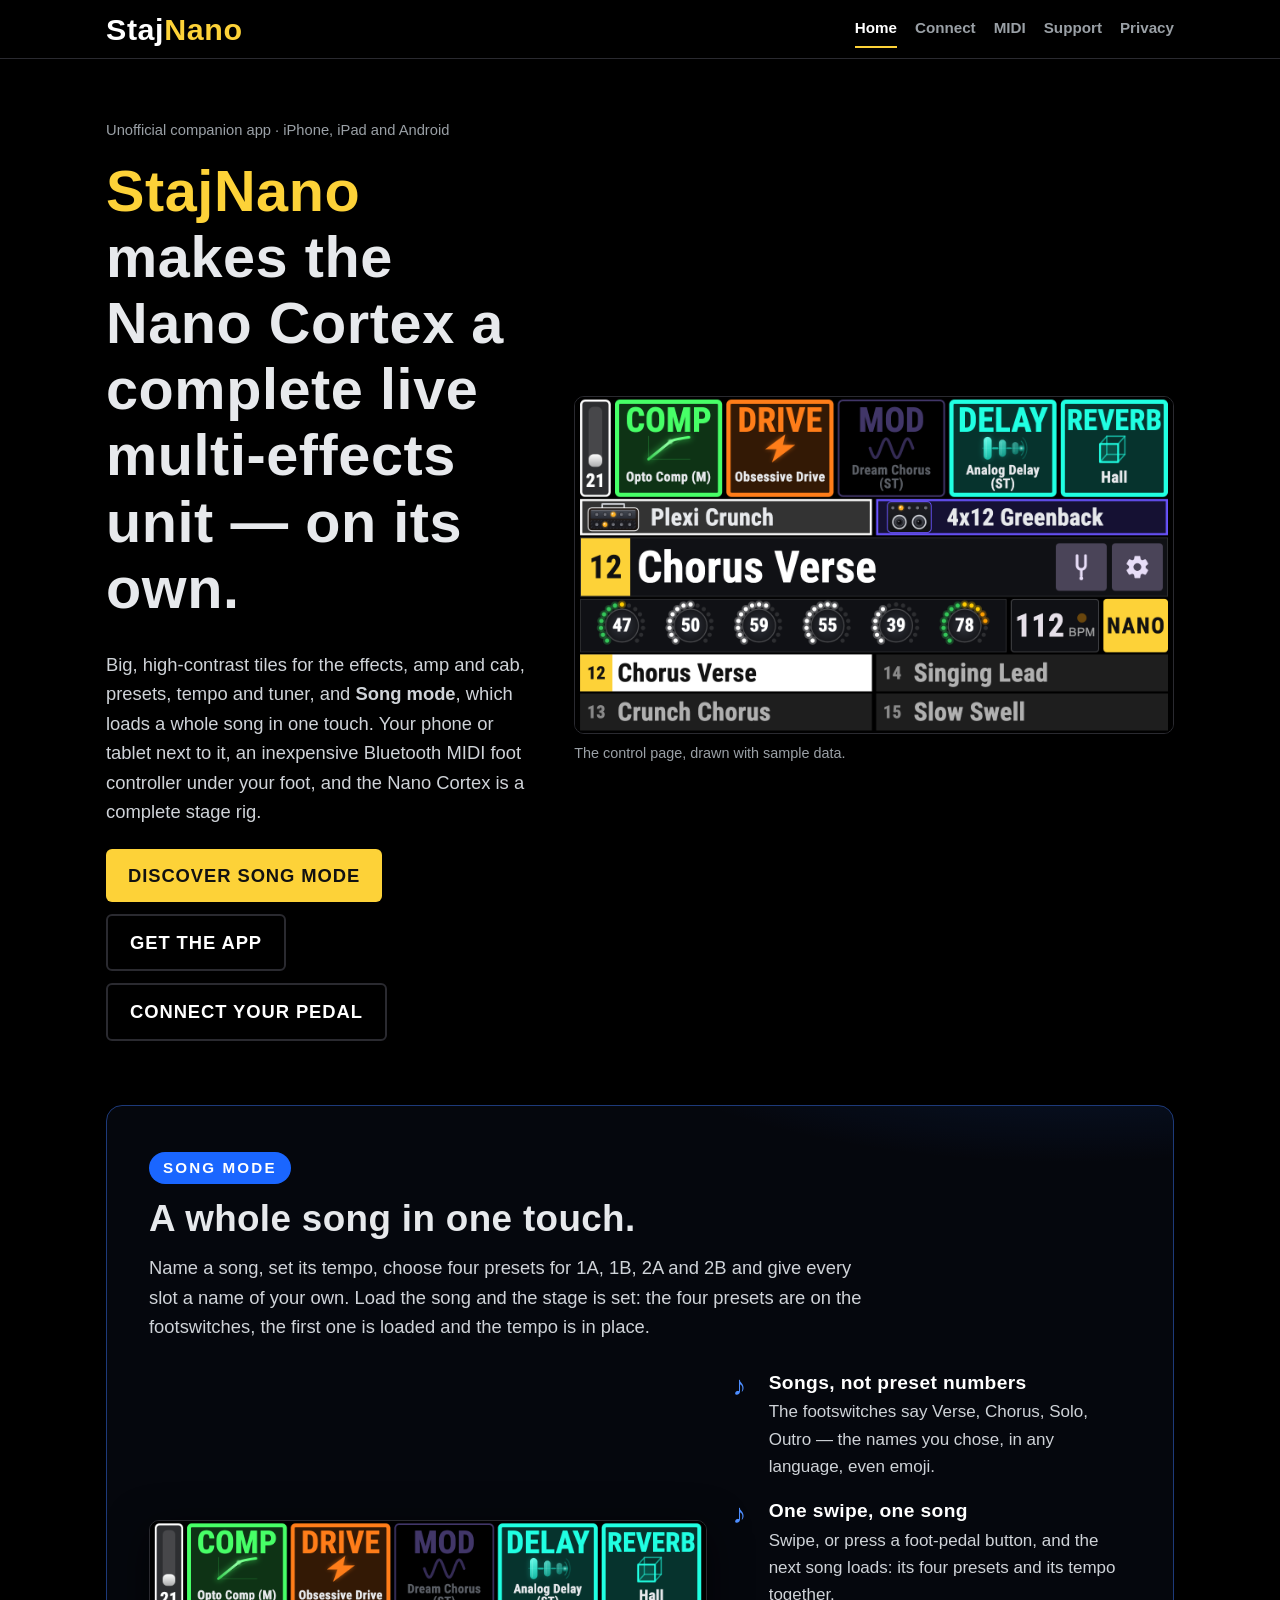
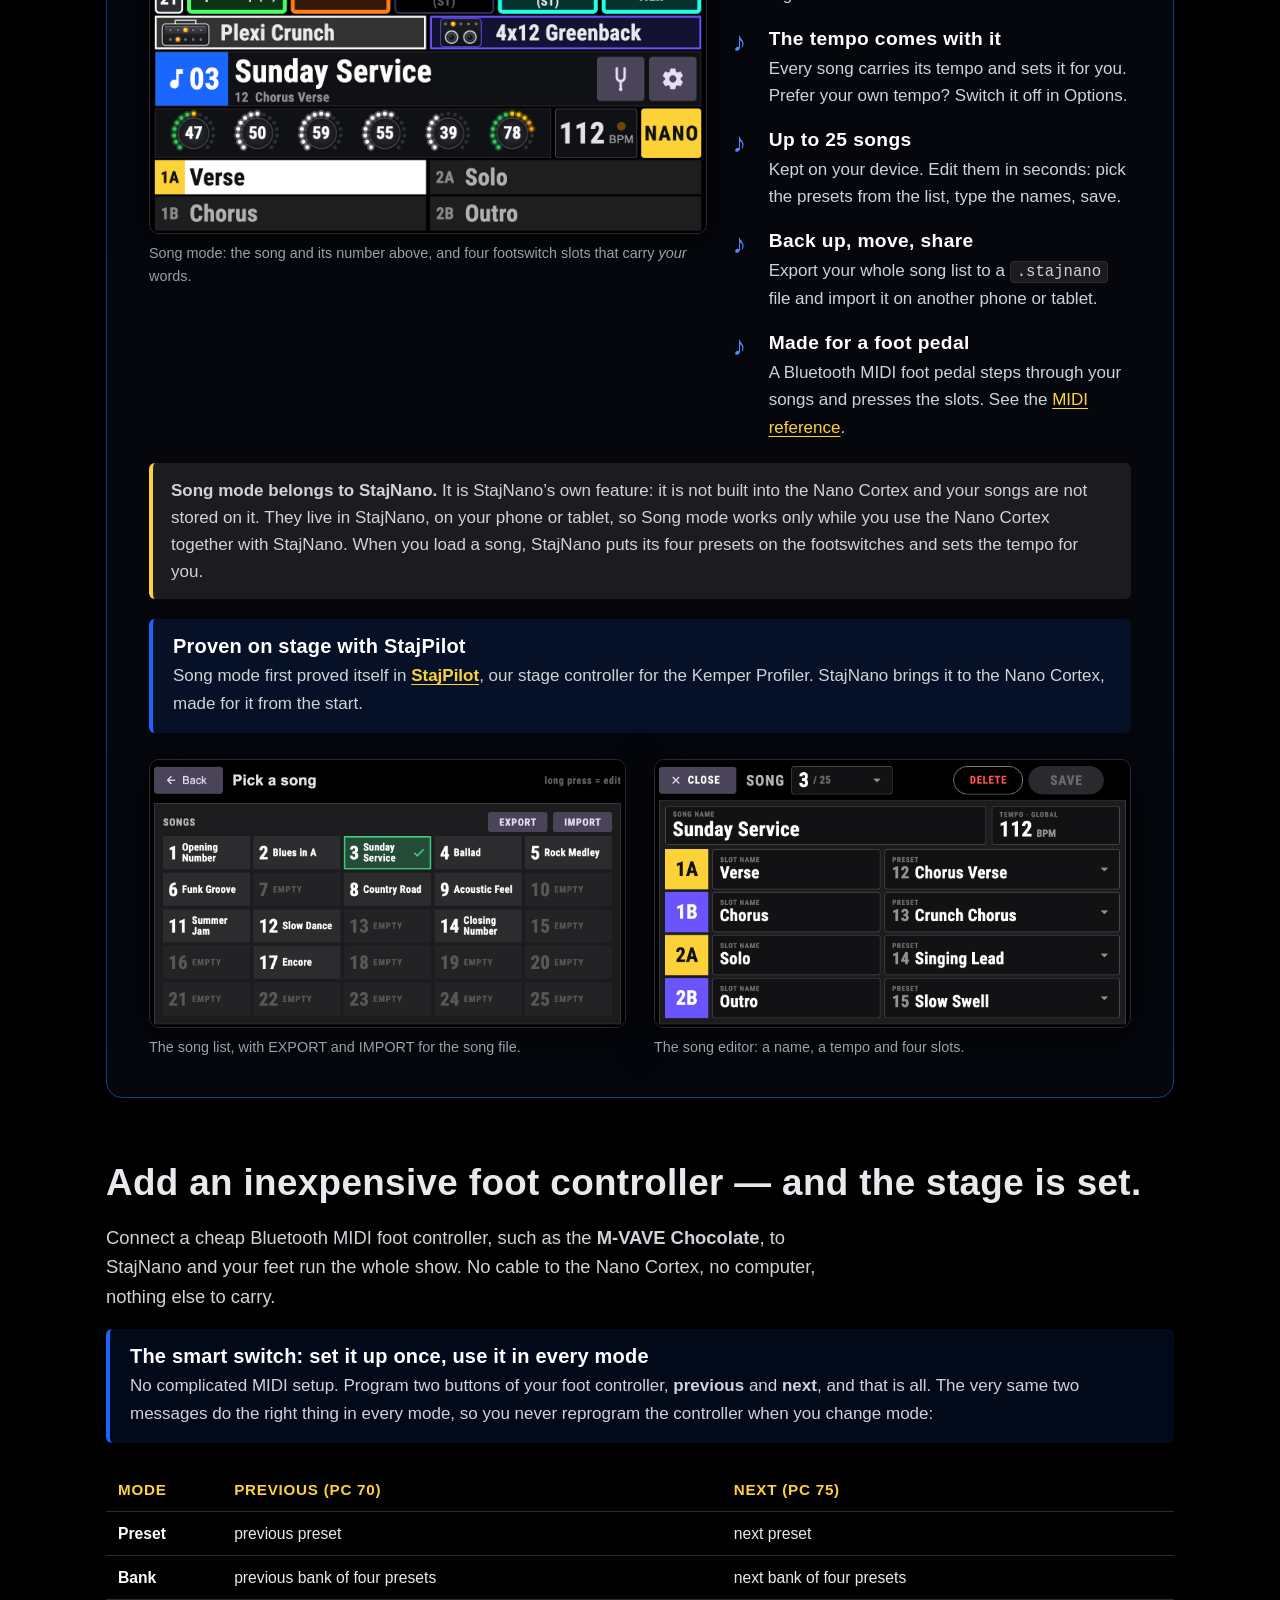
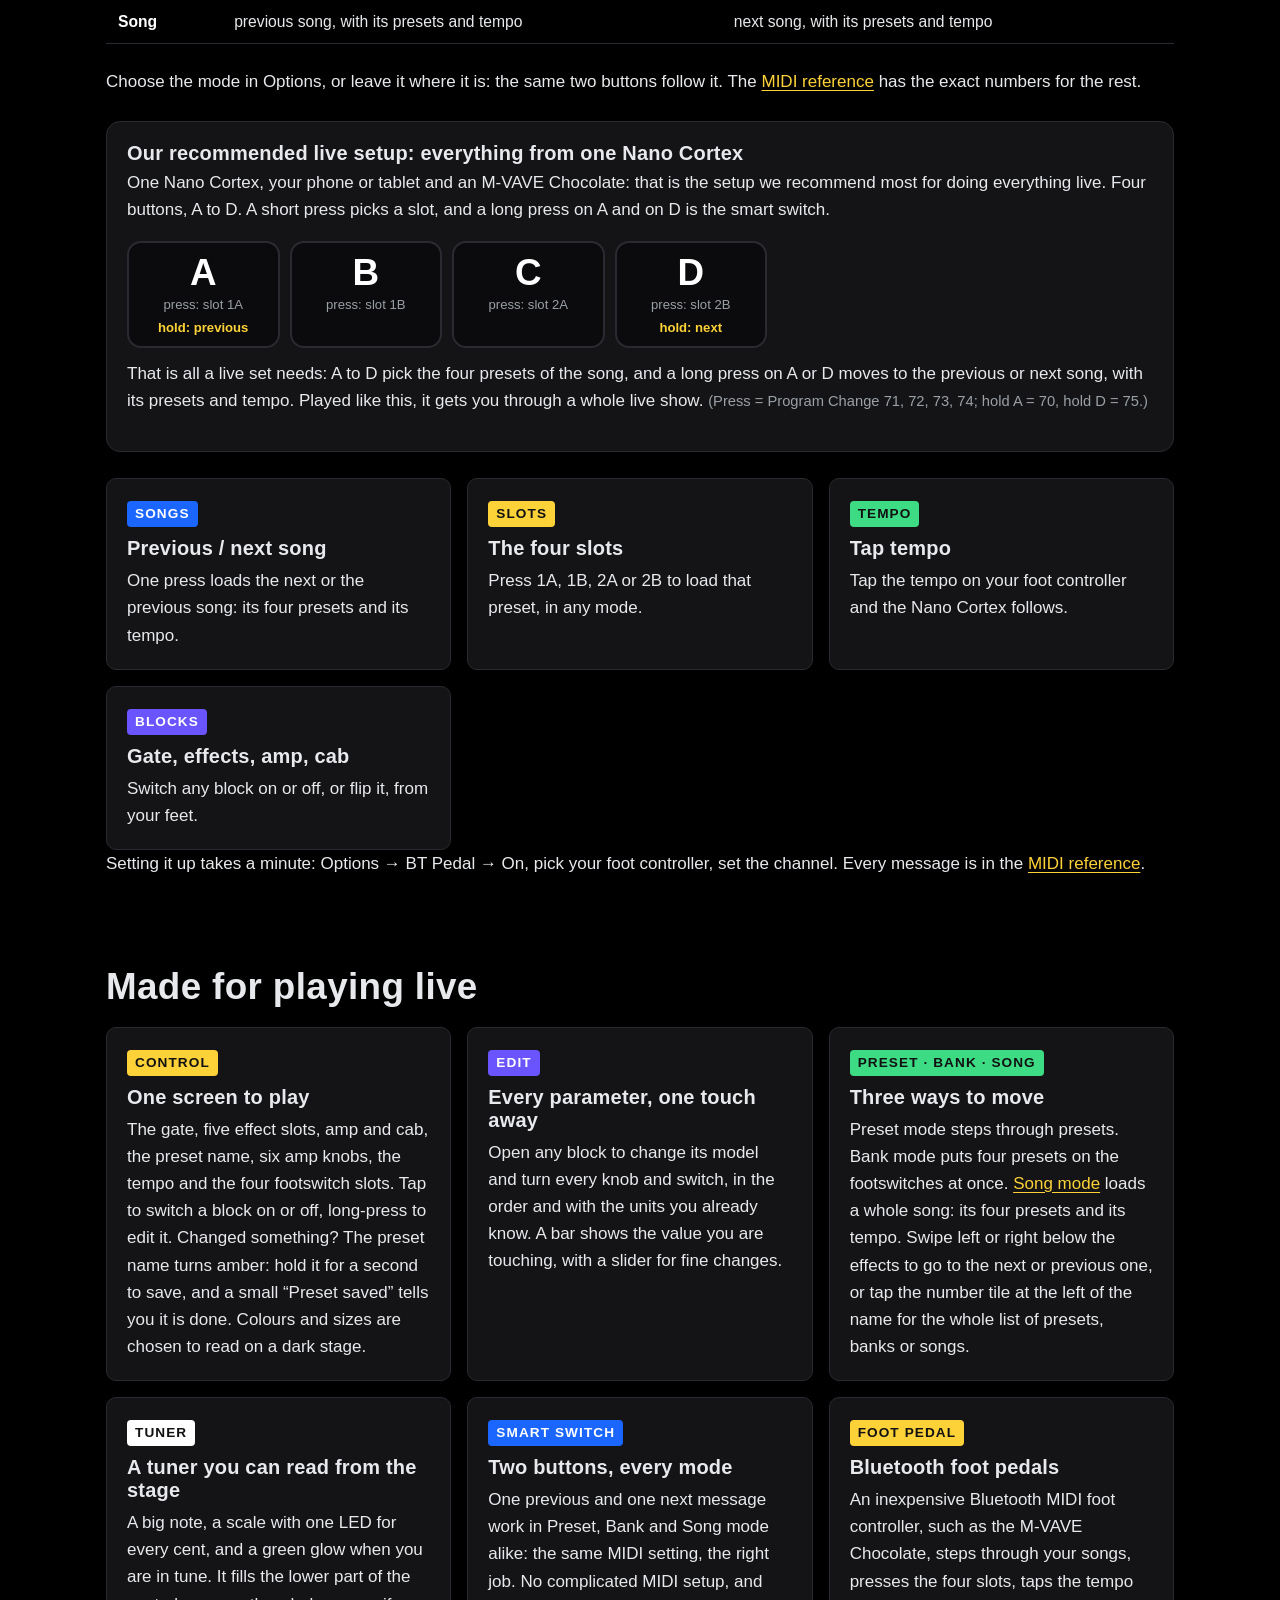
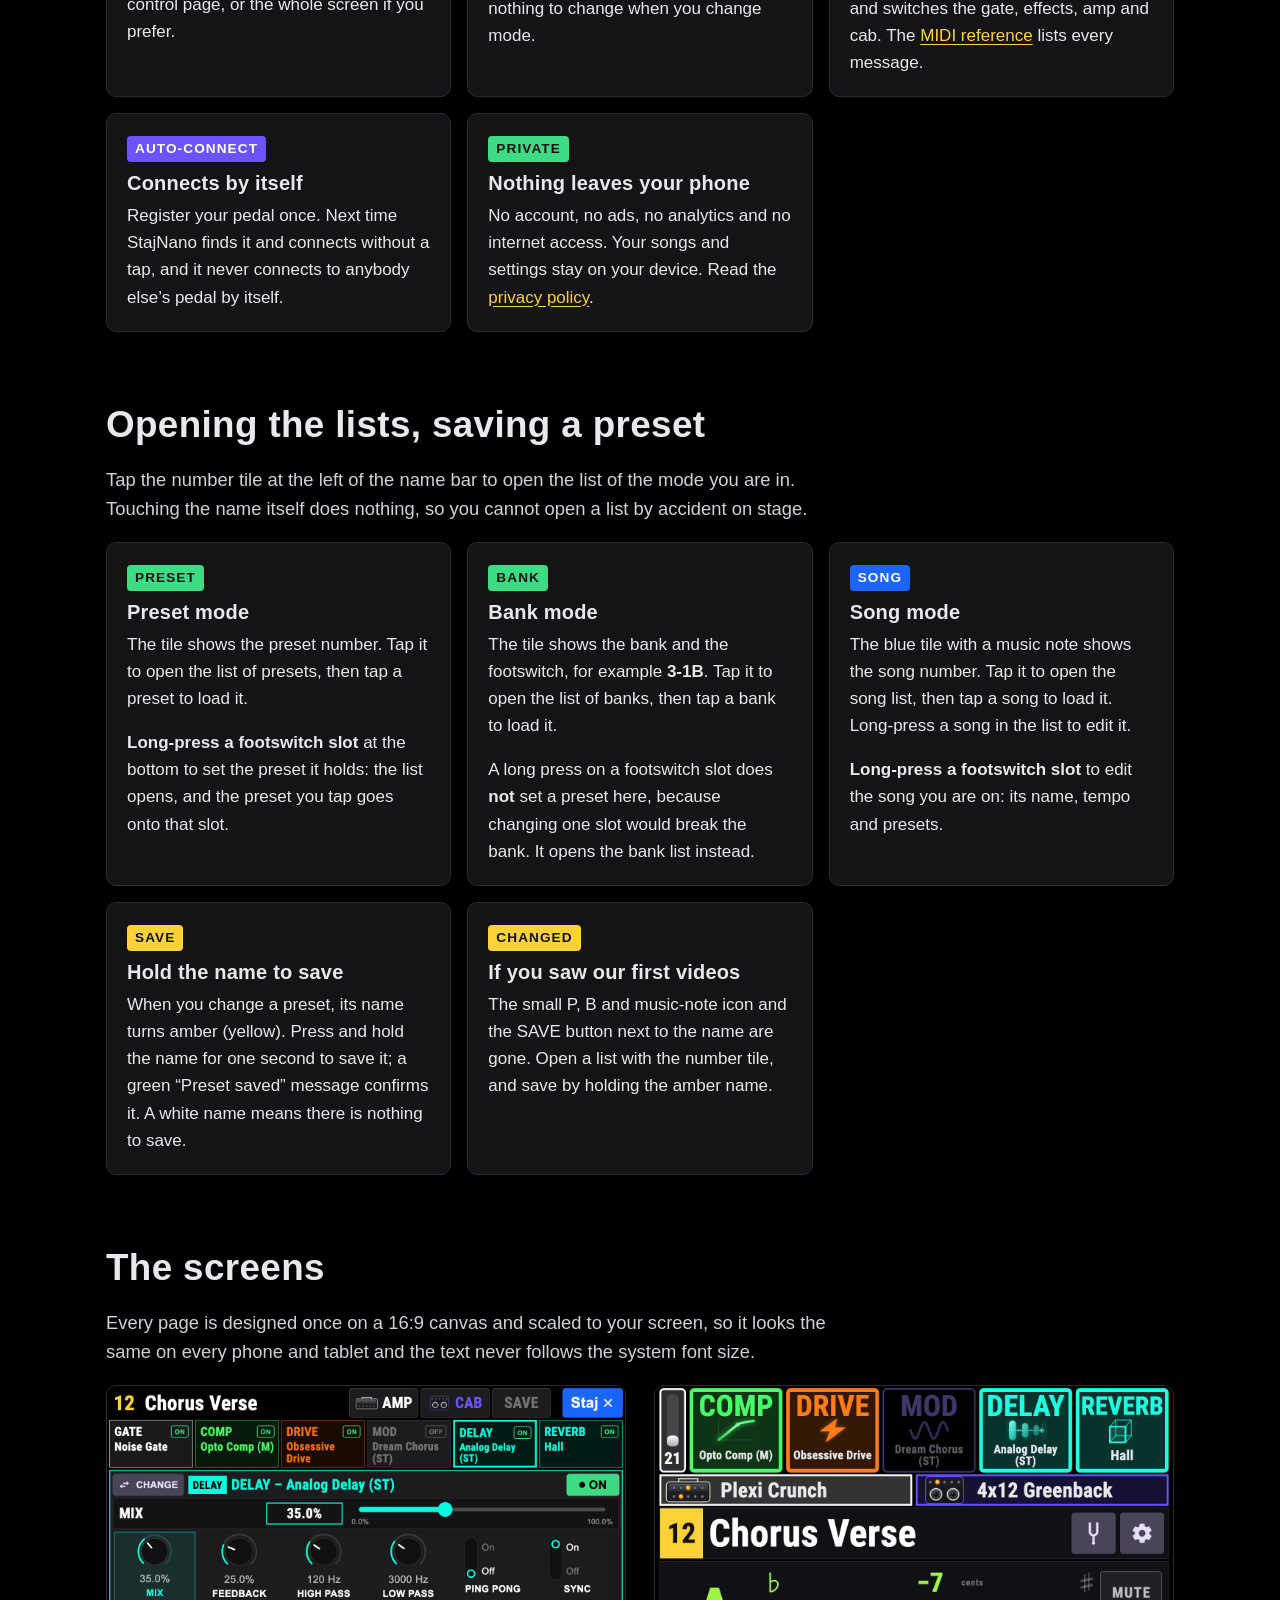
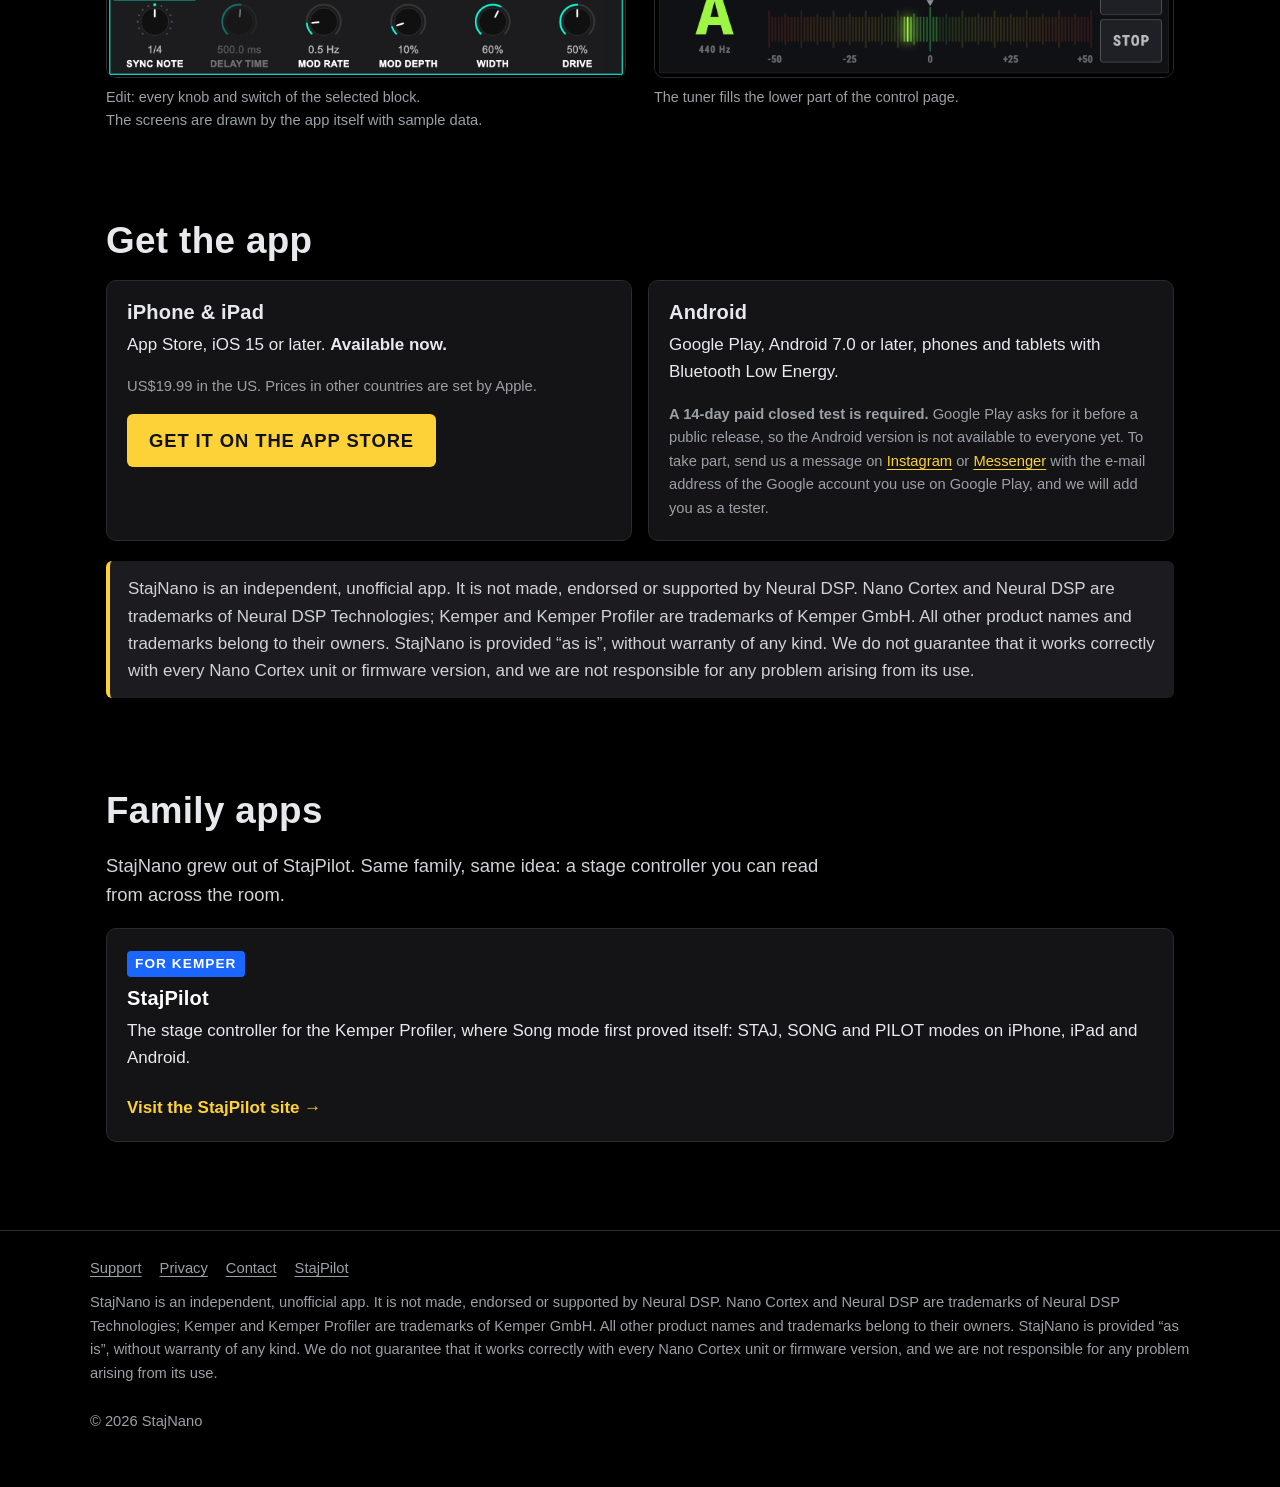
==== commit df5ebbbb: "home: what a long press on a footswitch slot does in each mode (preset: set the slot, bank: opens th" ====
--- a/index.html
+++ b/index.html
@@ -220,20 +220,23 @@
       <div class="card">
         <span class="tag green">PRESET</span>
         <h3>Preset mode</h3>
-        <p>The tile shows the preset number. Tap it to open the list of presets, then tap a preset to load it. Long-press a footswitch slot to choose
-        which preset it holds.</p>
+        <p>The tile shows the preset number. Tap it to open the list of presets, then tap a preset to load it.</p>
+        <p><strong>Long-press a footswitch slot</strong> at the bottom to set the preset it holds: the list opens, and the preset you tap goes onto
+        that slot.</p>
       </div>
       <div class="card">
         <span class="tag green">BANK</span>
         <h3>Bank mode</h3>
-        <p>The tile shows the bank and the footswitch, for example <strong>3-1B</strong>. Tap it to open the list of banks, then tap a bank to load it.
-        A long press on a footswitch slot opens the bank list too.</p>
+        <p>The tile shows the bank and the footswitch, for example <strong>3-1B</strong>. Tap it to open the list of banks, then tap a bank to load it.</p>
+        <p>A long press on a footswitch slot does <strong>not</strong> set a preset here, because changing one slot would break the bank. It opens
+        the bank list instead.</p>
       </div>
       <div class="card">
         <span class="tag blue">SONG</span>
         <h3>Song mode</h3>
         <p>The blue tile with a music note shows the song number. Tap it to open the song list, then tap a song to load it. Long-press a song in the
-        list, or a footswitch slot, to edit the song.</p>
+        list to edit it.</p>
+        <p><strong>Long-press a footswitch slot</strong> to edit the song you are on: its name, tempo and presets.</p>
       </div>
       <div class="card">
         <span class="tag">SAVE</span>
